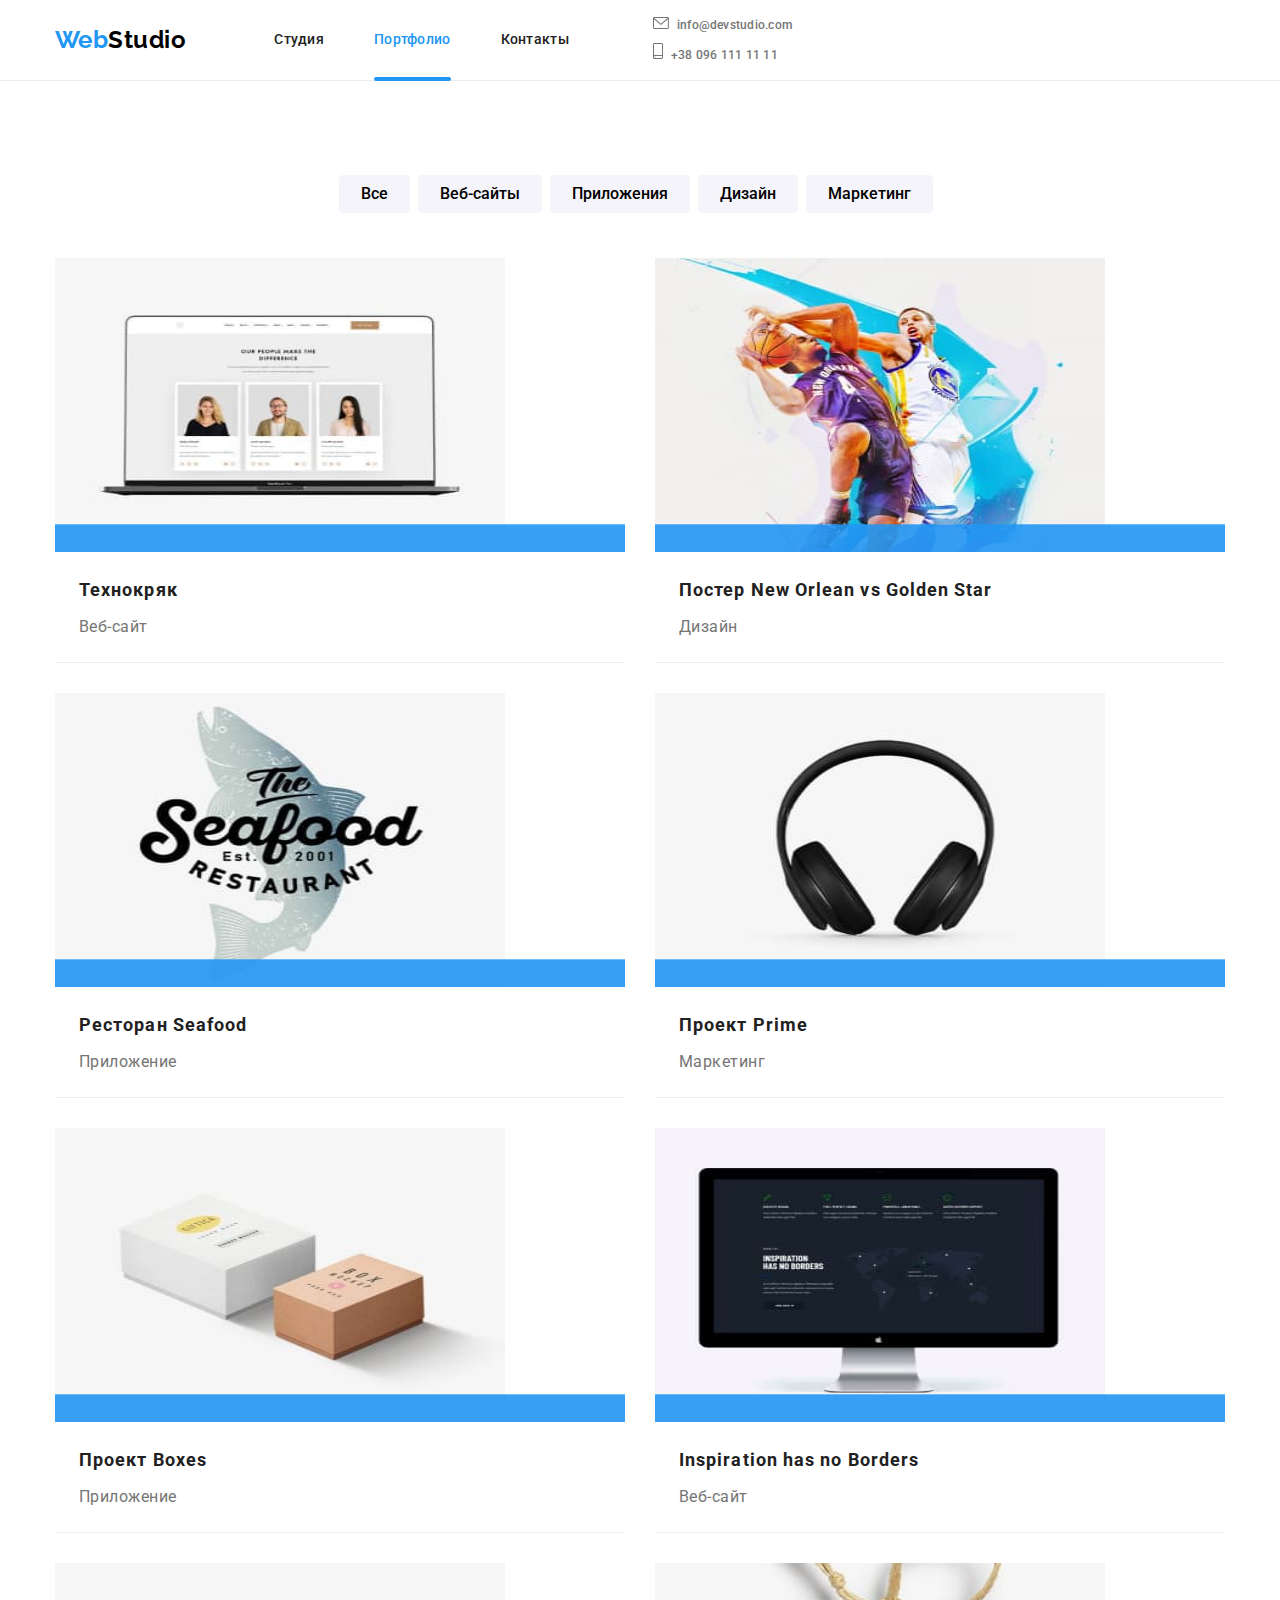
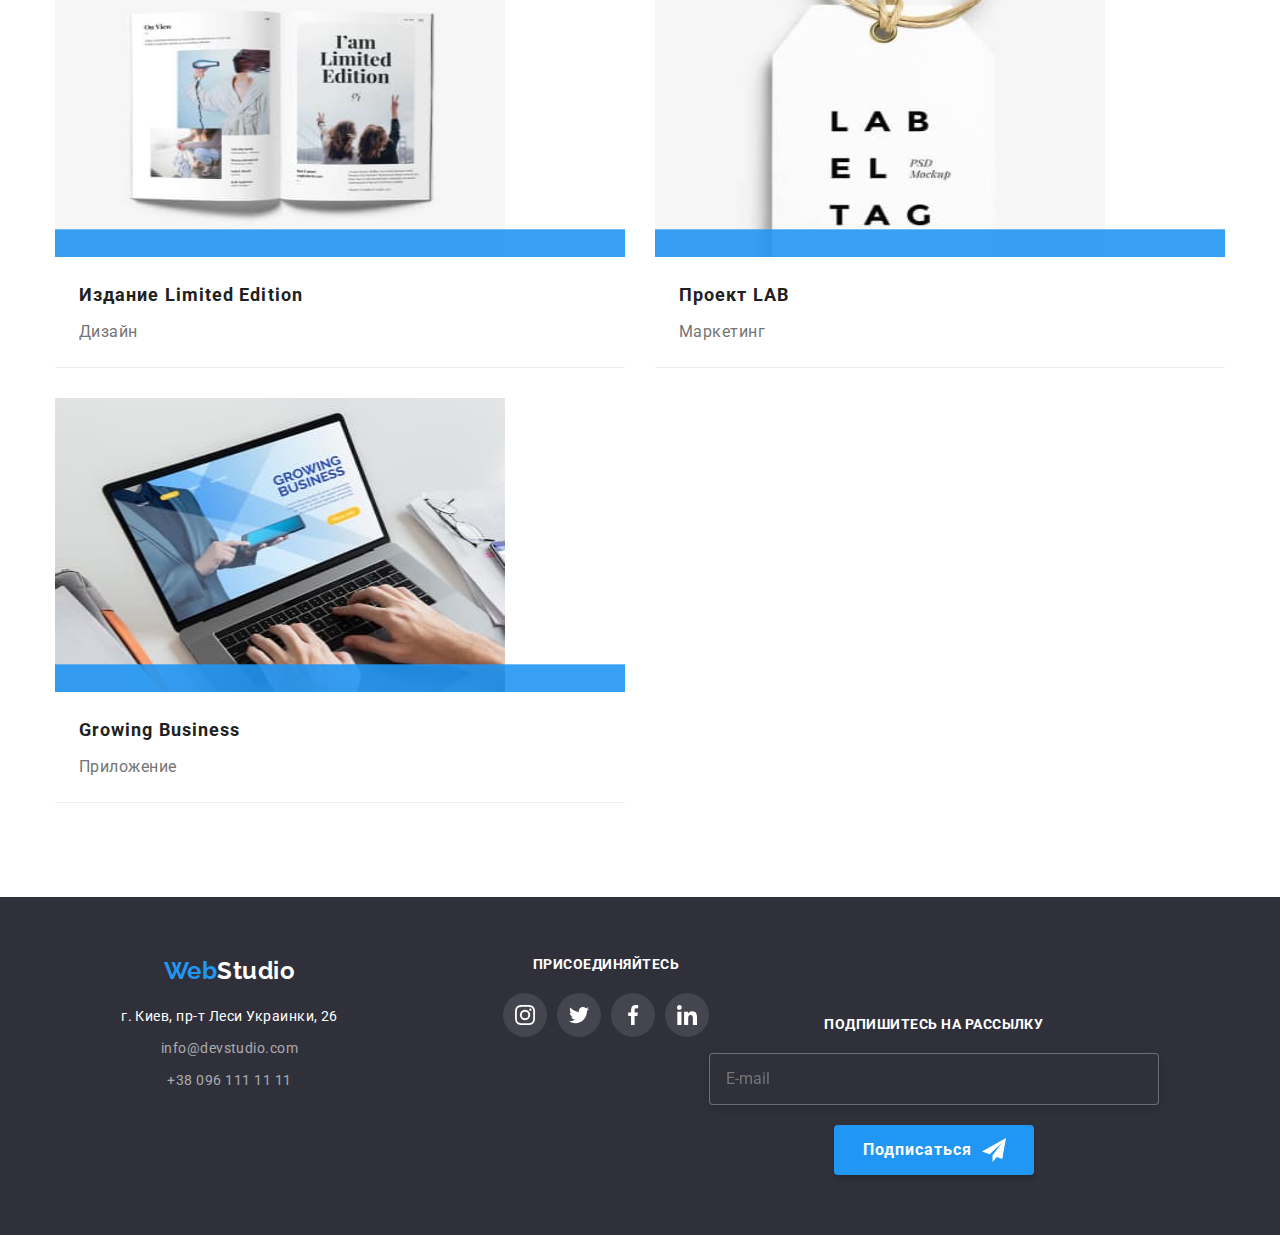
==== portfolio.html @ 637914b9 "Tablet mode refactored" ====
<!DOCTYPE html>
<html lang="ru">
  <head>
    <meta charset="UTF-8" />
    <meta http-equiv="X-UA-Compatible" content="IE=edge" />
    <meta name="viewport" content="width=device-width, initial-scale=1.0" />
    <title>Портфолио</title>
    <link rel="preconnect" href="https://fonts.googleapis.com" />
    <link rel="preconnect" href="https://fonts.gstatic.com" crossorigin />
    <link
      href="https://fonts.googleapis.com/css2?family=Raleway:wght@700&family=Roboto:wght@400;500;700;900&display=swap"
      rel="stylesheet"
    />
    <link
      rel="stylesheet"
      href="https://cdnjs.cloudflare.com/ajax/libs/modern-normalize/1.1.0/modern-normalize.min.css"
    />
    <link rel="stylesheet" href="css/main.min.css" />
  </head>
  <body>
    <!--Header-->
    <header class="page-header">
      <div class="container page-header--display">
        <a href="./index.html" class="page-header__logo"
          ><span class="page-header__logo--secondary">Web</span>Studio</a
        >
        <button class="page-header__menu" type="button" data-menu-button>
          <svg width="40" height="40" aria-label="Меню">
            <use
              class="page-header__icon"
              href="./images/icons.svg#icon-menu"
            ></use>
            <use
              class="page-header__icon--close"
              href="./images/icons.svg#icon-close"
            ></use>
          </svg>
        </button>
        <div class="menu" data-menu>
          <!-- Header -  Navigation -->
          <nav class="navigation">
            <ul class="navigation__list">
              <li class="navigation__item">
                <a class="navigation__link" href="./index.html">Студия</a>
              </li>
              <li class="navigation__item navigation__item--current">
                <a class="navigation__link" href="./portfolio.html"
                  >Портфолио</a
                >
              </li>
              <li class="navigation__item">
                <a class="navigation__link" href="./">Контакты</a>
              </li>
            </ul>
          </nav>
          <!-- Header - Contacts -->
          <ul class="contacts">
            <li class="contacts__item">
              <a
                href="tel:380961111111"
                class="contacts__link conctacts__item--tel"
                ><svg class="contacts__icon" width="10" height="16">
                  <use href="./images/icons.svg#icon-smartphone"></use></svg
                >+38 096 111 11 11</a
              >
            </li>
            <li class="contacts__item">
              <a
                href="mailto:info@devstudio.com"
                class="contacts__link contacts__item--email"
                ><svg class="contacts__icon" width="16" height="12">
                  <use href="./images/icons.svg#icon-envelope-hover"></use></svg
                >info@devstudio.com</a
              >
            </li>
          </ul>
          <!-- Header - Social links -->
          <ul class="header-social">
            <li class="header-social__item">
              <a class="header-social__link" href="">Instagram</a>
            </li>
            <li class="header-social__item">
              <a class="header-social__link" href="">Twitter</a>
            </li>
            <li class="header-social__item">
              <a class="header-social__link" href="">Facebook</a>
            </li>
            <li class="header-social__item">
              <a class="header-social__link" href="">LinkedIn</a>
            </li>
          </ul>
        </div>
      </div>
    </header>
    <!-- Portfolio - Main -->
    <main>
      <section class="projects">
        <div class="container">
          <h1 class="projects__title">Проекты</h1>
          <!-- Portfolio - Categories -->
          <ul class="categories">
            <li class="categories__item">
              <button type="button" class="categories__btn">Все</button>
            </li>
            <li class="categories__item">
              <button type="button" class="categories__btn">Веб-сайты</button>
            </li>
            <li class="categories__item">
              <button type="button" class="categories__btn">Приложения</button>
            </li>
            <li class="categories__item">
              <button type="button" class="categories__btn">Дизайн</button>
            </li>
            <li class="categories__item">
              <button type="button" class="categories__btn">Маркетинг</button>
            </li>
          </ul>
          <!-- Portfolio - Projects -->
          <ul class="projects__list">
            <li class="projects__item">
              <a class="projects__link" href="">
                <div class="projects__wrapper">
                  <img
                    class="projects__img"
                    src="./images/portfolio/img(6).jpg"
                    alt="Технокряк"
                  />
                  <p class="projects__slidetext">
                    Ресурс предлагает комплексные предложения с разным уровнем
                    функционала и сервисов. Все это позволит посетителю получить
                    исчерпывающие сведения о компании или частном лице.
                  </p>
                </div>
                <h2 class="projects__subtitle">Технокряк</h2>
                <p class="projects__text">Веб-сайт</p></a
              >
            </li>
            <li class="projects__item">
              <a class="projects__link" href="">
                <div class="projects__wrapper">
                  <img
                    class="projects__img"
                    src="./images/portfolio/img(7).jpg"
                    alt="Постер New Orlean vs Golden Star"
                  />
                  <p class="projects__slidetext">
                    Ресурс предлагает комплексные предложения с разным уровнем
                    функционала и сервисов. Все это позволит посетителю получить
                    исчерпывающие сведения о компании или частном лице.
                  </p>
                </div>
                <h2 class="projects__subtitle">
                  Постер New Orlean vs Golden Star
                </h2>
                <p class="projects__text">Дизайн</p></a
              >
            </li>
            <li class="projects__item">
              <a class="projects__link" href="">
                <div class="projects__wrapper">
                  <img
                    class="projects__img"
                    src="./images/portfolio/img(8).jpg"
                    alt="Ресторан Seafood"
                  />
                  <p class="projects__slidetext">
                    Ресурс предлагает комплексные предложения с разным уровнем
                    функционала и сервисов. Все это позволит посетителю получить
                    исчерпывающие сведения о компании или частном лице.
                  </p>
                </div>
                <h2 class="projects__subtitle">Ресторан Seafood</h2>
                <p class="projects__text">Приложение</p></a
              >
            </li>
            <li class="projects__item">
              <a class="projects__link" href="">
                <div class="projects__wrapper">
                  <img
                    class="projects__img"
                    src="./images/portfolio/img(9).jpg"
                    alt="Проект Prime"
                  />
                  <p class="projects__slidetext">
                    Ресурс предлагает комплексные предложения с разным уровнем
                    функционала и сервисов. Все это позволит посетителю получить
                    исчерпывающие сведения о компании или частном лице.
                  </p>
                </div>
                <h2 class="projects__subtitle">Проект Prime</h2>
                <p class="projects__text">Маркетинг</p></a
              >
            </li>
            <li class="projects__item">
              <a class="projects__link" href="">
                <div class="projects__wrapper">
                  <img
                    class="projects__img"
                    src="./images/portfolio/img(10).jpg"
                    alt="Проект Boxes"
                  />
                  <p class="projects__slidetext">
                    Ресурс предлагает комплексные предложения с разным уровнем
                    функционала и сервисов. Все это позволит посетителю получить
                    исчерпывающие сведения о компании или частном лице.
                  </p>
                </div>
                <h2 class="projects__subtitle">Проект Boxes</h2>
                <p class="projects__text">Приложение</p></a
              >
            </li>
            <li class="projects__item">
              <a class="projects__link" href=""
                ><div class="projects__wrapper">
                  <img
                    class="projects__img"
                    src="./images/portfolio/img(11).jpg"
                    alt="Inspiration has no Borders"
                  />
                  <p class="projects__slidetext">
                    Ресурс предлагает комплексные предложения с разным уровнем
                    функционала и сервисов. Все это позволит посетителю получить
                    исчерпывающие сведения о компании или частном лице.
                  </p>
                </div>
                <h2 class="projects__subtitle">Inspiration has no Borders</h2>
                <p class="projects__text">Веб-сайт</p></a
              >
            </li>
            <li class="projects__item">
              <a class="projects__link" href="">
                <div class="projects__wrapper">
                  <img
                    class="projects__img"
                    src="./images/portfolio/img(12).jpg"
                    alt="Издание Limited Edition"
                  />
                  <p class="projects__slidetext">
                    Ресурс предлагает комплексные предложения с разным уровнем
                    функционала и сервисов. Все это позволит посетителю получить
                    исчерпывающие сведения о компании или частном лице.
                  </p>
                </div>
                <h2 class="projects__subtitle">Издание Limited Edition</h2>
                <p class="projects__text">Дизайн</p></a
              >
            </li>
            <li class="projects__item">
              <a class="projects__link" href="">
                <div class="projects__wrapper">
                  <img
                    class="projects__img"
                    src="./images/portfolio/img(13).jpg"
                    alt="Проект LAB"
                  />
                  <p class="projects__slidetext">
                    Ресурс предлагает комплексные предложения с разным уровнем
                    функционала и сервисов. Все это позволит посетителю получить
                    исчерпывающие сведения о компании или частном лице.
                  </p>
                </div>
                <h2 class="projects__subtitle">Проект LAB</h2>
                <p class="projects__text">Маркетинг</p></a
              >
            </li>
            <li class="projects__item">
              <a class="projects__link" href="">
                <div class="projects__wrapper">
                  <img
                    class="projects__img"
                    src="./images/portfolio/img(14).jpg"
                    alt="Приложение"
                  />
                  <p class="projects__slidetext">
                    Ресурс предлагает комплексные предложения с разным уровнем
                    функционала и сервисов. Все это позволит посетителю получить
                    исчерпывающие сведения о компании или частном лице.
                  </p>
                </div>
                <h2 class="projects__subtitle">Growing Business</h2>
                <p class="projects__text">Приложение</p></a
              >
            </li>
          </ul>
        </div>
      </section>
    </main>
    <!--Footer-->
    <footer class="page-footer">
      <div class="container container--tablet">
        <section class="page-footer--display">
          <a href="./index.html" class="page-footer__logo"
            ><span class="page-footer__logo--secondary">Web</span>Studio</a
          >
          <!-- Footer - Address -->
          <address class="address">
            <p class="address__text">г. Киев, пр-т Леси Украинки, 26</p>
            <ul class="address__list">
              <li class="address__item">
                <a href="mailto:info@devstudio.com" class="address__link"
                  >info@devstudio.com</a
                >
              </li>
              <li class="address__item">
                <a href="tel:380961111111" class="address__link"
                  >+38 096 111 11 11</a
                >
              </li>
            </ul>
          </address>
        </section>
        <!-- Footer - Join -->
        <section class="join">
          <h3 class="join__title">Присоединяйтесь</h3>
          <ul class="join__list">
            <li class="join__item">
              <a href="https://www.youtube.com/watch?v=dQw4w9WgXcQ">
                <svg class="join__icon" width="44" height="44">
                  <use
                    href="./images/icons.svg#icon-instagram-2"
                    width="20"
                    height="20"
                  ></use></svg
              ></a>
            </li>
            <li class="join__item">
              <a href="https://www.youtube.com/watch?v=dQw4w9WgXcQ">
                <svg class="join__icon" width="44" height="44">
                  <use
                    href="./images/icons.svg#icon-twitter-1"
                    width="20"
                    height="20"
                  ></use></svg
              ></a>
            </li>
            <li class="join__item">
              <a href="https://www.youtube.com/watch?v=dQw4w9WgXcQ">
                <svg class="join__icon" width="44" height="44">
                  <use
                    href="./images/icons.svg#icon-facebook-1"
                    width="20"
                    height="20"
                  ></use></svg
              ></a>
            </li>
            <li class="join__item">
              <a href="https://www.youtube.com/watch?v=dQw4w9WgXcQ">
                <svg class="join__icon" width="44" height="44">
                  <use
                    href="./images/icons.svg#icon-linkedin-1"
                    width="20"
                    height="20"
                  ></use></svg
              ></a>
            </li>
          </ul>
        </section>
        <!-- Footer - Subscription -->
        <section class="subscription">
          <form class="subscription__form">
            <label class="subscription__title">Подпишитесь на рассылку</label>
            <div class="subscription__wrapper">
              <input
                class="subscription__input"
                type="email"
                name="email"
                id="email"
                placeholder="E-mail"
              />
              <button class="subscription__btn" type="submit">
                Подписаться<svg
                  class="subscription__icon"
                  width="24"
                  height="24"
                >
                  <use href="./images/icons.svg#icon-send"></use>
                </svg>
              </button>
            </div>
          </form>
        </section>
      </div>
    </footer>
    <script src="./js/menu.js"></script>
  </body>
</html>
---- css/main.min.css ----
body{font-family:"Roboto",sans-serif;color:#212121;background-color:#fff;letter-spacing:0.03em}body.modal-open,body.menu-open{overflow:hidden}h1{margin:0;padding:0}h2{margin:0;padding:0}h3{margin:0;padding:0}p{margin:0;padding:0}ul{margin:0;padding:0}button{cursor:pointer}.container{margin-left:auto;margin-right:auto;padding-left:15px;padding-right:15px}@media screen and (min-width: 480px){.container{width:480px}}@media screen and (min-width: 768px){.container{width:768px}}@media screen and (min-width: 1200px){.container{width:1200px}}.page-header{position:relative;border-bottom:1px solid #ececec;padding:10px 0px}.page-header--display{display:flex;align-items:center}@media screen and (min-width: 768px){.page-header{padding:0}}.page-header__logo{color:#000;text-decoration:none;font-family:"Raleway",sans-serif;font-weight:700;font-size:24px;line-height:1.17}.page-header__logo--secondary{color:#2196f3}.page-header__menu{background-color:transparent;border:none;padding:0;margin-left:auto;z-index:1000}.page-header__menu.is-open .page-header__icon--close{display:block}.page-header__menu.is-open .page-header__icon{display:none}@media screen and (min-width: 768px){.page-header__menu{display:none}}.page-header__menu.is-open{display:block}.page-header__menu.is-open+.menu{display:block;position:absolute;top:0%;left:0;width:100%;height:100vh}@media screen and (max-height: 750px){.page-header__menu.is-open+.menu{display:flex;flex-direction:column;justify-content:space-around}}.page-header__icon--close{display:none}.menu{z-index:999;padding:48px 40px;background-color:#fff;overflow-y:scroll}@media screen and (max-width: 767px){.menu{display:none}}@media screen and (min-width: 768px){.menu{display:flex;margin-left:88px;padding:0;overflow-y:visible}}@media screen and (min-width: 768px){.navigation{margin-right:84px;display:flex;justify-content:center;align-items:center}}.navigation__list{font-weight:500;font-size:40px;line-height:1.175;letter-spacing:0.02em;list-style:none}@media screen and (min-width: 768px){.navigation__list{display:flex}}.navigation__item{position:relative}.navigation__item:not(:last-child){margin-bottom:30px}@media screen and (min-width: 768px){.navigation__item:not(:last-child){margin-right:50px;margin-bottom:0px}.navigation__item--current{color:#2196f3}.navigation__item--current::after{content:'';display:inline-block;background:#2196f3;border-radius:2px;position:absolute;left:0;height:4px;width:100%;bottom:-1px}}.navigation__link{color:inherit;text-decoration:none;display:block;transition-property:color;transition-duration:250ms;transition-timing-function:cubic-bezier(0.4, 0, 0.2, 1)}.navigation__link:hover,.navigation__link:focus{color:#2196f3}@media screen and (min-width: 768px){.navigation__link{font-weight:500;font-size:14px;line-height:1.14;letter-spacing:0.02em;padding:32px 0}}.contacts{font-weight:500;font-size:14px;line-height:1.14;letter-spacing:0.02em;list-style:none;margin-top:302px}@media screen and (max-height: 750px), (min-width: 768px){.contacts{margin-top:0px}}@media screen and (min-width: 768px){.contacts{display:flex;flex-direction:column-reverse;justify-content:center}}.contacts__item:first-child{margin-bottom:30px}@media screen and (min-width: 768px){.contacts__item:first-child{margin-bottom:0px;margin-top:10px}}.contacts__link{text-decoration:none;transition-property:color;transition-duration:250ms;transition-timing-function:cubic-bezier(0.4, 0, 0.2, 1)}.contacts__link:hover,.contacts__link:focus{color:#2196f3}.contacts__link.conctacts__item--tel{font-weight:500;font-size:34px;line-height:1.176;letter-spacing:0.02em;color:#2196f3}.contacts__link.contacts__item--email{font-weight:500;font-size:24px;line-height:1.166;letter-spacing:0.02em;color:#757575}@media screen and (min-width: 768px){.contacts__link.conctacts__item--tel,.contacts__link.contacts__item--email{font-weight:500;font-size:12px;line-height:1.17;letter-spacing:0.02em;color:#757575}}.contacts__icon{margin-right:8px;fill:currentColor}@media screen and (max-width: 767px){.contacts__icon{display:none}}.header-social{margin-top:64px;list-style:none;display:flex;flex-wrap:wrap}@media screen and (min-width: 768px){.header-social{display:none}}@media screen and (max-height: 750px){.header-social{margin-top:0px}}.header-social__item{padding-right:10px}.header-social__item:not(:first-child){padding-left:10px}.header-social__item:not(:last-child){border-right:1px solid rgba(33,33,33,0.2)}.header-social__link{font-weight:500;font-size:18px;line-height:1.22;letter-spacing:0.02em;text-decoration:none;color:#2196f3}.hero{background-color:#2f303a;background-image:linear-gradient(rgba(47,48,58,0.4), rgba(47,48,58,0.4)),url(../images/background-hero.jpg);background-repeat:no-repeat;background-position:center;background-size:cover;text-align:center}.hero--wrapper{padding:118px 60px}@media screen and (min-width: 768px){.hero--wrapper{padding:118px 204px}}.hero__title{color:#fff;font-weight:900;text-align:center;letter-spacing:0.06em;text-transform:uppercase;margin-bottom:30px;font-size:26px;line-height:1.62}.hero__btn{color:#fff;background-color:#2196f3;border:none;font-weight:700;font-size:16px;line-height:1.87;text-align:center;letter-spacing:0.06em;border-radius:4px;min-width:200px;padding:10px 32px;transition:background-color 250ms cubic-bezier(0.4, 0, 0.2, 1)}.hero__btn:hover,.hero__btn:focus{background-color:#188ce8}.features{padding-top:60px;padding-bottom:60px}@media screen and (min-width: 1200px){.features{padding-top:94px;padding-bottom:94px}}.features__title{clip:rect(1px, 1px, 1px, 1px);clip-path:inset(50%);height:1px;width:1px;margin:-1px;overflow:hidden;padding:0;position:absolute}.features__list{list-style:none;margin-left:auto;margin-right:auto}@media screen and (min-width: 768px){.features__list{display:flex;flex-wrap:wrap;justify-content:space-between;gap:30px}}@media screen and (max-width: 767px){.features__item:not(:first-child){margin-top:30px}}@media screen and (min-width: 768px){.features__item{width:calc((100% - 30px) / 2)}}.features__icon--wrapper{width:100%;height:120px;background-color:#f5f4fa;display:flex;align-items:center;justify-content:center}.features__icon{background-color:#f5f4fa;border-radius:4px;width:70px;height:70px}.features__subtitle{font-weight:700;font-size:14px;line-height:1.14;text-transform:uppercase;margin-top:30px;margin-bottom:10px;text-align:center}.features__text{color:#757575;font-size:14px;line-height:1.71;text-align:left}.work{display:none}@media screen and (min-width: 1200px){.work{display:block;padding-top:0px;padding-bottom:94px}}.work__title{font-weight:700;font-size:36px;line-height:1.17;text-align:center;margin-bottom:50px}.work__list{display:flex;justify-content:space-between}.work__item{list-style:none;display:inline-block;position:relative}.work__img{display:block}.work__text{position:absolute;bottom:0;padding:27px 0px;width:100%;background-color:rgba(47,48,58,0.8);font-weight:700;font-size:14px;line-height:1.14;text-align:center;text-transform:uppercase;color:#fff}.team{background:#f5f4fa;padding-top:60px;padding-bottom:60px}@media screen and (min-width: 1200px){.team{padding-top:94px;padding-bottom:94px}}.team__title{font-weight:700;text-align:center;font-size:28px;line-height:1.18;margin-bottom:30px}.team__list{list-style:none}@media screen and (min-width: 768px){.team__list{display:flex;flex-wrap:wrap;justify-content:space-between;gap:30px}}.team__item{background-color:#fff;box-shadow:0px 1px 3px rgba(0,0,0,0.12),0px 1px 1px rgba(0,0,0,0.14),0px 2px 1px rgba(0,0,0,0.2);border-radius:0px 0px 4px 4px;padding-bottom:24px}@media screen and (max-width: 767px){.team__item{margin-bottom:30px}.team__item:last-child{margin-bottom:0px}}@media screen and (min-width: 768px){.team__item{width:calc((100% - 30px) / 2)}.team__item:not(:nth-child(n+1)){margin-bottom:0px}}.team__img{display:block;width:calc(100vw - 30px);max-width:450px;height:auto}@media screen and (min-width: 768px){.team__img{width:100%}}.team__subtitle{font-weight:500;font-size:16px;line-height:1.19;text-align:center;margin-top:30px;margin-bottom:10px}.team__text{color:#757575;font-size:16px;line-height:1.19;text-align:center}.social{display:flex;list-style:none;justify-content:center;margin-top:16px}.social__item{width:44px;height:44px;border-radius:50%;transition-property:background-color;transition-duration:250ms;transition-timing-function:cubic-bezier(0.4, 0, 0.2, 1)}.social__item:not(:first-child){margin-left:10px}.social__item:hover{background-color:#2196f3}.social__icon{fill:#afb1b8;padding:12px;transition-property:fill;transition-duration:250ms;transition-timing-function:cubic-bezier(0.4, 0, 0.2, 1)}.social__icon:hover,.social__icon:focus{fill:#fff}.customers{padding-top:60px;padding-bottom:60px}@media screen and (min-width: 1200px){.customers{padding-top:94px;padding-bottom:94px}}.customers__title{font-weight:700;text-align:center;font-size:28px;line-height:1.18;margin-bottom:30px}.customers__list{display:flex;flex-wrap:wrap;list-style:none;gap:30px}.customers__item{display:inline-block;width:calc((100% - 30px) / 2);border:1px solid #afb1b8;border-radius:4px;transition-property:border-color;transition-duration:250ms;transition-timing-function:cubic-bezier(0.4, 0, 0.2, 1)}.customers__item:hover{border-color:#2196f3}.customers__item:hover .customers__icon{fill:#2196f3}@media screen and (min-width: 768px){.customers__item{width:calc((100% - 30px * 2) / 3)}}.customers__item a{display:flex;align-items:center;justify-content:center;padding:15px 0px}.customers__icon{fill:#afb1b8;transition-property:fill;transition-duration:250ms;transition-timing-function:cubic-bezier(0.4, 0, 0.2, 1);width:106px;height:60px}.backdrop{position:fixed;top:0;left:0;width:100%;height:100%;background-color:rgba(0,0,0,0.2);transition-property:opacity;transition-duration:250ms;transition-timing-function:cubic-bezier(0.4, 0, 0.2, 1);overflow-y:scroll;z-index:10000}.backdrop.is-hidden{visibility:hidden;opacity:0;pointer-events:none}.backdrop.is-hidden .modal{visibility:hidden;opacity:0;transform:translate(-50%, -50%) scale(0.9)}.modal{position:absolute;width:calc(100% - 30px);max-width:450px;top:50%;left:50%;transform:translate(-50%, -50%) scale(1);padding:40px;background-color:#fff;box-shadow:0px 1px 3px rgba(0,0,0,0.12),0px 1px 1px rgba(0,0,0,0.14),0px 2px 1px rgba(0,0,0,0.2);border-radius:4px;transition-property:opacity visibility transform;transition-duration:250ms;transition-timing-function:cubic-bezier(0.4, 0, 0.2, 1)}@media screen and (max-height: 625px){.modal{top:0%;transform:translate(-50%, 0) scale(1)}}.modal__btn{width:30px;height:30px;border-radius:50%;background:#fff;border:1px solid rgba(0,0,0,0.1);display:flex;justify-content:center;align-items:center;position:absolute;top:8px;right:8px}.modal__btn:hover .modal__icon{fill:#2196f3}.modal__icon{transition:fill 250ms cubic-bezier(0.4, 0, 0.2, 1)}.modal__title{font-weight:700;font-size:20px;line-height:1.15;text-align:center;color:#212121;margin-bottom:30px}.fieldset{display:flex;flex-direction:column;margin:0px;padding:0px;border:none}.fieldset__label{font-size:12px;line-height:1.17;letter-spacing:0.01em;color:#757575;position:absolute;bottom:calc(100% + 4px);left:0;transition:color 250ms cubic-bezier(0.4, 0, 0.2, 1)}.fieldset__wrapper{position:relative;display:flex;margin-bottom:28px}.fieldset__wrapper:last-child{margin-bottom:20px}.fieldset__input{border:1px solid rgba(33,33,33,0.2);border-radius:4px;min-height:40px;width:100%;padding-left:42px;transition:border-color 250ms cubic-bezier(0.4, 0, 0.2, 1)}.fieldset__input:focus-visible{border:1px solid #2196f3;outline:transparent}.fieldset__input:focus-visible+.fieldset__icon{fill:#2196f3}.fieldset__input:focus-visible ~ .fieldset__label{color:#2196f3}.fieldset__icon{position:absolute;top:11px;left:12px;transition:fill 250ms cubic-bezier(0.4, 0, 0.2, 1)}.fieldset__comment{padding:12px 16px;resize:none;border:1px solid rgba(33,33,33,0.2);border-radius:4px;width:100%;font-style:normal;font-size:14px;line-height:1.14;letter-spacing:0.01em;transition:border-color 250ms cubic-bezier(0.4, 0, 0.2, 1)}.fieldset__comment:focus-visible{border:1px solid #2196f3;outline:transparent}.fieldset__comment:focus-visible ~ .fieldset__label{color:#2196f3}.fieldset__send{background:#2196f3;box-shadow:0px 4px 4px rgba(0,0,0,0.15);border-radius:4px;border-color:transparent;padding:10px 55px 10px 56px;font-weight:700;font-size:16px;line-height:1.88;display:flex;margin-left:auto;margin-right:auto;margin-top:30px;letter-spacing:0.06em;color:#fff;transition:background-color 250ms cubic-bezier(0.4, 0, 0.2, 1)}.fieldset__send:hover{background:#188ce8}.checkbox{display:flex}.checkbox__input{-webkit-appearance:none;-moz-appearance:none;appearance:none}.checkbox__input:checked+.checkbox__label .checkbox__icon{border:none;fill:#2196f3}.checkbox__label{display:flex;align-items:center;font-weight:400;font-size:12px;line-height:1.17;letter-spacing:0.03em;color:#757575}.checkbox__icon{border:2px solid #212121;border-radius:4px;fill:transparent;margin-right:8px}.checkbox__terms{color:#2196f3}.checkbox__terms:visited{color:#2196f3}.page-footer{color:#fff;background-color:#2f303a;padding:60px 0px}@media screen and (min-width: 768px){.container--tablet{display:flex;flex-wrap:wrap;justify-content:center;align-items:flex-start}}.page-footer--display{display:flex;flex-direction:column;justify-items:center;align-items:center;flex-wrap:wrap}.page-footer__logo{color:inherit;text-decoration:none;font-family:'Raleway';font-style:normal;font-weight:700;margin-bottom:20px;display:block;font-size:24px;line-height:1.17}.page-footer__logo:visited{color:inherit}.page-footer__logo--secondary{color:#2196f3}.address{font-style:normal;font-size:14px;line-height:1.71}.address__text{margin-bottom:8px}.address__list{list-style:none;text-align:center}.address__item:not(:last-child){margin-bottom:8px}.address__link{color:rgba(255,255,255,0.6);text-decoration:none;transition-property:color;transition-duration:250ms;transition-timing-function:cubic-bezier(0.4, 0, 0.2, 1)}.address__link:hover,.address__link:focus{color:#2196f3;text-decoration:none}.join{display:flex;flex-direction:column;align-items:center;margin:60px 0px}@media screen and (min-width: 768px){.join{margin:0px 0px 0px 165px}}.join__title{font-weight:700;font-size:14px;line-height:1.14;text-transform:uppercase;margin-bottom:20px}.join__list{display:flex;list-style:none}.join__item{width:44px;height:44px;background-color:rgba(255,255,255,0.1);border-radius:50%;transition-property:background-color;transition-duration:250ms;transition-timing-function:cubic-bezier(0.4, 0, 0.2, 1)}.join__item:not(:first-child){margin-left:10px}.join__item:hover{background-color:#2196f3}.join__icon{fill:#fff;padding:12px}.subscription{display:flex;flex-direction:column;align-items:center}@media screen and (min-width: 768px){.subscription{margin-top:60px}}.subscription__title{display:block;font-size:14px;font-weight:700;line-height:1.14;text-transform:uppercase;margin-bottom:20px;text-align:center}.subscription__wrapper{display:flex;flex-direction:column;align-items:center;width:100%}.subscription__input{border:1px solid rgba(255,255,255,0.3);filter:drop-shadow(0px 4px 4px rgba(0,0,0,0.15));border-radius:4px;background-color:#2f303a;padding:15px 0px 15px 16px;width:calc(100vw - 30px);max-width:450px;margin-bottom:20px;line-height:1.25}.subscription__btn{background-color:#2196f3;box-shadow:0px 4px 4px rgba(0,0,0,0.15);border-width:0px;border-radius:4px;border-color:transparent;font-weight:700;font-size:16px;line-height:1.88;display:flex;align-items:center;text-align:center;letter-spacing:0.06em;color:#fff;padding:10px 28px 10px 29px}.subscription__icon{margin-left:10px}.projects{padding-top:60px;padding-bottom:60px}@media screen and (min-width: 1200px){.projects{padding-top:94px;padding-bottom:94px}}.projects__title{clip:rect(1px, 1px, 1px, 1px);clip-path:inset(50%);height:1px;width:1px;margin:-1px;overflow:hidden;padding:0;position:absolute}.categories{list-style:none;display:flex;flex-wrap:wrap;justify-content:flex-start;margin-bottom:40px}@media screen and (min-width: 768px){.categories{justify-content:center;margin-bottom:30px}}.categories__item{margin-bottom:15px;margin-right:8px}.categories__btn{background-color:#f5f4fa;border:none;font-weight:500;font-size:16px;line-height:1.62;text-align:center;padding:6px 22px;border-radius:4px;transition-property:color, background-color, box-shadow;transition-duration:250ms;transition-timing-function:cubic-bezier(0.4, 0, 0.2, 1)}.categories__btn:hover,.categories__btn:focus{color:#fff;background-color:#2196f3;box-shadow:0px 3px 1px rgba(0,0,0,0.1),0px 1px 2px rgba(0,0,0,0.08),0px 2px 2px rgba(0,0,0,0.12)}.projects__list{list-style:none;display:flex;flex-wrap:wrap;gap:30px}.projects__item{border-bottom:1px solid #eeeeee;padding-bottom:20px;overflow:hidden;transition-property:box-shadow;transition-duration:250ms;transition-timing-function:cubic-bezier(0.4, 0, 0.2, 1)}.projects__item:hover{box-shadow:0px 1px 1px rgba(0,0,0,0.12),0px 4px 4px rgba(0,0,0,0.06),1px 4px 6px rgba(0,0,0,0.16)}.projects__item:hover .projects__slidetext{transform:translateY(0%)}@media screen and (min-width: 768px){.projects__item{width:calc((100% - 30px) / 2)}}.projects__link{text-decoration:none}.projects__link:visited{color:inherit}.projects__wrapper{position:relative;overflow:hidden}.projects__img{display:block;width:calc(100vw - 30px);max-width:450px;height:auto;max-height:294px}@media screen and (min-width: 768px){.projects__img{width:100%}}.projects__slidetext{position:absolute;top:0;left:0;padding:77px 24px;transform:translateY(100%);font-size:18px;line-height:1.56;color:#ffffff;background-color:rgba(33,150,243,0.9);transition-property:transform;transition-duration:250ms;transition-timing-function:cubic-bezier(0.4, 0, 0.2, 1)}.projects__subtitle{margin-top:20px;margin-bottom:4px;font-weight:700;font-size:18px;line-height:2;letter-spacing:0.06em}.projects__text{font-size:16px;line-height:1.88;color:#757575}.projects__text,.projects__subtitle{padding-left:24px;padding-right:24px}
/*# sourceMappingURL=main.min.css.map */
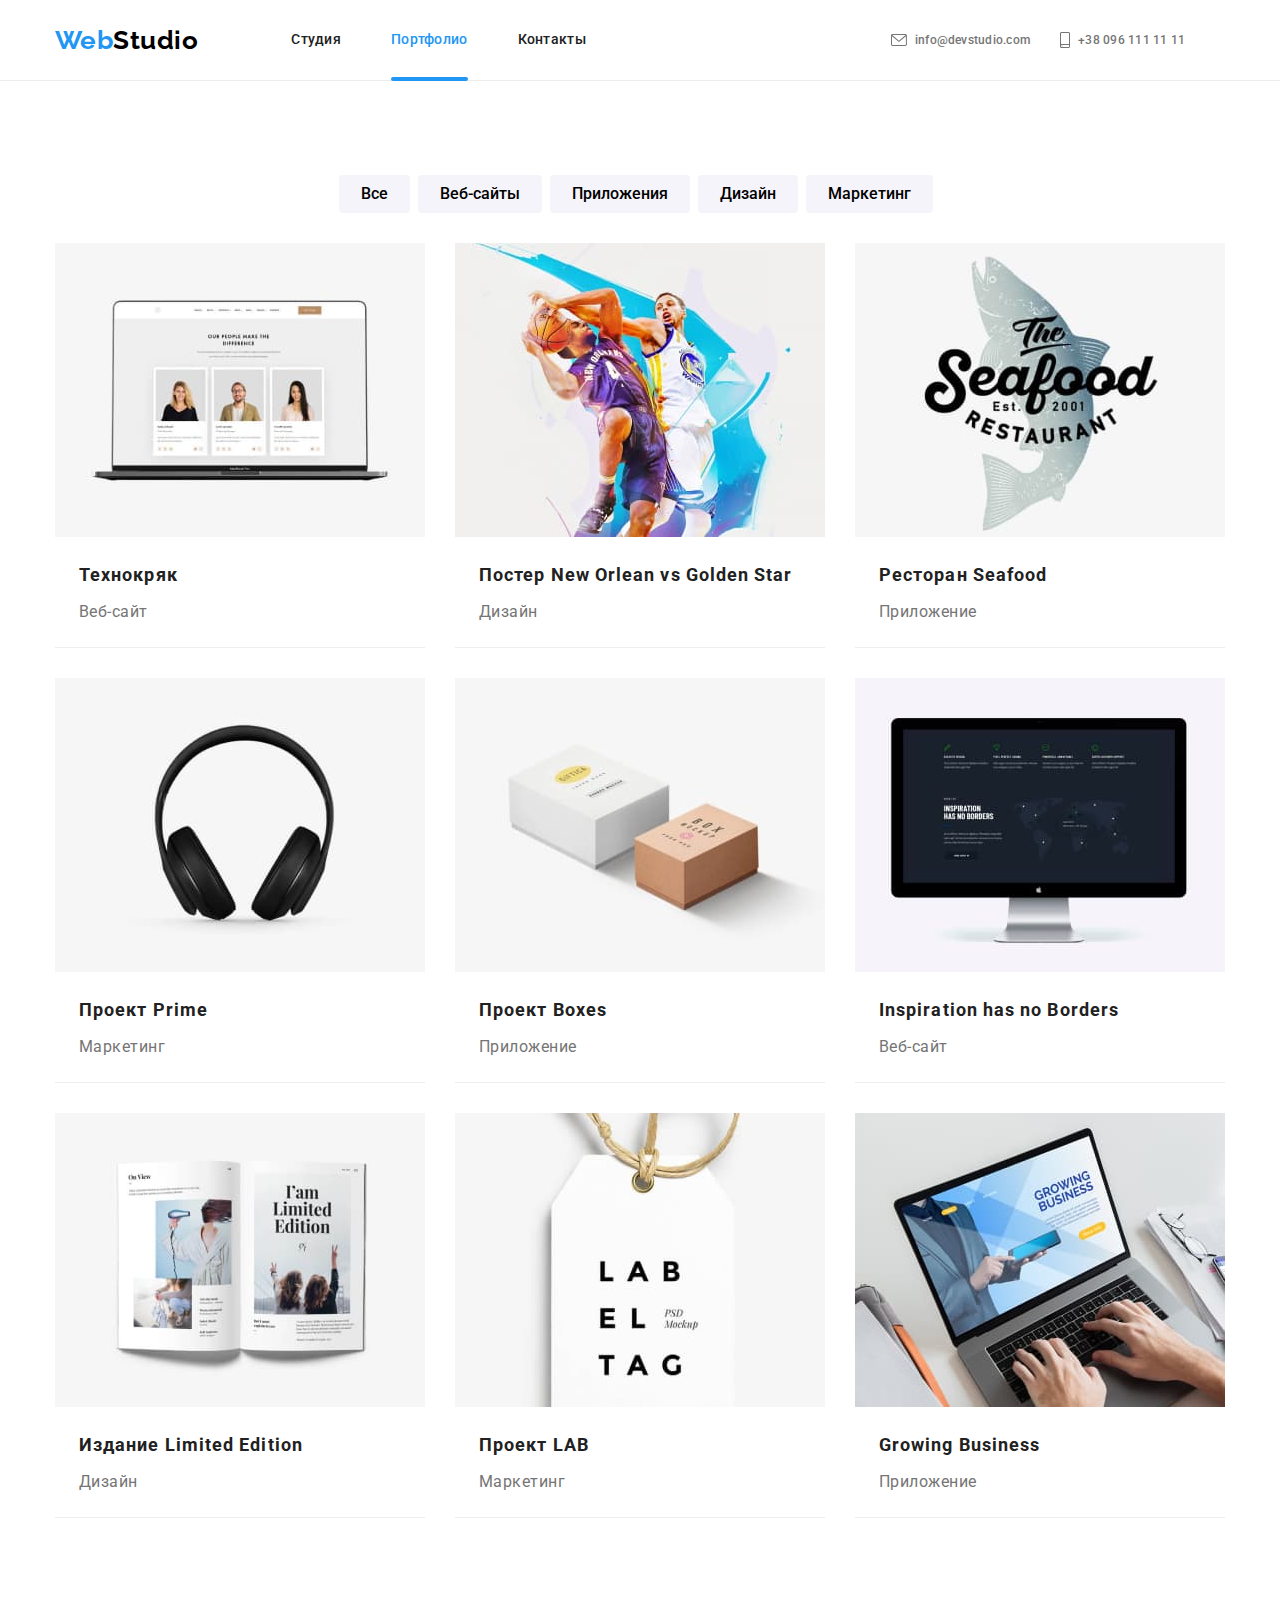
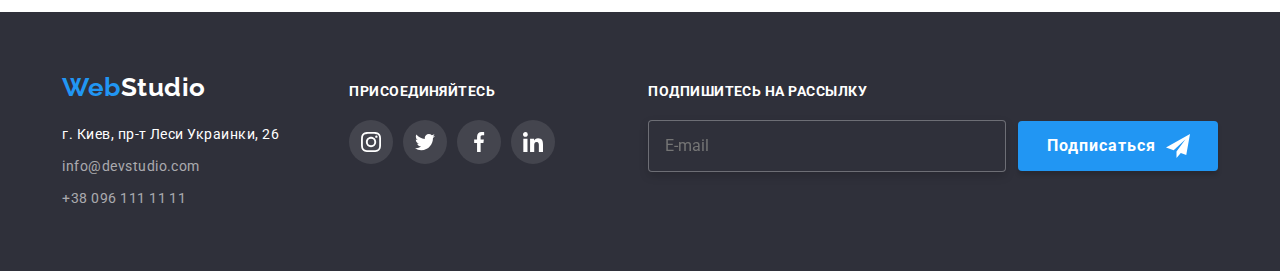
==== commit fad727b3: "Desktop layout refactored" ====
--- a/portfolio.html
+++ b/portfolio.html
@@ -287,7 +287,7 @@
     </main>
     <!--Footer-->
     <footer class="page-footer">
-      <div class="container container--tablet">
+      <div class="container container--tablet container--desktop">
         <section class="page-footer--display">
           <a href="./index.html" class="page-footer__logo"
             ><span class="page-footer__logo--secondary">Web</span>Studio</a
--- a/css/main.min.css
+++ b/css/main.min.css
@@ -1,2 +1,2 @@
-body{font-family:"Roboto",sans-serif;color:#212121;background-color:#fff;letter-spacing:0.03em}body.modal-open,body.menu-open{overflow:hidden}h1{margin:0;padding:0}h2{margin:0;padding:0}h3{margin:0;padding:0}p{margin:0;padding:0}ul{margin:0;padding:0}button{cursor:pointer}.container{margin-left:auto;margin-right:auto;padding-left:15px;padding-right:15px}@media screen and (min-width: 480px){.container{width:480px}}@media screen and (min-width: 768px){.container{width:768px}}@media screen and (min-width: 1200px){.container{width:1200px}}.page-header{position:relative;border-bottom:1px solid #ececec;padding:10px 0px}.page-header--display{display:flex;align-items:center}@media screen and (min-width: 768px){.page-header{padding:0}}.page-header__logo{color:#000;text-decoration:none;font-family:"Raleway",sans-serif;font-weight:700;font-size:24px;line-height:1.17}.page-header__logo--secondary{color:#2196f3}.page-header__menu{background-color:transparent;border:none;padding:0;margin-left:auto;z-index:1000}.page-header__menu.is-open .page-header__icon--close{display:block}.page-header__menu.is-open .page-header__icon{display:none}@media screen and (min-width: 768px){.page-header__menu{display:none}}.page-header__menu.is-open{display:block}.page-header__menu.is-open+.menu{display:block;position:absolute;top:0%;left:0;width:100%;height:100vh}@media screen and (max-height: 750px){.page-header__menu.is-open+.menu{display:flex;flex-direction:column;justify-content:space-around}}.page-header__icon--close{display:none}.menu{z-index:999;padding:48px 40px;background-color:#fff;overflow-y:scroll}@media screen and (max-width: 767px){.menu{display:none}}@media screen and (min-width: 768px){.menu{display:flex;margin-left:88px;padding:0;overflow-y:visible}}@media screen and (min-width: 768px){.navigation{margin-right:84px;display:flex;justify-content:center;align-items:center}}.navigation__list{font-weight:500;font-size:40px;line-height:1.175;letter-spacing:0.02em;list-style:none}@media screen and (min-width: 768px){.navigation__list{display:flex}}.navigation__item{position:relative}.navigation__item:not(:last-child){margin-bottom:30px}@media screen and (min-width: 768px){.navigation__item:not(:last-child){margin-right:50px;margin-bottom:0px}.navigation__item--current{color:#2196f3}.navigation__item--current::after{content:'';display:inline-block;background:#2196f3;border-radius:2px;position:absolute;left:0;height:4px;width:100%;bottom:-1px}}.navigation__link{color:inherit;text-decoration:none;display:block;transition-property:color;transition-duration:250ms;transition-timing-function:cubic-bezier(0.4, 0, 0.2, 1)}.navigation__link:hover,.navigation__link:focus{color:#2196f3}@media screen and (min-width: 768px){.navigation__link{font-weight:500;font-size:14px;line-height:1.14;letter-spacing:0.02em;padding:32px 0}}.contacts{font-weight:500;font-size:14px;line-height:1.14;letter-spacing:0.02em;list-style:none;margin-top:302px}@media screen and (max-height: 750px), (min-width: 768px){.contacts{margin-top:0px}}@media screen and (min-width: 768px){.contacts{display:flex;flex-direction:column-reverse;justify-content:center}}.contacts__item:first-child{margin-bottom:30px}@media screen and (min-width: 768px){.contacts__item:first-child{margin-bottom:0px;margin-top:10px}}.contacts__link{text-decoration:none;transition-property:color;transition-duration:250ms;transition-timing-function:cubic-bezier(0.4, 0, 0.2, 1)}.contacts__link:hover,.contacts__link:focus{color:#2196f3}.contacts__link.conctacts__item--tel{font-weight:500;font-size:34px;line-height:1.176;letter-spacing:0.02em;color:#2196f3}.contacts__link.contacts__item--email{font-weight:500;font-size:24px;line-height:1.166;letter-spacing:0.02em;color:#757575}@media screen and (min-width: 768px){.contacts__link.conctacts__item--tel,.contacts__link.contacts__item--email{font-weight:500;font-size:12px;line-height:1.17;letter-spacing:0.02em;color:#757575}}.contacts__icon{margin-right:8px;fill:currentColor}@media screen and (max-width: 767px){.contacts__icon{display:none}}.header-social{margin-top:64px;list-style:none;display:flex;flex-wrap:wrap}@media screen and (min-width: 768px){.header-social{display:none}}@media screen and (max-height: 750px){.header-social{margin-top:0px}}.header-social__item{padding-right:10px}.header-social__item:not(:first-child){padding-left:10px}.header-social__item:not(:last-child){border-right:1px solid rgba(33,33,33,0.2)}.header-social__link{font-weight:500;font-size:18px;line-height:1.22;letter-spacing:0.02em;text-decoration:none;color:#2196f3}.hero{background-color:#2f303a;background-image:linear-gradient(rgba(47,48,58,0.4), rgba(47,48,58,0.4)),url(../images/background-hero.jpg);background-repeat:no-repeat;background-position:center;background-size:cover;text-align:center}.hero--wrapper{padding:118px 60px}@media screen and (min-width: 768px){.hero--wrapper{padding:118px 204px}}.hero__title{color:#fff;font-weight:900;text-align:center;letter-spacing:0.06em;text-transform:uppercase;margin-bottom:30px;font-size:26px;line-height:1.62}.hero__btn{color:#fff;background-color:#2196f3;border:none;font-weight:700;font-size:16px;line-height:1.87;text-align:center;letter-spacing:0.06em;border-radius:4px;min-width:200px;padding:10px 32px;transition:background-color 250ms cubic-bezier(0.4, 0, 0.2, 1)}.hero__btn:hover,.hero__btn:focus{background-color:#188ce8}.features{padding-top:60px;padding-bottom:60px}@media screen and (min-width: 1200px){.features{padding-top:94px;padding-bottom:94px}}.features__title{clip:rect(1px, 1px, 1px, 1px);clip-path:inset(50%);height:1px;width:1px;margin:-1px;overflow:hidden;padding:0;position:absolute}.features__list{list-style:none;margin-left:auto;margin-right:auto}@media screen and (min-width: 768px){.features__list{display:flex;flex-wrap:wrap;justify-content:space-between;gap:30px}}@media screen and (max-width: 767px){.features__item:not(:first-child){margin-top:30px}}@media screen and (min-width: 768px){.features__item{width:calc((100% - 30px) / 2)}}.features__icon--wrapper{width:100%;height:120px;background-color:#f5f4fa;display:flex;align-items:center;justify-content:center}.features__icon{background-color:#f5f4fa;border-radius:4px;width:70px;height:70px}.features__subtitle{font-weight:700;font-size:14px;line-height:1.14;text-transform:uppercase;margin-top:30px;margin-bottom:10px;text-align:center}.features__text{color:#757575;font-size:14px;line-height:1.71;text-align:left}.work{display:none}@media screen and (min-width: 1200px){.work{display:block;padding-top:0px;padding-bottom:94px}}.work__title{font-weight:700;font-size:36px;line-height:1.17;text-align:center;margin-bottom:50px}.work__list{display:flex;justify-content:space-between}.work__item{list-style:none;display:inline-block;position:relative}.work__img{display:block}.work__text{position:absolute;bottom:0;padding:27px 0px;width:100%;background-color:rgba(47,48,58,0.8);font-weight:700;font-size:14px;line-height:1.14;text-align:center;text-transform:uppercase;color:#fff}.team{background:#f5f4fa;padding-top:60px;padding-bottom:60px}@media screen and (min-width: 1200px){.team{padding-top:94px;padding-bottom:94px}}.team__title{font-weight:700;text-align:center;font-size:28px;line-height:1.18;margin-bottom:30px}.team__list{list-style:none}@media screen and (min-width: 768px){.team__list{display:flex;flex-wrap:wrap;justify-content:space-between;gap:30px}}.team__item{background-color:#fff;box-shadow:0px 1px 3px rgba(0,0,0,0.12),0px 1px 1px rgba(0,0,0,0.14),0px 2px 1px rgba(0,0,0,0.2);border-radius:0px 0px 4px 4px;padding-bottom:24px}@media screen and (max-width: 767px){.team__item{margin-bottom:30px}.team__item:last-child{margin-bottom:0px}}@media screen and (min-width: 768px){.team__item{width:calc((100% - 30px) / 2)}.team__item:not(:nth-child(n+1)){margin-bottom:0px}}.team__img{display:block;width:calc(100vw - 30px);max-width:450px;height:auto}@media screen and (min-width: 768px){.team__img{width:100%}}.team__subtitle{font-weight:500;font-size:16px;line-height:1.19;text-align:center;margin-top:30px;margin-bottom:10px}.team__text{color:#757575;font-size:16px;line-height:1.19;text-align:center}.social{display:flex;list-style:none;justify-content:center;margin-top:16px}.social__item{width:44px;height:44px;border-radius:50%;transition-property:background-color;transition-duration:250ms;transition-timing-function:cubic-bezier(0.4, 0, 0.2, 1)}.social__item:not(:first-child){margin-left:10px}.social__item:hover{background-color:#2196f3}.social__icon{fill:#afb1b8;padding:12px;transition-property:fill;transition-duration:250ms;transition-timing-function:cubic-bezier(0.4, 0, 0.2, 1)}.social__icon:hover,.social__icon:focus{fill:#fff}.customers{padding-top:60px;padding-bottom:60px}@media screen and (min-width: 1200px){.customers{padding-top:94px;padding-bottom:94px}}.customers__title{font-weight:700;text-align:center;font-size:28px;line-height:1.18;margin-bottom:30px}.customers__list{display:flex;flex-wrap:wrap;list-style:none;gap:30px}.customers__item{display:inline-block;width:calc((100% - 30px) / 2);border:1px solid #afb1b8;border-radius:4px;transition-property:border-color;transition-duration:250ms;transition-timing-function:cubic-bezier(0.4, 0, 0.2, 1)}.customers__item:hover{border-color:#2196f3}.customers__item:hover .customers__icon{fill:#2196f3}@media screen and (min-width: 768px){.customers__item{width:calc((100% - 30px * 2) / 3)}}.customers__item a{display:flex;align-items:center;justify-content:center;padding:15px 0px}.customers__icon{fill:#afb1b8;transition-property:fill;transition-duration:250ms;transition-timing-function:cubic-bezier(0.4, 0, 0.2, 1);width:106px;height:60px}.backdrop{position:fixed;top:0;left:0;width:100%;height:100%;background-color:rgba(0,0,0,0.2);transition-property:opacity;transition-duration:250ms;transition-timing-function:cubic-bezier(0.4, 0, 0.2, 1);overflow-y:scroll;z-index:10000}.backdrop.is-hidden{visibility:hidden;opacity:0;pointer-events:none}.backdrop.is-hidden .modal{visibility:hidden;opacity:0;transform:translate(-50%, -50%) scale(0.9)}.modal{position:absolute;width:calc(100% - 30px);max-width:450px;top:50%;left:50%;transform:translate(-50%, -50%) scale(1);padding:40px;background-color:#fff;box-shadow:0px 1px 3px rgba(0,0,0,0.12),0px 1px 1px rgba(0,0,0,0.14),0px 2px 1px rgba(0,0,0,0.2);border-radius:4px;transition-property:opacity visibility transform;transition-duration:250ms;transition-timing-function:cubic-bezier(0.4, 0, 0.2, 1)}@media screen and (max-height: 625px){.modal{top:0%;transform:translate(-50%, 0) scale(1)}}.modal__btn{width:30px;height:30px;border-radius:50%;background:#fff;border:1px solid rgba(0,0,0,0.1);display:flex;justify-content:center;align-items:center;position:absolute;top:8px;right:8px}.modal__btn:hover .modal__icon{fill:#2196f3}.modal__icon{transition:fill 250ms cubic-bezier(0.4, 0, 0.2, 1)}.modal__title{font-weight:700;font-size:20px;line-height:1.15;text-align:center;color:#212121;margin-bottom:30px}.fieldset{display:flex;flex-direction:column;margin:0px;padding:0px;border:none}.fieldset__label{font-size:12px;line-height:1.17;letter-spacing:0.01em;color:#757575;position:absolute;bottom:calc(100% + 4px);left:0;transition:color 250ms cubic-bezier(0.4, 0, 0.2, 1)}.fieldset__wrapper{position:relative;display:flex;margin-bottom:28px}.fieldset__wrapper:last-child{margin-bottom:20px}.fieldset__input{border:1px solid rgba(33,33,33,0.2);border-radius:4px;min-height:40px;width:100%;padding-left:42px;transition:border-color 250ms cubic-bezier(0.4, 0, 0.2, 1)}.fieldset__input:focus-visible{border:1px solid #2196f3;outline:transparent}.fieldset__input:focus-visible+.fieldset__icon{fill:#2196f3}.fieldset__input:focus-visible ~ .fieldset__label{color:#2196f3}.fieldset__icon{position:absolute;top:11px;left:12px;transition:fill 250ms cubic-bezier(0.4, 0, 0.2, 1)}.fieldset__comment{padding:12px 16px;resize:none;border:1px solid rgba(33,33,33,0.2);border-radius:4px;width:100%;font-style:normal;font-size:14px;line-height:1.14;letter-spacing:0.01em;transition:border-color 250ms cubic-bezier(0.4, 0, 0.2, 1)}.fieldset__comment:focus-visible{border:1px solid #2196f3;outline:transparent}.fieldset__comment:focus-visible ~ .fieldset__label{color:#2196f3}.fieldset__send{background:#2196f3;box-shadow:0px 4px 4px rgba(0,0,0,0.15);border-radius:4px;border-color:transparent;padding:10px 55px 10px 56px;font-weight:700;font-size:16px;line-height:1.88;display:flex;margin-left:auto;margin-right:auto;margin-top:30px;letter-spacing:0.06em;color:#fff;transition:background-color 250ms cubic-bezier(0.4, 0, 0.2, 1)}.fieldset__send:hover{background:#188ce8}.checkbox{display:flex}.checkbox__input{-webkit-appearance:none;-moz-appearance:none;appearance:none}.checkbox__input:checked+.checkbox__label .checkbox__icon{border:none;fill:#2196f3}.checkbox__label{display:flex;align-items:center;font-weight:400;font-size:12px;line-height:1.17;letter-spacing:0.03em;color:#757575}.checkbox__icon{border:2px solid #212121;border-radius:4px;fill:transparent;margin-right:8px}.checkbox__terms{color:#2196f3}.checkbox__terms:visited{color:#2196f3}.page-footer{color:#fff;background-color:#2f303a;padding:60px 0px}@media screen and (min-width: 768px){.container--tablet{display:flex;flex-wrap:wrap;justify-content:center;align-items:flex-start}}.page-footer--display{display:flex;flex-direction:column;justify-items:center;align-items:center;flex-wrap:wrap}.page-footer__logo{color:inherit;text-decoration:none;font-family:'Raleway';font-style:normal;font-weight:700;margin-bottom:20px;display:block;font-size:24px;line-height:1.17}.page-footer__logo:visited{color:inherit}.page-footer__logo--secondary{color:#2196f3}.address{font-style:normal;font-size:14px;line-height:1.71}.address__text{margin-bottom:8px}.address__list{list-style:none;text-align:center}.address__item:not(:last-child){margin-bottom:8px}.address__link{color:rgba(255,255,255,0.6);text-decoration:none;transition-property:color;transition-duration:250ms;transition-timing-function:cubic-bezier(0.4, 0, 0.2, 1)}.address__link:hover,.address__link:focus{color:#2196f3;text-decoration:none}.join{display:flex;flex-direction:column;align-items:center;margin:60px 0px}@media screen and (min-width: 768px){.join{margin:0px 0px 0px 165px}}.join__title{font-weight:700;font-size:14px;line-height:1.14;text-transform:uppercase;margin-bottom:20px}.join__list{display:flex;list-style:none}.join__item{width:44px;height:44px;background-color:rgba(255,255,255,0.1);border-radius:50%;transition-property:background-color;transition-duration:250ms;transition-timing-function:cubic-bezier(0.4, 0, 0.2, 1)}.join__item:not(:first-child){margin-left:10px}.join__item:hover{background-color:#2196f3}.join__icon{fill:#fff;padding:12px}.subscription{display:flex;flex-direction:column;align-items:center}@media screen and (min-width: 768px){.subscription{margin-top:60px}}.subscription__title{display:block;font-size:14px;font-weight:700;line-height:1.14;text-transform:uppercase;margin-bottom:20px;text-align:center}.subscription__wrapper{display:flex;flex-direction:column;align-items:center;width:100%}.subscription__input{border:1px solid rgba(255,255,255,0.3);filter:drop-shadow(0px 4px 4px rgba(0,0,0,0.15));border-radius:4px;background-color:#2f303a;padding:15px 0px 15px 16px;width:calc(100vw - 30px);max-width:450px;margin-bottom:20px;line-height:1.25}.subscription__btn{background-color:#2196f3;box-shadow:0px 4px 4px rgba(0,0,0,0.15);border-width:0px;border-radius:4px;border-color:transparent;font-weight:700;font-size:16px;line-height:1.88;display:flex;align-items:center;text-align:center;letter-spacing:0.06em;color:#fff;padding:10px 28px 10px 29px}.subscription__icon{margin-left:10px}.projects{padding-top:60px;padding-bottom:60px}@media screen and (min-width: 1200px){.projects{padding-top:94px;padding-bottom:94px}}.projects__title{clip:rect(1px, 1px, 1px, 1px);clip-path:inset(50%);height:1px;width:1px;margin:-1px;overflow:hidden;padding:0;position:absolute}.categories{list-style:none;display:flex;flex-wrap:wrap;justify-content:flex-start;margin-bottom:40px}@media screen and (min-width: 768px){.categories{justify-content:center;margin-bottom:30px}}.categories__item{margin-bottom:15px;margin-right:8px}.categories__btn{background-color:#f5f4fa;border:none;font-weight:500;font-size:16px;line-height:1.62;text-align:center;padding:6px 22px;border-radius:4px;transition-property:color, background-color, box-shadow;transition-duration:250ms;transition-timing-function:cubic-bezier(0.4, 0, 0.2, 1)}.categories__btn:hover,.categories__btn:focus{color:#fff;background-color:#2196f3;box-shadow:0px 3px 1px rgba(0,0,0,0.1),0px 1px 2px rgba(0,0,0,0.08),0px 2px 2px rgba(0,0,0,0.12)}.projects__list{list-style:none;display:flex;flex-wrap:wrap;gap:30px}.projects__item{border-bottom:1px solid #eeeeee;padding-bottom:20px;overflow:hidden;transition-property:box-shadow;transition-duration:250ms;transition-timing-function:cubic-bezier(0.4, 0, 0.2, 1)}.projects__item:hover{box-shadow:0px 1px 1px rgba(0,0,0,0.12),0px 4px 4px rgba(0,0,0,0.06),1px 4px 6px rgba(0,0,0,0.16)}.projects__item:hover .projects__slidetext{transform:translateY(0%)}@media screen and (min-width: 768px){.projects__item{width:calc((100% - 30px) / 2)}}.projects__link{text-decoration:none}.projects__link:visited{color:inherit}.projects__wrapper{position:relative;overflow:hidden}.projects__img{display:block;width:calc(100vw - 30px);max-width:450px;height:auto;max-height:294px}@media screen and (min-width: 768px){.projects__img{width:100%}}.projects__slidetext{position:absolute;top:0;left:0;padding:77px 24px;transform:translateY(100%);font-size:18px;line-height:1.56;color:#ffffff;background-color:rgba(33,150,243,0.9);transition-property:transform;transition-duration:250ms;transition-timing-function:cubic-bezier(0.4, 0, 0.2, 1)}.projects__subtitle{margin-top:20px;margin-bottom:4px;font-weight:700;font-size:18px;line-height:2;letter-spacing:0.06em}.projects__text{font-size:16px;line-height:1.88;color:#757575}.projects__text,.projects__subtitle{padding-left:24px;padding-right:24px}
+body{font-family:"Roboto",sans-serif;color:#212121;background-color:#fff;letter-spacing:0.03em}body.modal-open,body.menu-open{overflow:hidden}h1{margin:0;padding:0}h2{margin:0;padding:0}h3{margin:0;padding:0}p{margin:0;padding:0}ul{margin:0;padding:0}button{cursor:pointer}.container{margin-left:auto;margin-right:auto;padding-left:15px;padding-right:15px}@media screen and (min-width: 480px){.container{width:480px}}@media screen and (min-width: 768px){.container{width:768px}}@media screen and (min-width: 1200px){.container{width:1200px}}.page-header{position:relative;border-bottom:1px solid #ececec;padding:10px 0px}.page-header--display{display:flex;align-items:center}@media screen and (min-width: 768px){.page-header{padding:0}}.page-header__logo{color:#000;text-decoration:none;font-family:"Raleway",sans-serif;font-weight:700;font-size:24px;line-height:1.17}.page-header__logo--secondary{color:#2196f3}@media screen and (min-width: 1200px){.page-header__logo{font-size:26px;line-height:1.19}}.page-header__menu{background-color:transparent;border:none;padding:0;margin-left:auto;z-index:1000}.page-header__menu.is-open .page-header__icon--close{display:block}.page-header__menu.is-open .page-header__icon{display:none}@media screen and (min-width: 768px){.page-header__menu{display:none}}.page-header__menu.is-open{display:block}.page-header__menu.is-open+.menu{display:block;position:absolute;top:0%;left:0;width:100%;height:100vh}@media screen and (max-height: 750px){.page-header__menu.is-open+.menu{display:flex;flex-direction:column;justify-content:space-around}}.page-header__icon--close{display:none}.menu{z-index:999;padding:48px 40px;background-color:#fff;overflow-y:scroll}@media screen and (max-width: 767px){.menu{display:none}}@media screen and (min-width: 768px){.menu{display:flex;margin-left:88px;padding:0;overflow-y:visible}}@media screen and (min-width: 1200px){.menu{margin-left:93px}}@media screen and (min-width: 768px){.navigation{margin-right:84px;display:flex;justify-content:center;align-items:center}}@media screen and (min-width: 1200px){.navigation{margin-right:305px}}.navigation__list{font-weight:500;font-size:40px;line-height:1.175;letter-spacing:0.02em;list-style:none}@media screen and (min-width: 768px){.navigation__list{display:flex}}.navigation__item{position:relative}.navigation__item:not(:last-child){margin-bottom:30px}@media screen and (min-width: 768px){.navigation__item:not(:last-child){margin-right:50px;margin-bottom:0px}.navigation__item--current{color:#2196f3}.navigation__item--current::after{content:'';display:inline-block;background:#2196f3;border-radius:2px;position:absolute;left:0;height:4px;width:100%;bottom:-1px}}.navigation__link{color:inherit;text-decoration:none;display:block;transition-property:color;transition-duration:250ms;transition-timing-function:cubic-bezier(0.4, 0, 0.2, 1)}.navigation__link:hover,.navigation__link:focus{color:#2196f3}@media screen and (min-width: 768px){.navigation__link{font-weight:500;font-size:14px;line-height:1.14;letter-spacing:0.02em;padding:32px 0}}.contacts{font-weight:500;font-size:14px;line-height:1.14;letter-spacing:0.02em;list-style:none;margin-top:302px}@media screen and (max-height: 750px), (min-width: 768px){.contacts{margin-top:0px}}@media screen and (min-width: 768px){.contacts{display:flex;flex-direction:column-reverse;justify-content:center}}@media screen and (min-width: 1200px){.contacts{display:flex;flex-direction:row-reverse;justify-content:center;align-items:center}}.contacts__item:first-child{margin-bottom:30px}@media screen and (min-width: 768px){.contacts__item:first-child{margin-bottom:0px;margin-top:10px}}@media screen and (min-width: 1200px){.contacts__item:first-child{margin-top:0px;margin-left:30px}}.contacts__link{text-decoration:none;transition-property:color;transition-duration:250ms;transition-timing-function:cubic-bezier(0.4, 0, 0.2, 1)}.contacts__link:hover,.contacts__link:focus{color:#2196f3}.contacts__link.conctacts__item--tel{font-weight:500;font-size:34px;line-height:1.176;letter-spacing:0.02em;color:#2196f3}.contacts__link.contacts__item--email{font-weight:500;font-size:24px;line-height:1.166;letter-spacing:0.02em;color:#757575}@media screen and (min-width: 768px){.contacts__link.conctacts__item--tel,.contacts__link.contacts__item--email{font-weight:500;font-size:12px;line-height:1.17;letter-spacing:0.02em;color:#757575}}@media screen and (min-width: 1200px){.contacts__link{display:flex;align-items:center}}.contacts__icon{margin-right:8px;fill:currentColor}@media screen and (max-width: 767px){.contacts__icon{display:none}}.header-social{margin-top:64px;list-style:none;display:flex;flex-wrap:wrap}@media screen and (min-width: 768px){.header-social{display:none}}@media screen and (max-height: 750px){.header-social{margin-top:0px}}.header-social__item{padding-right:10px}.header-social__item:not(:first-child){padding-left:10px}.header-social__item:not(:last-child){border-right:1px solid rgba(33,33,33,0.2)}.header-social__link{font-weight:500;font-size:18px;line-height:1.22;letter-spacing:0.02em;text-decoration:none;color:#2196f3}.hero{background-color:#2f303a;background-image:linear-gradient(rgba(47,48,58,0.4), rgba(47,48,58,0.4)),url(../images/background-hero.jpg);background-repeat:no-repeat;background-position:center;background-size:cover;text-align:center}.hero--wrapper{padding:118px 60px}@media screen and (min-width: 768px){.hero--wrapper{padding:118px 204px}}@media screen and (min-width: 1200px){.hero--wrapper{padding:200px 0px}}.hero__title{color:#fff;font-weight:900;text-align:center;letter-spacing:0.06em;text-transform:uppercase;margin-bottom:30px;font-size:26px;line-height:1.62}@media screen and (min-width: 1200px){.hero__title{font-size:44px;line-height:1.36}}.hero__btn{color:#fff;background-color:#2196f3;border:none;font-weight:700;font-size:16px;line-height:1.87;text-align:center;letter-spacing:0.06em;border-radius:4px;min-width:200px;padding:10px 32px;transition:background-color 250ms cubic-bezier(0.4, 0, 0.2, 1)}.hero__btn:hover,.hero__btn:focus{background-color:#188ce8}.features{padding-top:60px;padding-bottom:60px}@media screen and (min-width: 1200px){.features{padding-top:94px;padding-bottom:94px}}.features__title{clip:rect(1px, 1px, 1px, 1px);clip-path:inset(50%);height:1px;width:1px;margin:-1px;overflow:hidden;padding:0;position:absolute}.features__list{list-style:none;margin-left:auto;margin-right:auto}@media screen and (min-width: 768px){.features__list{display:flex;flex-wrap:wrap;justify-content:space-between;gap:30px}}@media screen and (max-width: 767px){.features__item:not(:first-child){margin-top:30px}}@media screen and (min-width: 768px){.features__item{width:calc((100% - 90px) / 4)}}.features__icon--wrapper{width:100%;height:120px;background-color:#f5f4fa;display:flex;align-items:center;justify-content:center}.features__icon{background-color:#f5f4fa;border-radius:4px;width:70px;height:70px}.features__subtitle{font-weight:700;font-size:14px;line-height:1.14;text-transform:uppercase;margin-top:30px;margin-bottom:10px;text-align:center}@media screen and (min-width: 1200px){.features__subtitle{text-align:left}}.features__text{color:#757575;font-size:14px;line-height:1.71;text-align:left}.work{display:none}@media screen and (min-width: 1200px){.work{display:block;padding-top:0px;padding-bottom:94px}}.work__title{font-weight:700;font-size:36px;line-height:1.17;text-align:center;margin-bottom:50px}.work__list{display:flex;justify-content:space-between}.work__item{list-style:none;display:inline-block;position:relative}.work__img{display:block}.work__text{position:absolute;bottom:0;padding:27px 0px;width:100%;background-color:rgba(47,48,58,0.8);font-weight:700;font-size:14px;line-height:1.14;text-align:center;text-transform:uppercase;color:#fff}.team{background:#f5f4fa;padding-top:60px;padding-bottom:60px}@media screen and (min-width: 1200px){.team{padding-top:94px;padding-bottom:94px}}.team__title{font-weight:700;text-align:center;font-size:28px;line-height:1.18;margin-bottom:30px}@media screen and (min-width: 1200px){.team__title{font-size:36px;line-height:1.166;margin-bottom:50px}}.team__list{list-style:none}@media screen and (min-width: 768px){.team__list{display:flex;flex-wrap:wrap;justify-content:space-between;gap:30px}}.team__item{background-color:#fff;box-shadow:0px 1px 3px rgba(0,0,0,0.12),0px 1px 1px rgba(0,0,0,0.14),0px 2px 1px rgba(0,0,0,0.2);border-radius:0px 0px 4px 4px;padding-bottom:24px}@media screen and (max-width: 767px){.team__item{margin-bottom:30px}.team__item:last-child{margin-bottom:0px}}@media screen and (min-width: 768px){.team__item{width:calc((100% - 30px) / 2)}}@media screen and (min-width: 1200px){.team__item{width:calc((100% - 90px) / 4)}}.team__img{display:block;width:calc(100vw - 30px);max-width:450px;height:auto}@media screen and (min-width: 768px){.team__img{width:100%}}.team__subtitle{font-weight:500;font-size:16px;line-height:1.19;text-align:center;margin-top:30px;margin-bottom:10px}.team__text{color:#757575;font-size:16px;line-height:1.19;text-align:center}.social{display:flex;list-style:none;justify-content:center;margin-top:16px}.social__item{width:44px;height:44px;border-radius:50%;transition-property:background-color;transition-duration:250ms;transition-timing-function:cubic-bezier(0.4, 0, 0.2, 1)}.social__item:not(:first-child){margin-left:10px}.social__item:hover{background-color:#2196f3}.social__icon{fill:#afb1b8;padding:12px;transition-property:fill;transition-duration:250ms;transition-timing-function:cubic-bezier(0.4, 0, 0.2, 1)}.social__icon:hover,.social__icon:focus{fill:#fff}.customers{padding-top:60px;padding-bottom:60px}@media screen and (min-width: 1200px){.customers{padding-top:94px;padding-bottom:94px}}.customers__title{font-weight:700;text-align:center;font-size:28px;line-height:1.18;margin-bottom:30px}@media screen and (min-width: 1200px){.customers__title{font-size:36px;line-height:1.166}}.customers__list{display:flex;flex-wrap:wrap;list-style:none;gap:30px}.customers__item{display:inline-block;width:calc((100% - 30px) / 2);border:1px solid #afb1b8;border-radius:4px;transition-property:border-color;transition-duration:250ms;transition-timing-function:cubic-bezier(0.4, 0, 0.2, 1)}.customers__item:hover{border-color:#2196f3}.customers__item:hover .customers__icon{fill:#2196f3}@media screen and (min-width: 768px){.customers__item{width:calc((100% - 30px * 2) / 3)}}@media screen and (min-width: 1200px){.customers__item{width:calc((100% - 30px * 5) / 6)}}.customers__item a{display:flex;align-items:center;justify-content:center;padding:15px 0px}.customers__icon{fill:#afb1b8;transition-property:fill;transition-duration:250ms;transition-timing-function:cubic-bezier(0.4, 0, 0.2, 1);width:106px;height:60px}.backdrop{position:fixed;top:0;left:0;width:100%;height:100%;background-color:rgba(0,0,0,0.2);transition-property:opacity;transition-duration:250ms;transition-timing-function:cubic-bezier(0.4, 0, 0.2, 1);overflow-y:scroll;z-index:10000}.backdrop.is-hidden{visibility:hidden;opacity:0;pointer-events:none}.backdrop.is-hidden .modal{visibility:hidden;opacity:0;transform:translate(-50%, -50%) scale(0.9)}.modal{position:absolute;width:calc(100% - 30px);max-width:450px;top:50%;left:50%;transform:translate(-50%, -50%) scale(1);padding:40px;background-color:#fff;box-shadow:0px 1px 3px rgba(0,0,0,0.12),0px 1px 1px rgba(0,0,0,0.14),0px 2px 1px rgba(0,0,0,0.2);border-radius:4px;transition-property:opacity visibility transform;transition-duration:250ms;transition-timing-function:cubic-bezier(0.4, 0, 0.2, 1)}@media screen and (max-height: 625px){.modal{top:0%;transform:translate(-50%, 0) scale(1)}}@media screen and (min-width: 1200px){.modal{max-width:528px}}.modal__btn{width:30px;height:30px;border-radius:50%;background:#fff;border:1px solid rgba(0,0,0,0.1);display:flex;justify-content:center;align-items:center;position:absolute;top:8px;right:8px}.modal__btn:hover .modal__icon{fill:#2196f3}.modal__icon{transition:fill 250ms cubic-bezier(0.4, 0, 0.2, 1)}.modal__title{font-weight:700;font-size:20px;line-height:1.15;text-align:center;color:#212121;margin-bottom:30px}.fieldset{display:flex;flex-direction:column;margin:0px;padding:0px;border:none}.fieldset__label{font-size:12px;line-height:1.17;letter-spacing:0.01em;color:#757575;position:absolute;bottom:calc(100% + 4px);left:0;transition:color 250ms cubic-bezier(0.4, 0, 0.2, 1)}.fieldset__wrapper{position:relative;display:flex;margin-bottom:28px}.fieldset__wrapper:last-child{margin-bottom:20px}.fieldset__input{border:1px solid rgba(33,33,33,0.2);border-radius:4px;min-height:40px;width:100%;padding-left:42px;transition:border-color 250ms cubic-bezier(0.4, 0, 0.2, 1)}.fieldset__input:focus-visible{border:1px solid #2196f3;outline:transparent}.fieldset__input:focus-visible+.fieldset__icon{fill:#2196f3}.fieldset__input:focus-visible ~ .fieldset__label{color:#2196f3}.fieldset__icon{position:absolute;top:11px;left:12px;transition:fill 250ms cubic-bezier(0.4, 0, 0.2, 1)}.fieldset__comment{padding:12px 16px;resize:none;border:1px solid rgba(33,33,33,0.2);border-radius:4px;width:100%;font-style:normal;font-size:14px;line-height:1.14;letter-spacing:0.01em;transition:border-color 250ms cubic-bezier(0.4, 0, 0.2, 1)}.fieldset__comment:focus-visible{border:1px solid #2196f3;outline:transparent}.fieldset__comment:focus-visible ~ .fieldset__label{color:#2196f3}@media screen and (min-width: 1200px){.fieldset__comment{font-size:12px;line-height:1.166}}.fieldset__send{background:#2196f3;box-shadow:0px 4px 4px rgba(0,0,0,0.15);border-radius:4px;border-color:transparent;padding:10px 55px 10px 56px;font-weight:700;font-size:16px;line-height:1.88;display:flex;margin-left:auto;margin-right:auto;margin-top:30px;letter-spacing:0.06em;color:#fff;transition:background-color 250ms cubic-bezier(0.4, 0, 0.2, 1)}.fieldset__send:hover{background:#188ce8}.checkbox{display:flex}.checkbox__input{-webkit-appearance:none;-moz-appearance:none;appearance:none}.checkbox__input:checked+.checkbox__label .checkbox__icon{border:none;fill:#2196f3}.checkbox__label{display:flex;align-items:center;font-weight:400;font-size:12px;line-height:1.17;letter-spacing:0.03em;color:#757575}@media screen and (min-width: 1200px){.checkbox__label{font-size:14px;line-height:1.71}}.checkbox__icon{border:2px solid #212121;border-radius:4px;fill:transparent;margin-right:8px}.checkbox__terms{color:#2196f3}.checkbox__terms:visited{color:#2196f3}.page-footer{color:#fff;background-color:#2f303a;padding:60px 0px}@media screen and (min-width: 768px){.container--tablet{display:flex;flex-wrap:wrap;justify-content:center;align-items:flex-start}}@media screen and (min-width: 1200px){.container--desktop{flex-wrap:nowrap}}.page-footer--display{display:flex;flex-direction:column;justify-items:center;align-items:center;flex-wrap:wrap}@media screen and (min-width: 1200px){.page-footer--display{align-items:flex-start}}.page-footer__logo{color:inherit;text-decoration:none;font-family:'Raleway';font-style:normal;font-weight:700;margin-bottom:20px;display:block;font-size:24px;line-height:1.17}.page-footer__logo:visited{color:inherit}@media screen and (min-width: 1200px){.page-footer__logo{font-size:26px;line-height:1.19}}.page-footer__logo .page-footer__logo--secondary{color:#2196f3}.address{font-style:normal;font-size:14px;line-height:1.71}.address__text{margin-bottom:8px}.address__list{list-style:none;text-align:center}@media screen and (min-width: 1200px){.address__list{text-align:left}}.address__item:not(:last-child){margin-bottom:8px}.address__link{color:rgba(255,255,255,0.6);text-decoration:none;transition-property:color;transition-duration:250ms;transition-timing-function:cubic-bezier(0.4, 0, 0.2, 1)}.address__link:hover,.address__link:focus{color:#2196f3;text-decoration:none}.join{display:flex;flex-direction:column;align-items:center;margin:60px 0px}@media screen and (min-width: 768px){.join{margin:0px 0px 0px 165px}}@media screen and (min-width: 1200px){.join{margin-left:70px;padding-top:12px;align-items:flex-start}}.join__title{font-weight:700;font-size:14px;line-height:1.14;text-transform:uppercase;margin-bottom:20px}.join__list{display:flex;list-style:none}.join__item{width:44px;height:44px;background-color:rgba(255,255,255,0.1);border-radius:50%;transition-property:background-color;transition-duration:250ms;transition-timing-function:cubic-bezier(0.4, 0, 0.2, 1)}.join__item:not(:first-child){margin-left:10px}.join__item:hover{background-color:#2196f3}.join__icon{fill:#fff;padding:12px}.subscription{display:flex;flex-direction:column;align-items:center}@media screen and (min-width: 768px){.subscription{margin-top:60px}}@media screen and (min-width: 1200px){.subscription{margin-top:0px;margin-left:93px;padding-top:12px}}.subscription__title{display:block;font-size:14px;font-weight:700;line-height:1.14;text-transform:uppercase;margin-bottom:20px;text-align:center}@media screen and (min-width: 1200px){.subscription__title{text-align:left}}.subscription__wrapper{display:flex;flex-direction:column;align-items:center;width:100%}@media screen and (min-width: 1200px){.subscription__wrapper{flex-direction:row}}.subscription__input{border:1px solid rgba(255,255,255,0.3);filter:drop-shadow(0px 4px 4px rgba(0,0,0,0.15));border-radius:4px;background-color:#2f303a;padding:15px 0px 15px 16px;width:calc(100vw - 30px);max-width:450px;margin-bottom:20px;line-height:1.25}@media screen and (min-width: 1200px){.subscription__input{max-width:358px;margin-bottom:0px;margin-right:12px}}.subscription__btn{background-color:#2196f3;box-shadow:0px 4px 4px rgba(0,0,0,0.15);border-width:0px;border-radius:4px;border-color:transparent;font-weight:700;font-size:16px;line-height:1.88;display:flex;align-items:center;text-align:center;letter-spacing:0.06em;color:#fff;padding:10px 28px 10px 29px}.subscription__icon{margin-left:10px}.projects{padding-top:60px;padding-bottom:60px}@media screen and (min-width: 1200px){.projects{padding-top:94px;padding-bottom:94px}}.projects__title{clip:rect(1px, 1px, 1px, 1px);clip-path:inset(50%);height:1px;width:1px;margin:-1px;overflow:hidden;padding:0;position:absolute}.categories{list-style:none;display:flex;flex-wrap:wrap;justify-content:flex-start;margin-bottom:40px}@media screen and (min-width: 768px){.categories{justify-content:center;margin-bottom:30px}}.categories__item{margin-bottom:15px;margin-right:8px}@media screen and (min-width: 768px){.categories__item{margin-bottom:0px}}.categories__btn{background-color:#f5f4fa;border:none;font-weight:500;font-size:16px;line-height:1.62;text-align:center;padding:6px 22px;border-radius:4px;transition-property:color, background-color, box-shadow;transition-duration:250ms;transition-timing-function:cubic-bezier(0.4, 0, 0.2, 1)}.categories__btn:hover,.categories__btn:focus{color:#fff;background-color:#2196f3;box-shadow:0px 3px 1px rgba(0,0,0,0.1),0px 1px 2px rgba(0,0,0,0.08),0px 2px 2px rgba(0,0,0,0.12)}.projects__list{list-style:none;display:flex;flex-wrap:wrap;gap:30px}.projects__item{border-bottom:1px solid #eeeeee;padding-bottom:20px;overflow:hidden;transition-property:box-shadow;transition-duration:250ms;transition-timing-function:cubic-bezier(0.4, 0, 0.2, 1)}.projects__item:hover{box-shadow:0px 1px 1px rgba(0,0,0,0.12),0px 4px 4px rgba(0,0,0,0.06),1px 4px 6px rgba(0,0,0,0.16)}.projects__item:hover .projects__slidetext{transform:translateY(0%)}@media screen and (min-width: 768px){.projects__item{width:calc((100% - 30px) / 2)}}@media screen and (min-width: 1200px){.projects__item{width:calc((100% - 30px * 2) / 3)}}.projects__link{text-decoration:none}.projects__link:visited{color:inherit}.projects__wrapper{position:relative;overflow:hidden}.projects__img{display:block;width:calc(100vw - 30px);max-width:450px;height:auto;max-height:294px}@media screen and (min-width: 768px){.projects__img{width:100%}}.projects__slidetext{position:absolute;top:0;left:0;padding:77px 24px;height:100%;transform:translateY(100%);font-size:18px;line-height:1.56;color:#ffffff;background-color:rgba(33,150,243,0.9);transition-property:transform;transition-duration:250ms;transition-timing-function:cubic-bezier(0.4, 0, 0.2, 1)}@media screen and (min-width: 768px){.projects__slidetext{padding:49px 24px 0px}}@media screen and (min-width: 1200px){.projects__slidetext{padding:63px 24px 0px}}.projects__subtitle{margin-top:20px;margin-bottom:4px;font-weight:700;font-size:18px;line-height:2;letter-spacing:0.06em}.projects__text{font-size:16px;line-height:1.88;color:#757575}.projects__text,.projects__subtitle{padding-left:24px;padding-right:24px}
 /*# sourceMappingURL=main.min.css.map */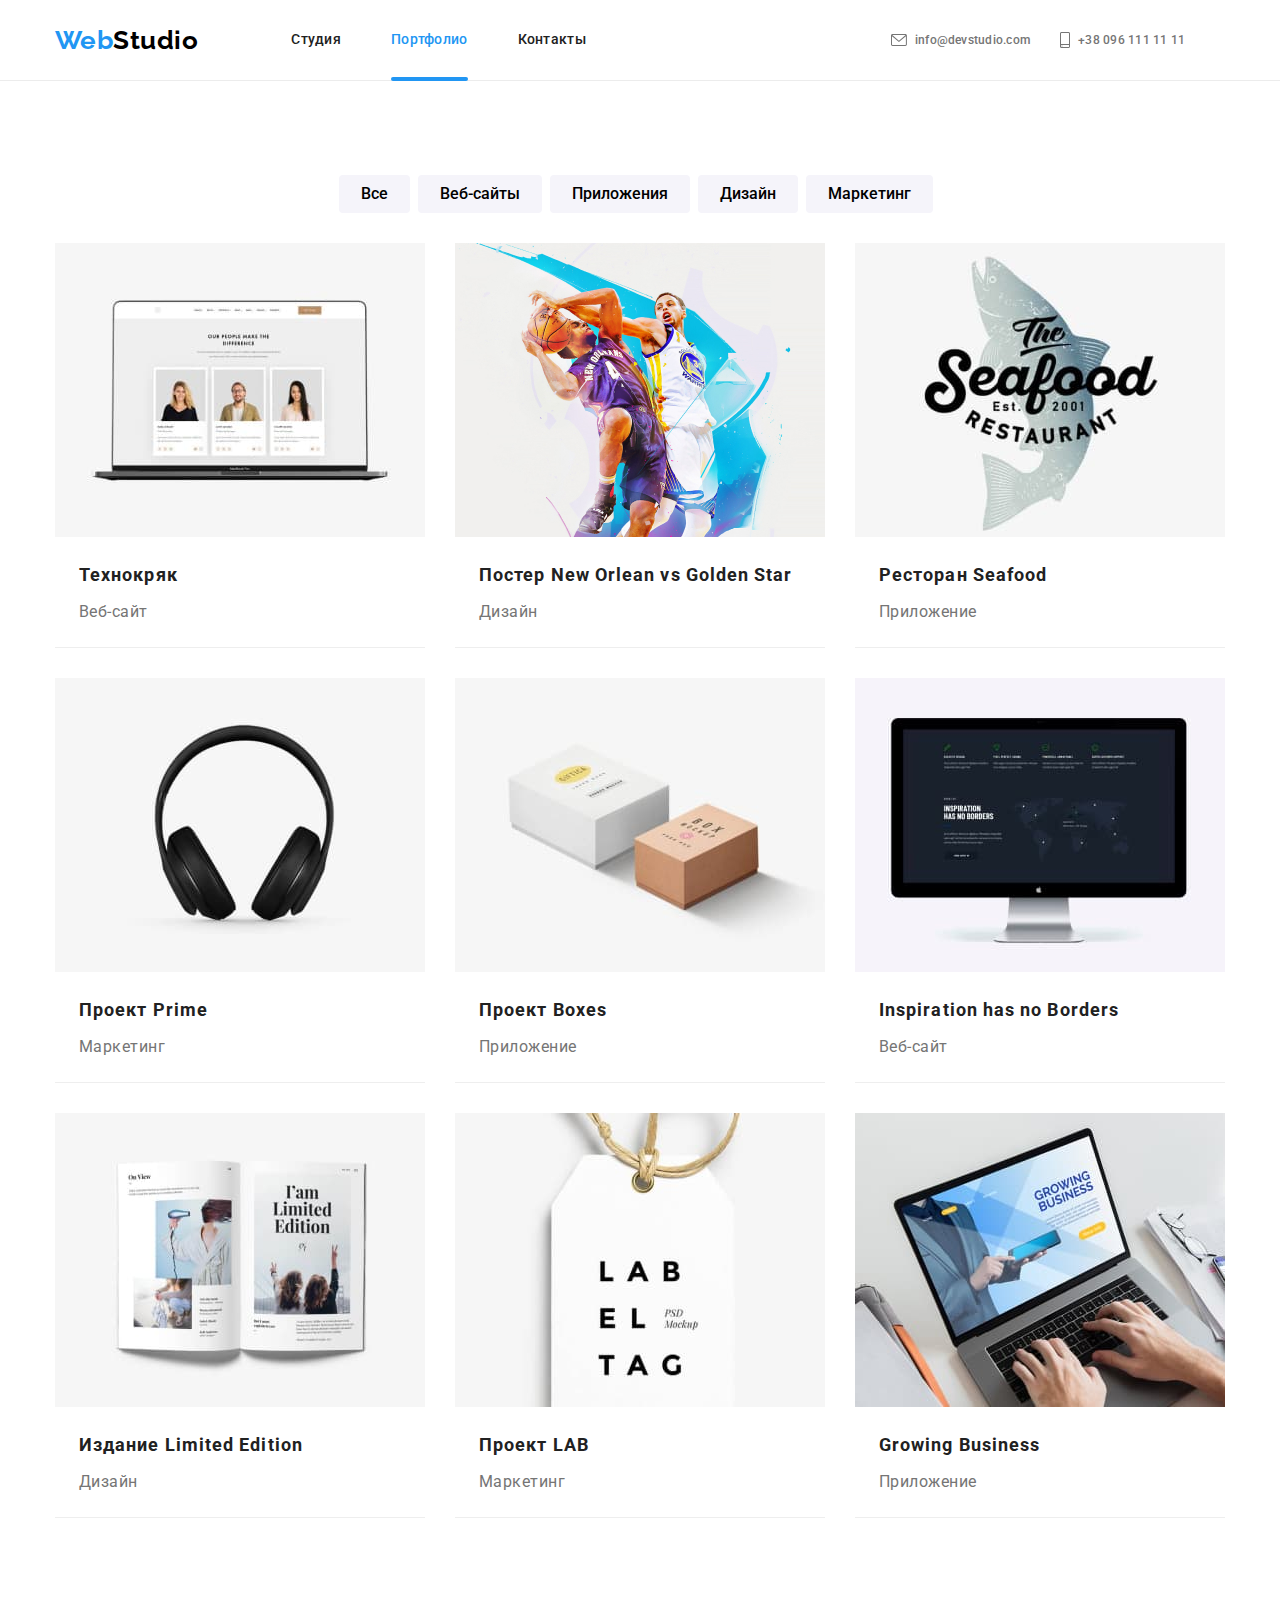
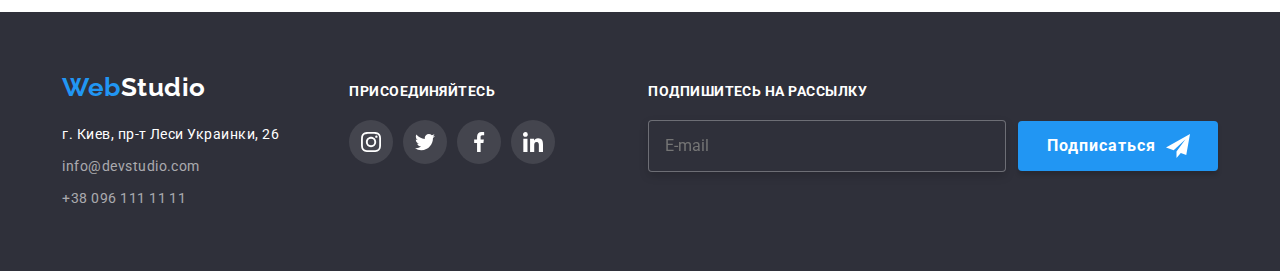
==== commit e229171f: "Adaptic graphics RC" ====
--- a/portfolio.html
+++ b/portfolio.html
@@ -120,11 +120,27 @@
             <li class="projects__item">
               <a class="projects__link" href="">
                 <div class="projects__wrapper">
-                  <img
-                    class="projects__img"
-                    src="./images/portfolio/img(6).jpg"
-                    alt="Технокряк"
-                  />
+                  <picture>
+                    <source
+                      srcset="./images/portfolio/project-01-370@2x.jpg"
+                      media="(min-width: 1200px) and (min-resolution: 2dppx) and (min-resolution: 192dpi) and (-webkit-min-device-pixel-ratio: 2)" />
+                    <source
+                      srcset="./images/portfolio/project-01-370.jpg"
+                      media="(min-width: 1200px)" />
+                    <source
+                      srcset="./images/portfolio/project-01-354@2x.jpg"
+                      media="(min-width: 768px) and (min-resolution: 2dppx) and (min-resolution: 192dpi) and (-webkit-min-device-pixel-ratio: 2)" />
+                    <source
+                      srcset="./images/portfolio/project-01-354.jpg"
+                      media="(min-width: 768px)" />
+                    <source
+                      srcset="./images/portfolio/project-01-450@2x.jpg"
+                      media="(max-width: 767px) and (min-resolution: 2dppx) and (min-resolution: 192dpi) and (-webkit-min-device-pixel-ratio: 2)" />
+                    <img
+                      class="projects__img"
+                      src="./images/portfolio/project-01-450.jpg"
+                      alt="Технокряк"
+                  /></picture>
                   <p class="projects__slidetext">
                     Ресурс предлагает комплексные предложения с разным уровнем
                     функционала и сервисов. Все это позволит посетителю получить
@@ -138,11 +154,27 @@
             <li class="projects__item">
               <a class="projects__link" href="">
                 <div class="projects__wrapper">
-                  <img
-                    class="projects__img"
-                    src="./images/portfolio/img(7).jpg"
-                    alt="Постер New Orlean vs Golden Star"
-                  />
+                  <picture>
+                    <source
+                      srcset="./images/portfolio/project-02-370@2x.jpg"
+                      media="(min-width: 1200px) and (min-resolution: 2dppx) and (min-resolution: 192dpi) and (-webkit-min-device-pixel-ratio: 2)" />
+                    <source
+                      srcset="./images/portfolio/project-02-370.jpg"
+                      media="(min-width: 1200px)" />
+                    <source
+                      srcset="./images/portfolio/project-02-354@2x.jpg"
+                      media="(min-width: 768px) and (min-resolution: 2dppx) and (min-resolution: 192dpi) and (-webkit-min-device-pixel-ratio: 2)" />
+                    <source
+                      srcset="./images/portfolio/project-02-354.jpg"
+                      media="(min-width: 768px)" />
+                    <source
+                      srcset="./images/portfolio/project-02-450@2x.jpg"
+                      media="(max-width: 767px) and (min-resolution: 2dppx) and (min-resolution: 192dpi) and (-webkit-min-device-pixel-ratio: 2)" />
+                    <img
+                      class="projects__img"
+                      src="./images/portfolio/project-02-450.jpg"
+                      alt="Постер New Orlean vs Golden Star"
+                  /></picture>
                   <p class="projects__slidetext">
                     Ресурс предлагает комплексные предложения с разным уровнем
                     функционала и сервисов. Все это позволит посетителю получить
@@ -158,11 +190,27 @@
             <li class="projects__item">
               <a class="projects__link" href="">
                 <div class="projects__wrapper">
-                  <img
-                    class="projects__img"
-                    src="./images/portfolio/img(8).jpg"
-                    alt="Ресторан Seafood"
-                  />
+                  <picture>
+                    <source
+                      srcset="./images/portfolio/project-03-370@2x.jpg"
+                      media="(min-width: 1200px) and (min-resolution: 2dppx) and (min-resolution: 192dpi) and (-webkit-min-device-pixel-ratio: 2)" />
+                    <source
+                      srcset="./images/portfolio/project-03-370.jpg"
+                      media="(min-width: 1200px)" />
+                    <source
+                      srcset="./images/portfolio/project-03-354@2x.jpg"
+                      media="(min-width: 768px) and (min-resolution: 2dppx) and (min-resolution: 192dpi) and (-webkit-min-device-pixel-ratio: 2)" />
+                    <source
+                      srcset="./images/portfolio/project-03-354.jpg"
+                      media="(min-width: 768px)" />
+                    <source
+                      srcset="./images/portfolio/project-03-450@2x.jpg"
+                      media="(max-width: 767px) and (min-resolution: 2dppx) and (min-resolution: 192dpi) and (-webkit-min-device-pixel-ratio: 2)" />
+                    <img
+                      class="projects__img"
+                      src="./images/portfolio/project-03-450.jpg"
+                      alt="Ресторан Seafood"
+                  /></picture>
                   <p class="projects__slidetext">
                     Ресурс предлагает комплексные предложения с разным уровнем
                     функционала и сервисов. Все это позволит посетителю получить
@@ -176,11 +224,27 @@
             <li class="projects__item">
               <a class="projects__link" href="">
                 <div class="projects__wrapper">
-                  <img
-                    class="projects__img"
-                    src="./images/portfolio/img(9).jpg"
-                    alt="Проект Prime"
-                  />
+                  <picture>
+                    <source
+                      srcset="./images/portfolio/project-04-370@2x.jpg"
+                      media="(min-width: 1200px) and (min-resolution: 2dppx) and (min-resolution: 192dpi) and (-webkit-min-device-pixel-ratio: 2)" />
+                    <source
+                      srcset="./images/portfolio/project-04-370.jpg"
+                      media="(min-width: 1200px)" />
+                    <source
+                      srcset="./images/portfolio/project-04-354@2x.jpg"
+                      media="(min-width: 768px) and (min-resolution: 2dppx) and (min-resolution: 192dpi) and (-webkit-min-device-pixel-ratio: 2)" />
+                    <source
+                      srcset="./images/portfolio/project-04-354.jpg"
+                      media="(min-width: 768px)" />
+                    <source
+                      srcset="./images/portfolio/project-04-450@2x.jpg"
+                      media="(max-width: 767px) and (min-resolution: 2dppx) and (min-resolution: 192dpi) and (-webkit-min-device-pixel-ratio: 2)" />
+                    <img
+                      class="projects__img"
+                      src="./images/portfolio/project-04-450.jpg"
+                      alt="Проект Prime"
+                  /></picture>
                   <p class="projects__slidetext">
                     Ресурс предлагает комплексные предложения с разным уровнем
                     функционала и сервисов. Все это позволит посетителю получить
@@ -194,11 +258,27 @@
             <li class="projects__item">
               <a class="projects__link" href="">
                 <div class="projects__wrapper">
-                  <img
-                    class="projects__img"
-                    src="./images/portfolio/img(10).jpg"
-                    alt="Проект Boxes"
-                  />
+                  <picture>
+                    <source
+                      srcset="./images/portfolio/project-05-370@2x.jpg"
+                      media="(min-width: 1200px) and (min-resolution: 2dppx) and (min-resolution: 192dpi) and (-webkit-min-device-pixel-ratio: 2)" />
+                    <source
+                      srcset="./images/portfolio/project-05-370.jpg"
+                      media="(min-width: 1200px)" />
+                    <source
+                      srcset="./images/portfolio/project-05-354@2x.jpg"
+                      media="(min-width: 768px) and (min-resolution: 2dppx) and (min-resolution: 192dpi) and (-webkit-min-device-pixel-ratio: 2)" />
+                    <source
+                      srcset="./images/portfolio/project-05-354.jpg"
+                      media="(min-width: 768px)" />
+                    <source
+                      srcset="./images/portfolio/project-05-450@2x.jpg"
+                      media="(max-width: 767px) and (min-resolution: 2dppx) and (min-resolution: 192dpi) and (-webkit-min-device-pixel-ratio: 2)" />
+                    <img
+                      class="projects__img"
+                      src="./images/portfolio/project-05-450.jpg"
+                      alt="Проект Boxes"
+                  /></picture>
                   <p class="projects__slidetext">
                     Ресурс предлагает комплексные предложения с разным уровнем
                     функционала и сервисов. Все это позволит посетителю получить
@@ -212,11 +292,27 @@
             <li class="projects__item">
               <a class="projects__link" href=""
                 ><div class="projects__wrapper">
-                  <img
-                    class="projects__img"
-                    src="./images/portfolio/img(11).jpg"
-                    alt="Inspiration has no Borders"
-                  />
+                  <picture>
+                    <source
+                      srcset="./images/portfolio/project-06-370@2x.jpg"
+                      media="(min-width: 1200px) and (min-resolution: 2dppx) and (min-resolution: 192dpi) and (-webkit-min-device-pixel-ratio: 2)" />
+                    <source
+                      srcset="./images/portfolio/project-06-370.jpg"
+                      media="(min-width: 1200px)" />
+                    <source
+                      srcset="./images/portfolio/project-06-354@2x.jpg"
+                      media="(min-width: 768px) and (min-resolution: 2dppx) and (min-resolution: 192dpi) and (-webkit-min-device-pixel-ratio: 2)" />
+                    <source
+                      srcset="./images/portfolio/project-06-354.jpg"
+                      media="(min-width: 768px)" />
+                    <source
+                      srcset="./images/portfolio/project-06-450@2x.jpg"
+                      media="(max-width: 767px) and (min-resolution: 2dppx) and (min-resolution: 192dpi) and (-webkit-min-device-pixel-ratio: 2)" />
+                    <img
+                      class="projects__img"
+                      src="./images/portfolio/project-06-450.jpg"
+                      alt="Inspiration has no Borders"
+                  /></picture>
                   <p class="projects__slidetext">
                     Ресурс предлагает комплексные предложения с разным уровнем
                     функционала и сервисов. Все это позволит посетителю получить
@@ -230,11 +326,27 @@
             <li class="projects__item">
               <a class="projects__link" href="">
                 <div class="projects__wrapper">
-                  <img
-                    class="projects__img"
-                    src="./images/portfolio/img(12).jpg"
-                    alt="Издание Limited Edition"
-                  />
+                  <picture>
+                    <source
+                      srcset="./images/portfolio/project-07-370@2x.jpg"
+                      media="(min-width: 1200px) and (min-resolution: 2dppx) and (min-resolution: 192dpi) and (-webkit-min-device-pixel-ratio: 2)" />
+                    <source
+                      srcset="./images/portfolio/project-07-370.jpg"
+                      media="(min-width: 1200px)" />
+                    <source
+                      srcset="./images/portfolio/project-07-354@2x.jpg"
+                      media="(min-width: 768px) and (min-resolution: 2dppx) and (min-resolution: 192dpi) and (-webkit-min-device-pixel-ratio: 2)" />
+                    <source
+                      srcset="./images/portfolio/project-07-354.jpg"
+                      media="(min-width: 768px)" />
+                    <source
+                      srcset="./images/portfolio/project-07-450@2x.jpg"
+                      media="(max-width: 767px) and (min-resolution: 2dppx) and (min-resolution: 192dpi) and (-webkit-min-device-pixel-ratio: 2)" />
+                    <img
+                      class="projects__img"
+                      src="./images/portfolio/project-07-450.jpg"
+                      alt="Издание Limited Edition"
+                  /></picture>
                   <p class="projects__slidetext">
                     Ресурс предлагает комплексные предложения с разным уровнем
                     функционала и сервисов. Все это позволит посетителю получить
@@ -248,11 +360,27 @@
             <li class="projects__item">
               <a class="projects__link" href="">
                 <div class="projects__wrapper">
-                  <img
-                    class="projects__img"
-                    src="./images/portfolio/img(13).jpg"
-                    alt="Проект LAB"
-                  />
+                  <picture>
+                    <source
+                      srcset="./images/portfolio/project-08-370@2x.jpg"
+                      media="(min-width: 1200px) and (min-resolution: 2dppx) and (min-resolution: 192dpi) and (-webkit-min-device-pixel-ratio: 2)" />
+                    <source
+                      srcset="./images/portfolio/project-08-370.jpg"
+                      media="(min-width: 1200px)" />
+                    <source
+                      srcset="./images/portfolio/project-08-354@2x.jpg"
+                      media="(min-width: 768px) and (min-resolution: 2dppx) and (min-resolution: 192dpi) and (-webkit-min-device-pixel-ratio: 2)" />
+                    <source
+                      srcset="./images/portfolio/project-08-354.jpg"
+                      media="(min-width: 768px)" />
+                    <source
+                      srcset="./images/portfolio/project-08-450@2x.jpg"
+                      media="(max-width: 767px) and (min-resolution: 2dppx) and (min-resolution: 192dpi) and (-webkit-min-device-pixel-ratio: 2)" />
+                    <img
+                      class="projects__img"
+                      src="./images/portfolio/project-08-450.jpg"
+                      alt="Проект LAB"
+                  /></picture>
                   <p class="projects__slidetext">
                     Ресурс предлагает комплексные предложения с разным уровнем
                     функционала и сервисов. Все это позволит посетителю получить
@@ -266,11 +394,27 @@
             <li class="projects__item">
               <a class="projects__link" href="">
                 <div class="projects__wrapper">
-                  <img
-                    class="projects__img"
-                    src="./images/portfolio/img(14).jpg"
-                    alt="Приложение"
-                  />
+                  <picture>
+                    <source
+                      srcset="./images/portfolio/project-09-370@2x.jpg"
+                      media="(min-width: 1200px) and (min-resolution: 2dppx) and (min-resolution: 192dpi) and (-webkit-min-device-pixel-ratio: 2)" />
+                    <source
+                      srcset="./images/portfolio/project-09-370.jpg"
+                      media="(min-width: 1200px)" />
+                    <source
+                      srcset="./images/portfolio/project-09-354@2x.jpg"
+                      media="(min-width: 768px) and (min-resolution: 2dppx) and (min-resolution: 192dpi) and (-webkit-min-device-pixel-ratio: 2)" />
+                    <source
+                      srcset="./images/portfolio/project-09-354.jpg"
+                      media="(min-width: 768px)" />
+                    <source
+                      srcset="./images/portfolio/project-09-450@2x.jpg"
+                      media="(max-width: 767px) and (min-resolution: 2dppx) and (min-resolution: 192dpi) and (-webkit-min-device-pixel-ratio: 2)" />
+                    <img
+                      class="projects__img"
+                      src="./images/portfolio/project-09-450.jpg"
+                      alt="Приложение"
+                  /></picture>
                   <p class="projects__slidetext">
                     Ресурс предлагает комплексные предложения с разным уровнем
                     функционала и сервисов. Все это позволит посетителю получить
--- a/css/main.min.css
+++ b/css/main.min.css
@@ -1,2 +1,2 @@
-body{font-family:"Roboto",sans-serif;color:#212121;background-color:#fff;letter-spacing:0.03em}body.modal-open,body.menu-open{overflow:hidden}h1{margin:0;padding:0}h2{margin:0;padding:0}h3{margin:0;padding:0}p{margin:0;padding:0}ul{margin:0;padding:0}button{cursor:pointer}.container{margin-left:auto;margin-right:auto;padding-left:15px;padding-right:15px}@media screen and (min-width: 480px){.container{width:480px}}@media screen and (min-width: 768px){.container{width:768px}}@media screen and (min-width: 1200px){.container{width:1200px}}.page-header{position:relative;border-bottom:1px solid #ececec;padding:10px 0px}.page-header--display{display:flex;align-items:center}@media screen and (min-width: 768px){.page-header{padding:0}}.page-header__logo{color:#000;text-decoration:none;font-family:"Raleway",sans-serif;font-weight:700;font-size:24px;line-height:1.17}.page-header__logo--secondary{color:#2196f3}@media screen and (min-width: 1200px){.page-header__logo{font-size:26px;line-height:1.19}}.page-header__menu{background-color:transparent;border:none;padding:0;margin-left:auto;z-index:1000}.page-header__menu.is-open .page-header__icon--close{display:block}.page-header__menu.is-open .page-header__icon{display:none}@media screen and (min-width: 768px){.page-header__menu{display:none}}.page-header__menu.is-open{display:block}.page-header__menu.is-open+.menu{display:block;position:absolute;top:0%;left:0;width:100%;height:100vh}@media screen and (max-height: 750px){.page-header__menu.is-open+.menu{display:flex;flex-direction:column;justify-content:space-around}}.page-header__icon--close{display:none}.menu{z-index:999;padding:48px 40px;background-color:#fff;overflow-y:scroll}@media screen and (max-width: 767px){.menu{display:none}}@media screen and (min-width: 768px){.menu{display:flex;margin-left:88px;padding:0;overflow-y:visible}}@media screen and (min-width: 1200px){.menu{margin-left:93px}}@media screen and (min-width: 768px){.navigation{margin-right:84px;display:flex;justify-content:center;align-items:center}}@media screen and (min-width: 1200px){.navigation{margin-right:305px}}.navigation__list{font-weight:500;font-size:40px;line-height:1.175;letter-spacing:0.02em;list-style:none}@media screen and (min-width: 768px){.navigation__list{display:flex}}.navigation__item{position:relative}.navigation__item:not(:last-child){margin-bottom:30px}@media screen and (min-width: 768px){.navigation__item:not(:last-child){margin-right:50px;margin-bottom:0px}.navigation__item--current{color:#2196f3}.navigation__item--current::after{content:'';display:inline-block;background:#2196f3;border-radius:2px;position:absolute;left:0;height:4px;width:100%;bottom:-1px}}.navigation__link{color:inherit;text-decoration:none;display:block;transition-property:color;transition-duration:250ms;transition-timing-function:cubic-bezier(0.4, 0, 0.2, 1)}.navigation__link:hover,.navigation__link:focus{color:#2196f3}@media screen and (min-width: 768px){.navigation__link{font-weight:500;font-size:14px;line-height:1.14;letter-spacing:0.02em;padding:32px 0}}.contacts{font-weight:500;font-size:14px;line-height:1.14;letter-spacing:0.02em;list-style:none;margin-top:302px}@media screen and (max-height: 750px), (min-width: 768px){.contacts{margin-top:0px}}@media screen and (min-width: 768px){.contacts{display:flex;flex-direction:column-reverse;justify-content:center}}@media screen and (min-width: 1200px){.contacts{display:flex;flex-direction:row-reverse;justify-content:center;align-items:center}}.contacts__item:first-child{margin-bottom:30px}@media screen and (min-width: 768px){.contacts__item:first-child{margin-bottom:0px;margin-top:10px}}@media screen and (min-width: 1200px){.contacts__item:first-child{margin-top:0px;margin-left:30px}}.contacts__link{text-decoration:none;transition-property:color;transition-duration:250ms;transition-timing-function:cubic-bezier(0.4, 0, 0.2, 1)}.contacts__link:hover,.contacts__link:focus{color:#2196f3}.contacts__link.conctacts__item--tel{font-weight:500;font-size:34px;line-height:1.176;letter-spacing:0.02em;color:#2196f3}.contacts__link.contacts__item--email{font-weight:500;font-size:24px;line-height:1.166;letter-spacing:0.02em;color:#757575}@media screen and (min-width: 768px){.contacts__link.conctacts__item--tel,.contacts__link.contacts__item--email{font-weight:500;font-size:12px;line-height:1.17;letter-spacing:0.02em;color:#757575}}@media screen and (min-width: 1200px){.contacts__link{display:flex;align-items:center}}.contacts__icon{margin-right:8px;fill:currentColor}@media screen and (max-width: 767px){.contacts__icon{display:none}}.header-social{margin-top:64px;list-style:none;display:flex;flex-wrap:wrap}@media screen and (min-width: 768px){.header-social{display:none}}@media screen and (max-height: 750px){.header-social{margin-top:0px}}.header-social__item{padding-right:10px}.header-social__item:not(:first-child){padding-left:10px}.header-social__item:not(:last-child){border-right:1px solid rgba(33,33,33,0.2)}.header-social__link{font-weight:500;font-size:18px;line-height:1.22;letter-spacing:0.02em;text-decoration:none;color:#2196f3}.hero{background-color:#2f303a;background-image:linear-gradient(rgba(47,48,58,0.4), rgba(47,48,58,0.4)),url(../images/background-hero.jpg);background-repeat:no-repeat;background-position:center;background-size:cover;text-align:center}.hero--wrapper{padding:118px 60px}@media screen and (min-width: 768px){.hero--wrapper{padding:118px 204px}}@media screen and (min-width: 1200px){.hero--wrapper{padding:200px 0px}}.hero__title{color:#fff;font-weight:900;text-align:center;letter-spacing:0.06em;text-transform:uppercase;margin-bottom:30px;font-size:26px;line-height:1.62}@media screen and (min-width: 1200px){.hero__title{font-size:44px;line-height:1.36}}.hero__btn{color:#fff;background-color:#2196f3;border:none;font-weight:700;font-size:16px;line-height:1.87;text-align:center;letter-spacing:0.06em;border-radius:4px;min-width:200px;padding:10px 32px;transition:background-color 250ms cubic-bezier(0.4, 0, 0.2, 1)}.hero__btn:hover,.hero__btn:focus{background-color:#188ce8}.features{padding-top:60px;padding-bottom:60px}@media screen and (min-width: 1200px){.features{padding-top:94px;padding-bottom:94px}}.features__title{clip:rect(1px, 1px, 1px, 1px);clip-path:inset(50%);height:1px;width:1px;margin:-1px;overflow:hidden;padding:0;position:absolute}.features__list{list-style:none;margin-left:auto;margin-right:auto}@media screen and (min-width: 768px){.features__list{display:flex;flex-wrap:wrap;justify-content:space-between;gap:30px}}@media screen and (max-width: 767px){.features__item:not(:first-child){margin-top:30px}}@media screen and (min-width: 768px){.features__item{width:calc((100% - 90px) / 4)}}.features__icon--wrapper{width:100%;height:120px;background-color:#f5f4fa;display:flex;align-items:center;justify-content:center}.features__icon{background-color:#f5f4fa;border-radius:4px;width:70px;height:70px}.features__subtitle{font-weight:700;font-size:14px;line-height:1.14;text-transform:uppercase;margin-top:30px;margin-bottom:10px;text-align:center}@media screen and (min-width: 1200px){.features__subtitle{text-align:left}}.features__text{color:#757575;font-size:14px;line-height:1.71;text-align:left}.work{display:none}@media screen and (min-width: 1200px){.work{display:block;padding-top:0px;padding-bottom:94px}}.work__title{font-weight:700;font-size:36px;line-height:1.17;text-align:center;margin-bottom:50px}.work__list{display:flex;justify-content:space-between}.work__item{list-style:none;display:inline-block;position:relative}.work__img{display:block}.work__text{position:absolute;bottom:0;padding:27px 0px;width:100%;background-color:rgba(47,48,58,0.8);font-weight:700;font-size:14px;line-height:1.14;text-align:center;text-transform:uppercase;color:#fff}.team{background:#f5f4fa;padding-top:60px;padding-bottom:60px}@media screen and (min-width: 1200px){.team{padding-top:94px;padding-bottom:94px}}.team__title{font-weight:700;text-align:center;font-size:28px;line-height:1.18;margin-bottom:30px}@media screen and (min-width: 1200px){.team__title{font-size:36px;line-height:1.166;margin-bottom:50px}}.team__list{list-style:none}@media screen and (min-width: 768px){.team__list{display:flex;flex-wrap:wrap;justify-content:space-between;gap:30px}}.team__item{background-color:#fff;box-shadow:0px 1px 3px rgba(0,0,0,0.12),0px 1px 1px rgba(0,0,0,0.14),0px 2px 1px rgba(0,0,0,0.2);border-radius:0px 0px 4px 4px;padding-bottom:24px}@media screen and (max-width: 767px){.team__item{margin-bottom:30px}.team__item:last-child{margin-bottom:0px}}@media screen and (min-width: 768px){.team__item{width:calc((100% - 30px) / 2)}}@media screen and (min-width: 1200px){.team__item{width:calc((100% - 90px) / 4)}}.team__img{display:block;width:calc(100vw - 30px);max-width:450px;height:auto}@media screen and (min-width: 768px){.team__img{width:100%}}.team__subtitle{font-weight:500;font-size:16px;line-height:1.19;text-align:center;margin-top:30px;margin-bottom:10px}.team__text{color:#757575;font-size:16px;line-height:1.19;text-align:center}.social{display:flex;list-style:none;justify-content:center;margin-top:16px}.social__item{width:44px;height:44px;border-radius:50%;transition-property:background-color;transition-duration:250ms;transition-timing-function:cubic-bezier(0.4, 0, 0.2, 1)}.social__item:not(:first-child){margin-left:10px}.social__item:hover{background-color:#2196f3}.social__icon{fill:#afb1b8;padding:12px;transition-property:fill;transition-duration:250ms;transition-timing-function:cubic-bezier(0.4, 0, 0.2, 1)}.social__icon:hover,.social__icon:focus{fill:#fff}.customers{padding-top:60px;padding-bottom:60px}@media screen and (min-width: 1200px){.customers{padding-top:94px;padding-bottom:94px}}.customers__title{font-weight:700;text-align:center;font-size:28px;line-height:1.18;margin-bottom:30px}@media screen and (min-width: 1200px){.customers__title{font-size:36px;line-height:1.166}}.customers__list{display:flex;flex-wrap:wrap;list-style:none;gap:30px}.customers__item{display:inline-block;width:calc((100% - 30px) / 2);border:1px solid #afb1b8;border-radius:4px;transition-property:border-color;transition-duration:250ms;transition-timing-function:cubic-bezier(0.4, 0, 0.2, 1)}.customers__item:hover{border-color:#2196f3}.customers__item:hover .customers__icon{fill:#2196f3}@media screen and (min-width: 768px){.customers__item{width:calc((100% - 30px * 2) / 3)}}@media screen and (min-width: 1200px){.customers__item{width:calc((100% - 30px * 5) / 6)}}.customers__item a{display:flex;align-items:center;justify-content:center;padding:15px 0px}.customers__icon{fill:#afb1b8;transition-property:fill;transition-duration:250ms;transition-timing-function:cubic-bezier(0.4, 0, 0.2, 1);width:106px;height:60px}.backdrop{position:fixed;top:0;left:0;width:100%;height:100%;background-color:rgba(0,0,0,0.2);transition-property:opacity;transition-duration:250ms;transition-timing-function:cubic-bezier(0.4, 0, 0.2, 1);overflow-y:scroll;z-index:10000}.backdrop.is-hidden{visibility:hidden;opacity:0;pointer-events:none}.backdrop.is-hidden .modal{visibility:hidden;opacity:0;transform:translate(-50%, -50%) scale(0.9)}.modal{position:absolute;width:calc(100% - 30px);max-width:450px;top:50%;left:50%;transform:translate(-50%, -50%) scale(1);padding:40px;background-color:#fff;box-shadow:0px 1px 3px rgba(0,0,0,0.12),0px 1px 1px rgba(0,0,0,0.14),0px 2px 1px rgba(0,0,0,0.2);border-radius:4px;transition-property:opacity visibility transform;transition-duration:250ms;transition-timing-function:cubic-bezier(0.4, 0, 0.2, 1)}@media screen and (max-height: 625px){.modal{top:0%;transform:translate(-50%, 0) scale(1)}}@media screen and (min-width: 1200px){.modal{max-width:528px}}.modal__btn{width:30px;height:30px;border-radius:50%;background:#fff;border:1px solid rgba(0,0,0,0.1);display:flex;justify-content:center;align-items:center;position:absolute;top:8px;right:8px}.modal__btn:hover .modal__icon{fill:#2196f3}.modal__icon{transition:fill 250ms cubic-bezier(0.4, 0, 0.2, 1)}.modal__title{font-weight:700;font-size:20px;line-height:1.15;text-align:center;color:#212121;margin-bottom:30px}.fieldset{display:flex;flex-direction:column;margin:0px;padding:0px;border:none}.fieldset__label{font-size:12px;line-height:1.17;letter-spacing:0.01em;color:#757575;position:absolute;bottom:calc(100% + 4px);left:0;transition:color 250ms cubic-bezier(0.4, 0, 0.2, 1)}.fieldset__wrapper{position:relative;display:flex;margin-bottom:28px}.fieldset__wrapper:last-child{margin-bottom:20px}.fieldset__input{border:1px solid rgba(33,33,33,0.2);border-radius:4px;min-height:40px;width:100%;padding-left:42px;transition:border-color 250ms cubic-bezier(0.4, 0, 0.2, 1)}.fieldset__input:focus-visible{border:1px solid #2196f3;outline:transparent}.fieldset__input:focus-visible+.fieldset__icon{fill:#2196f3}.fieldset__input:focus-visible ~ .fieldset__label{color:#2196f3}.fieldset__icon{position:absolute;top:11px;left:12px;transition:fill 250ms cubic-bezier(0.4, 0, 0.2, 1)}.fieldset__comment{padding:12px 16px;resize:none;border:1px solid rgba(33,33,33,0.2);border-radius:4px;width:100%;font-style:normal;font-size:14px;line-height:1.14;letter-spacing:0.01em;transition:border-color 250ms cubic-bezier(0.4, 0, 0.2, 1)}.fieldset__comment:focus-visible{border:1px solid #2196f3;outline:transparent}.fieldset__comment:focus-visible ~ .fieldset__label{color:#2196f3}@media screen and (min-width: 1200px){.fieldset__comment{font-size:12px;line-height:1.166}}.fieldset__send{background:#2196f3;box-shadow:0px 4px 4px rgba(0,0,0,0.15);border-radius:4px;border-color:transparent;padding:10px 55px 10px 56px;font-weight:700;font-size:16px;line-height:1.88;display:flex;margin-left:auto;margin-right:auto;margin-top:30px;letter-spacing:0.06em;color:#fff;transition:background-color 250ms cubic-bezier(0.4, 0, 0.2, 1)}.fieldset__send:hover{background:#188ce8}.checkbox{display:flex}.checkbox__input{-webkit-appearance:none;-moz-appearance:none;appearance:none}.checkbox__input:checked+.checkbox__label .checkbox__icon{border:none;fill:#2196f3}.checkbox__label{display:flex;align-items:center;font-weight:400;font-size:12px;line-height:1.17;letter-spacing:0.03em;color:#757575}@media screen and (min-width: 1200px){.checkbox__label{font-size:14px;line-height:1.71}}.checkbox__icon{border:2px solid #212121;border-radius:4px;fill:transparent;margin-right:8px}.checkbox__terms{color:#2196f3}.checkbox__terms:visited{color:#2196f3}.page-footer{color:#fff;background-color:#2f303a;padding:60px 0px}@media screen and (min-width: 768px){.container--tablet{display:flex;flex-wrap:wrap;justify-content:center;align-items:flex-start}}@media screen and (min-width: 1200px){.container--desktop{flex-wrap:nowrap}}.page-footer--display{display:flex;flex-direction:column;justify-items:center;align-items:center;flex-wrap:wrap}@media screen and (min-width: 1200px){.page-footer--display{align-items:flex-start}}.page-footer__logo{color:inherit;text-decoration:none;font-family:'Raleway';font-style:normal;font-weight:700;margin-bottom:20px;display:block;font-size:24px;line-height:1.17}.page-footer__logo:visited{color:inherit}@media screen and (min-width: 1200px){.page-footer__logo{font-size:26px;line-height:1.19}}.page-footer__logo .page-footer__logo--secondary{color:#2196f3}.address{font-style:normal;font-size:14px;line-height:1.71}.address__text{margin-bottom:8px}.address__list{list-style:none;text-align:center}@media screen and (min-width: 1200px){.address__list{text-align:left}}.address__item:not(:last-child){margin-bottom:8px}.address__link{color:rgba(255,255,255,0.6);text-decoration:none;transition-property:color;transition-duration:250ms;transition-timing-function:cubic-bezier(0.4, 0, 0.2, 1)}.address__link:hover,.address__link:focus{color:#2196f3;text-decoration:none}.join{display:flex;flex-direction:column;align-items:center;margin:60px 0px}@media screen and (min-width: 768px){.join{margin:0px 0px 0px 165px}}@media screen and (min-width: 1200px){.join{margin-left:70px;padding-top:12px;align-items:flex-start}}.join__title{font-weight:700;font-size:14px;line-height:1.14;text-transform:uppercase;margin-bottom:20px}.join__list{display:flex;list-style:none}.join__item{width:44px;height:44px;background-color:rgba(255,255,255,0.1);border-radius:50%;transition-property:background-color;transition-duration:250ms;transition-timing-function:cubic-bezier(0.4, 0, 0.2, 1)}.join__item:not(:first-child){margin-left:10px}.join__item:hover{background-color:#2196f3}.join__icon{fill:#fff;padding:12px}.subscription{display:flex;flex-direction:column;align-items:center}@media screen and (min-width: 768px){.subscription{margin-top:60px}}@media screen and (min-width: 1200px){.subscription{margin-top:0px;margin-left:93px;padding-top:12px}}.subscription__title{display:block;font-size:14px;font-weight:700;line-height:1.14;text-transform:uppercase;margin-bottom:20px;text-align:center}@media screen and (min-width: 1200px){.subscription__title{text-align:left}}.subscription__wrapper{display:flex;flex-direction:column;align-items:center;width:100%}@media screen and (min-width: 1200px){.subscription__wrapper{flex-direction:row}}.subscription__input{border:1px solid rgba(255,255,255,0.3);filter:drop-shadow(0px 4px 4px rgba(0,0,0,0.15));border-radius:4px;background-color:#2f303a;padding:15px 0px 15px 16px;width:calc(100vw - 30px);max-width:450px;margin-bottom:20px;line-height:1.25}@media screen and (min-width: 1200px){.subscription__input{max-width:358px;margin-bottom:0px;margin-right:12px}}.subscription__btn{background-color:#2196f3;box-shadow:0px 4px 4px rgba(0,0,0,0.15);border-width:0px;border-radius:4px;border-color:transparent;font-weight:700;font-size:16px;line-height:1.88;display:flex;align-items:center;text-align:center;letter-spacing:0.06em;color:#fff;padding:10px 28px 10px 29px}.subscription__icon{margin-left:10px}.projects{padding-top:60px;padding-bottom:60px}@media screen and (min-width: 1200px){.projects{padding-top:94px;padding-bottom:94px}}.projects__title{clip:rect(1px, 1px, 1px, 1px);clip-path:inset(50%);height:1px;width:1px;margin:-1px;overflow:hidden;padding:0;position:absolute}.categories{list-style:none;display:flex;flex-wrap:wrap;justify-content:flex-start;margin-bottom:40px}@media screen and (min-width: 768px){.categories{justify-content:center;margin-bottom:30px}}.categories__item{margin-bottom:15px;margin-right:8px}@media screen and (min-width: 768px){.categories__item{margin-bottom:0px}}.categories__btn{background-color:#f5f4fa;border:none;font-weight:500;font-size:16px;line-height:1.62;text-align:center;padding:6px 22px;border-radius:4px;transition-property:color, background-color, box-shadow;transition-duration:250ms;transition-timing-function:cubic-bezier(0.4, 0, 0.2, 1)}.categories__btn:hover,.categories__btn:focus{color:#fff;background-color:#2196f3;box-shadow:0px 3px 1px rgba(0,0,0,0.1),0px 1px 2px rgba(0,0,0,0.08),0px 2px 2px rgba(0,0,0,0.12)}.projects__list{list-style:none;display:flex;flex-wrap:wrap;gap:30px}.projects__item{border-bottom:1px solid #eeeeee;padding-bottom:20px;overflow:hidden;transition-property:box-shadow;transition-duration:250ms;transition-timing-function:cubic-bezier(0.4, 0, 0.2, 1)}.projects__item:hover{box-shadow:0px 1px 1px rgba(0,0,0,0.12),0px 4px 4px rgba(0,0,0,0.06),1px 4px 6px rgba(0,0,0,0.16)}.projects__item:hover .projects__slidetext{transform:translateY(0%)}@media screen and (min-width: 768px){.projects__item{width:calc((100% - 30px) / 2)}}@media screen and (min-width: 1200px){.projects__item{width:calc((100% - 30px * 2) / 3)}}.projects__link{text-decoration:none}.projects__link:visited{color:inherit}.projects__wrapper{position:relative;overflow:hidden}.projects__img{display:block;width:calc(100vw - 30px);max-width:450px;height:auto;max-height:294px}@media screen and (min-width: 768px){.projects__img{width:100%}}.projects__slidetext{position:absolute;top:0;left:0;padding:77px 24px;height:100%;transform:translateY(100%);font-size:18px;line-height:1.56;color:#ffffff;background-color:rgba(33,150,243,0.9);transition-property:transform;transition-duration:250ms;transition-timing-function:cubic-bezier(0.4, 0, 0.2, 1)}@media screen and (min-width: 768px){.projects__slidetext{padding:49px 24px 0px}}@media screen and (min-width: 1200px){.projects__slidetext{padding:63px 24px 0px}}.projects__subtitle{margin-top:20px;margin-bottom:4px;font-weight:700;font-size:18px;line-height:2;letter-spacing:0.06em}.projects__text{font-size:16px;line-height:1.88;color:#757575}.projects__text,.projects__subtitle{padding-left:24px;padding-right:24px}
+body{font-family:"Roboto",sans-serif;color:#212121;background-color:#fff;letter-spacing:0.03em}body.modal-open,body.menu-open{overflow:hidden}h1{margin:0;padding:0}h2{margin:0;padding:0}h3{margin:0;padding:0}p{margin:0;padding:0}ul{margin:0;padding:0}button{cursor:pointer}.container{margin-left:auto;margin-right:auto;padding-left:15px;padding-right:15px}@media screen and (min-width: 480px){.container{width:480px}}@media screen and (min-width: 768px){.container{width:768px}}@media screen and (min-width: 1200px){.container{width:1200px}}.page-header{position:relative;border-bottom:1px solid #ececec;padding:10px 0px}.page-header--display{display:flex;align-items:center}@media screen and (min-width: 768px){.page-header{padding:0}}.page-header__logo{color:#000;text-decoration:none;font-family:"Raleway",sans-serif;font-weight:700;font-size:24px;line-height:1.17}.page-header__logo--secondary{color:#2196f3}@media screen and (min-width: 1200px){.page-header__logo{font-size:26px;line-height:1.19}}.page-header__menu{background-color:transparent;border:none;padding:0;margin-left:auto;z-index:1000}.page-header__menu.is-open .page-header__icon--close{display:block}.page-header__menu.is-open .page-header__icon{display:none}@media screen and (min-width: 768px){.page-header__menu{display:none}}.page-header__menu.is-open{display:block}.page-header__menu.is-open+.menu{display:block;position:absolute;top:0%;left:0;width:100%;height:100vh}@media screen and (max-height: 750px){.page-header__menu.is-open+.menu{display:flex;flex-direction:column;justify-content:space-around}}.page-header__icon--close{display:none}.menu{z-index:999;padding:48px 40px;background-color:#fff;overflow-y:scroll}@media screen and (max-width: 767px){.menu{display:none}}@media screen and (min-width: 768px){.menu{display:flex;margin-left:88px;padding:0;overflow-y:visible}}@media screen and (min-width: 1200px){.menu{margin-left:93px}}@media screen and (min-width: 768px){.navigation{margin-right:84px;display:flex;justify-content:center;align-items:center}}@media screen and (min-width: 1200px){.navigation{margin-right:305px}}.navigation__list{font-weight:500;font-size:40px;line-height:1.175;letter-spacing:0.02em;list-style:none}@media screen and (min-width: 768px){.navigation__list{display:flex}}.navigation__item{position:relative}.navigation__item:not(:last-child){margin-bottom:30px}@media screen and (min-width: 768px){.navigation__item:not(:last-child){margin-right:50px;margin-bottom:0px}.navigation__item--current{color:#2196f3}.navigation__item--current::after{content:'';display:inline-block;background:#2196f3;border-radius:2px;position:absolute;left:0;height:4px;width:100%;bottom:-1px}}.navigation__link{color:inherit;text-decoration:none;display:block;transition-property:color;transition-duration:250ms;transition-timing-function:cubic-bezier(0.4, 0, 0.2, 1)}.navigation__link:hover,.navigation__link:focus{color:#2196f3}@media screen and (min-width: 768px){.navigation__link{font-weight:500;font-size:14px;line-height:1.14;letter-spacing:0.02em;padding:32px 0}}.contacts{font-weight:500;font-size:14px;line-height:1.14;letter-spacing:0.02em;list-style:none;margin-top:302px}@media screen and (max-height: 750px), (min-width: 768px){.contacts{margin-top:0px}}@media screen and (min-width: 768px){.contacts{display:flex;flex-direction:column-reverse;justify-content:center}}@media screen and (min-width: 1200px){.contacts{display:flex;flex-direction:row-reverse;justify-content:center;align-items:center}}.contacts__item:first-child{margin-bottom:30px}@media screen and (min-width: 768px){.contacts__item:first-child{margin-bottom:0px;margin-top:10px}}@media screen and (min-width: 1200px){.contacts__item:first-child{margin-top:0px;margin-left:30px}}.contacts__link{text-decoration:none;transition-property:color;transition-duration:250ms;transition-timing-function:cubic-bezier(0.4, 0, 0.2, 1)}.contacts__link.conctacts__item--tel{font-weight:500;font-size:34px;line-height:1.176;letter-spacing:0.02em;color:#2196f3}.contacts__link.contacts__item--email{font-weight:500;font-size:24px;line-height:1.166;letter-spacing:0.02em;color:#757575}@media screen and (min-width: 768px){.contacts__link.conctacts__item--tel,.contacts__link.contacts__item--email{font-weight:500;font-size:12px;line-height:1.17;letter-spacing:0.02em;color:#757575}.contacts__link.conctacts__item--tel:hover,.contacts__link.contacts__item--email:hover,.contacts__link.conctacts__item--tel:focus,.contacts__link.contacts__item--email:focus{color:#2196f3}}@media screen and (min-width: 1200px){.contacts__link{display:flex;align-items:center}}.contacts__icon{margin-right:8px;fill:currentColor}@media screen and (max-width: 767px){.contacts__icon{display:none}}.header-social{margin-top:64px;list-style:none;display:flex;flex-wrap:wrap}@media screen and (min-width: 768px){.header-social{display:none}}@media screen and (max-height: 750px){.header-social{margin-top:0px}}.header-social__item{padding-right:10px}.header-social__item:not(:first-child){padding-left:10px}.header-social__item:not(:last-child){border-right:1px solid rgba(33,33,33,0.2)}.header-social__link{font-weight:500;font-size:18px;line-height:1.22;letter-spacing:0.02em;text-decoration:none;color:#2196f3}.hero{background-color:#2f303a;background-image:linear-gradient(rgba(47,48,58,0.4), rgba(47,48,58,0.4)),url(../images/hero-mobile.jpg);background-repeat:no-repeat;background-position:center;background-size:cover;text-align:center}@media (min-device-pixel-ratio: 2), (min-resolution: 192dpi), (min-resolution: 2dppx){.hero{background-image:linear-gradient(rgba(47,48,58,0.4), rgba(47,48,58,0.4)),url(../images/hero-mobile@2x.jpg)}}@media screen and (min-width: 768px){.hero{background-image:linear-gradient(rgba(47,48,58,0.4), rgba(47,48,58,0.4)),url(../images/hero-tablet.jpg)}}@media screen and (min-width: 768px) and (min-device-pixel-ratio: 2), screen and (min-width: 768px) and (min-resolution: 192dpi), screen and (min-width: 768px) and (min-resolution: 2dppx){.hero{background-image:linear-gradient(rgba(47,48,58,0.4), rgba(47,48,58,0.4)),url(../images/hero-tablet@2x.jpg)}}@media screen and (min-width: 1200px){.hero{background-image:linear-gradient(rgba(47,48,58,0.4), rgba(47,48,58,0.4)),url(../images/hero-desktop.jpg)}}@media screen and (min-width: 1200px) and (min-device-pixel-ratio: 2), screen and (min-width: 1200px) and (min-resolution: 192dpi), screen and (min-width: 1200px) and (min-resolution: 2dppx){.hero{background-image:linear-gradient(rgba(47,48,58,0.4), rgba(47,48,58,0.4)),url(../images/hero-desktop@2x.jpg)}}.hero--wrapper{padding:118px 60px}@media screen and (min-width: 768px){.hero--wrapper{padding:118px 204px}}@media screen and (min-width: 1200px){.hero--wrapper{padding:200px 0px}}.hero__title{color:#fff;font-weight:900;text-align:center;letter-spacing:0.06em;text-transform:uppercase;margin-bottom:30px;font-size:26px;line-height:1.62}@media screen and (min-width: 1200px){.hero__title{font-size:44px;line-height:1.36}}.hero__btn{color:#fff;background-color:#2196f3;border:none;font-weight:700;font-size:16px;line-height:1.87;text-align:center;letter-spacing:0.06em;border-radius:4px;min-width:200px;padding:10px 32px;transition:background-color 250ms cubic-bezier(0.4, 0, 0.2, 1)}.hero__btn:hover,.hero__btn:focus{background-color:#188ce8}.features{padding-top:60px;padding-bottom:60px}@media screen and (min-width: 1200px){.features{padding-top:94px;padding-bottom:94px}}.features__title{clip:rect(1px, 1px, 1px, 1px);clip-path:inset(50%);height:1px;width:1px;margin:-1px;overflow:hidden;padding:0;position:absolute}.features__list{list-style:none;margin-left:auto;margin-right:auto}@media screen and (min-width: 768px){.features__list{display:flex;flex-wrap:wrap;justify-content:space-between;gap:30px}}@media screen and (max-width: 767px){.features__item:not(:first-child){margin-top:30px}}@media screen and (min-width: 768px){.features__item{width:calc((100% - 30px) / 2)}}@media screen and (min-width: 1200px){.features__item{width:calc((100% - 90px) / 4)}}.features__icon--wrapper{width:100%;height:120px;background-color:#f5f4fa;display:flex;align-items:center;justify-content:center}.features__icon{background-color:#f5f4fa;border-radius:4px;width:70px;height:70px}.features__subtitle{font-weight:700;font-size:14px;line-height:1.14;text-transform:uppercase;margin-top:30px;margin-bottom:10px;text-align:center}@media screen and (min-width: 1200px){.features__subtitle{text-align:left}}.features__text{color:#757575;font-size:14px;line-height:1.71;text-align:left}.work{display:none}@media screen and (min-width: 1200px){.work{display:block;padding-top:0px;padding-bottom:94px}}.work__title{font-weight:700;font-size:36px;line-height:1.17;text-align:center;margin-bottom:50px}.work__list{display:flex;justify-content:space-between}.work__item{list-style:none;display:inline-block;position:relative}.work__img{display:block}.work__text{position:absolute;bottom:0;padding:27px 0px;width:100%;background-color:rgba(47,48,58,0.8);font-weight:700;font-size:14px;line-height:1.14;text-align:center;text-transform:uppercase;color:#fff}.team{background:#f5f4fa;padding-top:60px;padding-bottom:60px}@media screen and (min-width: 1200px){.team{padding-top:94px;padding-bottom:94px}}.team__title{font-weight:700;text-align:center;font-size:28px;line-height:1.18;margin-bottom:30px}@media screen and (min-width: 1200px){.team__title{font-size:36px;line-height:1.166;margin-bottom:50px}}.team__list{list-style:none}@media screen and (min-width: 768px){.team__list{display:flex;flex-wrap:wrap;justify-content:space-between;gap:30px}}.team__item{background-color:#fff;box-shadow:0px 1px 3px rgba(0,0,0,0.12),0px 1px 1px rgba(0,0,0,0.14),0px 2px 1px rgba(0,0,0,0.2);border-radius:0px 0px 4px 4px;padding-bottom:24px}@media screen and (max-width: 767px){.team__item{margin-bottom:30px}.team__item:last-child{margin-bottom:0px}}@media screen and (min-width: 768px){.team__item{width:calc((100% - 30px) / 2)}}@media screen and (min-width: 1200px){.team__item{width:calc((100% - 90px) / 4);padding-bottom:30px}}.team__img{display:block;width:calc(100vw - 30px);max-width:450px;height:auto}@media screen and (min-width: 768px){.team__img{width:100%}}.team__subtitle{font-weight:500;font-size:16px;line-height:1.19;text-align:center;margin-top:30px;margin-bottom:10px}.team__text{color:#757575;font-size:16px;line-height:1.19;text-align:center}.social{display:flex;list-style:none;justify-content:center;margin-top:16px}.social__item{width:44px;height:44px;border-radius:50%;transition-property:background-color;transition-duration:250ms;transition-timing-function:cubic-bezier(0.4, 0, 0.2, 1)}.social__item:not(:first-child){margin-left:10px}.social__item:hover{background-color:#2196f3}.social__icon{fill:#afb1b8;padding:12px;transition-property:fill;transition-duration:250ms;transition-timing-function:cubic-bezier(0.4, 0, 0.2, 1)}.social__icon:hover,.social__icon:focus{fill:#fff}.customers{padding-top:60px;padding-bottom:60px}@media screen and (min-width: 1200px){.customers{padding-top:94px;padding-bottom:94px}}.customers__title{font-weight:700;text-align:center;font-size:28px;line-height:1.18;margin-bottom:30px}@media screen and (min-width: 1200px){.customers__title{font-size:36px;line-height:1.166}}.customers__list{display:flex;flex-wrap:wrap;list-style:none;gap:30px}.customers__item{display:inline-block;width:calc((100% - 30px) / 2);border:1px solid #afb1b8;border-radius:4px;transition-property:border-color;transition-duration:250ms;transition-timing-function:cubic-bezier(0.4, 0, 0.2, 1)}.customers__item:hover{border-color:#2196f3}.customers__item:hover .customers__icon{fill:#2196f3}@media screen and (min-width: 768px){.customers__item{width:calc((100% - 30px * 2) / 3)}}@media screen and (min-width: 1200px){.customers__item{width:calc((100% - 30px * 5) / 6)}}.customers__item a{display:flex;align-items:center;justify-content:center;padding:15px 0px}.customers__icon{fill:#afb1b8;transition-property:fill;transition-duration:250ms;transition-timing-function:cubic-bezier(0.4, 0, 0.2, 1);width:106px;height:60px}.backdrop{position:fixed;top:0;left:0;width:100%;height:100%;background-color:rgba(0,0,0,0.2);transition-property:opacity;transition-duration:250ms;transition-timing-function:cubic-bezier(0.4, 0, 0.2, 1);overflow-y:scroll;z-index:10000}.backdrop.is-hidden{visibility:hidden;opacity:0;pointer-events:none}.backdrop.is-hidden .modal{visibility:hidden;opacity:0;transform:translate(-50%, -50%) scale(0.9)}.modal{position:absolute;width:calc(100% - 30px);max-width:450px;top:50%;left:50%;transform:translate(-50%, -50%) scale(1);padding:40px;background-color:#fff;box-shadow:0px 1px 3px rgba(0,0,0,0.12),0px 1px 1px rgba(0,0,0,0.14),0px 2px 1px rgba(0,0,0,0.2);border-radius:4px;transition-property:opacity visibility transform;transition-duration:250ms;transition-timing-function:cubic-bezier(0.4, 0, 0.2, 1)}@media screen and (max-height: 625px){.modal{top:0%;transform:translate(-50%, 0) scale(1)}}@media screen and (min-width: 1200px){.modal{max-width:528px}}.modal__btn{width:30px;height:30px;border-radius:50%;background:#fff;border:1px solid rgba(0,0,0,0.1);display:flex;justify-content:center;align-items:center;position:absolute;top:8px;right:8px}.modal__btn:hover .modal__icon{fill:#2196f3}.modal__icon{transition:fill 250ms cubic-bezier(0.4, 0, 0.2, 1)}.modal__title{font-weight:700;font-size:20px;line-height:1.15;text-align:center;color:#212121;margin-bottom:30px}.fieldset{display:flex;flex-direction:column;margin:0px;padding:0px;border:none}.fieldset__label{font-size:12px;line-height:1.17;letter-spacing:0.01em;color:#757575;position:absolute;bottom:calc(100% + 4px);left:0;transition:color 250ms cubic-bezier(0.4, 0, 0.2, 1)}.fieldset__wrapper{position:relative;display:flex;margin-bottom:28px}.fieldset__wrapper:last-child{margin-bottom:20px}.fieldset__input{border:1px solid rgba(33,33,33,0.2);border-radius:4px;min-height:40px;width:100%;padding-left:42px;transition:border-color 250ms cubic-bezier(0.4, 0, 0.2, 1)}.fieldset__input:focus-visible{border:1px solid #2196f3;outline:transparent}.fieldset__input:focus-visible+.fieldset__icon{fill:#2196f3}.fieldset__input:focus-visible ~ .fieldset__label{color:#2196f3}.fieldset__icon{position:absolute;top:11px;left:12px;transition:fill 250ms cubic-bezier(0.4, 0, 0.2, 1)}.fieldset__comment{padding:12px 16px;resize:none;border:1px solid rgba(33,33,33,0.2);border-radius:4px;width:100%;font-style:normal;font-size:14px;line-height:1.14;letter-spacing:0.01em;transition:border-color 250ms cubic-bezier(0.4, 0, 0.2, 1)}.fieldset__comment:focus-visible{border:1px solid #2196f3;outline:transparent}.fieldset__comment:focus-visible ~ .fieldset__label{color:#2196f3}@media screen and (min-width: 1200px){.fieldset__comment{font-size:12px;line-height:1.166}}.fieldset__send{background:#2196f3;box-shadow:0px 4px 4px rgba(0,0,0,0.15);border-radius:4px;border-color:transparent;padding:10px 55px 10px 56px;font-weight:700;font-size:16px;line-height:1.88;display:flex;margin-left:auto;margin-right:auto;margin-top:30px;letter-spacing:0.06em;color:#fff;transition:background-color 250ms cubic-bezier(0.4, 0, 0.2, 1)}.fieldset__send:hover{background:#188ce8}.checkbox{display:flex}.checkbox__input{-webkit-appearance:none;-moz-appearance:none;appearance:none}.checkbox__input:checked+.checkbox__label .checkbox__icon{border:none;fill:#2196f3}.checkbox__label{display:flex;align-items:center;font-weight:400;font-size:12px;line-height:1.17;letter-spacing:0.03em;color:#757575}@media screen and (min-width: 1200px){.checkbox__label{font-size:14px;line-height:1.71}}.checkbox__icon{border:2px solid #212121;border-radius:4px;fill:transparent;margin-right:8px}.checkbox__terms{color:#2196f3}.checkbox__terms:visited{color:#2196f3}.page-footer{color:#fff;background-color:#2f303a;padding:60px 0px}@media screen and (min-width: 768px){.container--tablet{display:flex;flex-wrap:wrap;justify-content:center;align-items:flex-start}}@media screen and (min-width: 1200px){.container--desktop{flex-wrap:nowrap}}.page-footer--display{display:flex;flex-direction:column;justify-items:center;align-items:center;flex-wrap:wrap}@media screen and (min-width: 1200px){.page-footer--display{align-items:flex-start}}.page-footer__logo{color:inherit;text-decoration:none;font-family:'Raleway';font-style:normal;font-weight:700;margin-bottom:20px;display:block;font-size:24px;line-height:1.17}.page-footer__logo:visited{color:inherit}@media screen and (min-width: 1200px){.page-footer__logo{font-size:26px;line-height:1.19}}.page-footer__logo .page-footer__logo--secondary{color:#2196f3}.address{font-style:normal;font-size:14px;line-height:1.71}.address__text{margin-bottom:8px}.address__list{list-style:none;text-align:center}@media screen and (min-width: 1200px){.address__list{text-align:left}}.address__item:not(:last-child){margin-bottom:8px}.address__link{color:rgba(255,255,255,0.6);text-decoration:none;transition-property:color;transition-duration:250ms;transition-timing-function:cubic-bezier(0.4, 0, 0.2, 1)}.address__link:hover,.address__link:focus{color:#2196f3;text-decoration:none}.join{display:flex;flex-direction:column;align-items:center;margin:60px 0px}@media screen and (min-width: 768px){.join{margin:0px 0px 0px 165px}}@media screen and (min-width: 1200px){.join{margin-left:70px;padding-top:12px;align-items:flex-start}}.join__title{font-weight:700;font-size:14px;line-height:1.14;text-transform:uppercase;margin-bottom:20px}.join__list{display:flex;list-style:none}.join__item{width:44px;height:44px;background-color:rgba(255,255,255,0.1);border-radius:50%;transition-property:background-color;transition-duration:250ms;transition-timing-function:cubic-bezier(0.4, 0, 0.2, 1)}.join__item:not(:first-child){margin-left:10px}.join__item:hover{background-color:#2196f3}.join__icon{fill:#fff;padding:12px}.subscription{display:flex;flex-direction:column;align-items:center}@media screen and (min-width: 768px){.subscription{margin-top:60px}}@media screen and (min-width: 1200px){.subscription{margin-top:0px;margin-left:93px;padding-top:12px}}.subscription__title{display:block;font-size:14px;font-weight:700;line-height:1.14;text-transform:uppercase;margin-bottom:20px;text-align:center}@media screen and (min-width: 1200px){.subscription__title{text-align:left}}.subscription__wrapper{display:flex;flex-direction:column;align-items:center;width:100%}@media screen and (min-width: 1200px){.subscription__wrapper{flex-direction:row}}.subscription__input{border:1px solid rgba(255,255,255,0.3);filter:drop-shadow(0px 4px 4px rgba(0,0,0,0.15));border-radius:4px;background-color:#2f303a;padding:15px 0px 15px 16px;width:calc(100vw - 30px);max-width:450px;margin-bottom:20px;line-height:1.25}@media screen and (min-width: 1200px){.subscription__input{max-width:358px;margin-bottom:0px;margin-right:12px}}.subscription__btn{background-color:#2196f3;box-shadow:0px 4px 4px rgba(0,0,0,0.15);border-width:0px;border-radius:4px;border-color:transparent;font-weight:700;font-size:16px;line-height:1.88;display:flex;align-items:center;text-align:center;letter-spacing:0.06em;color:#fff;padding:10px 28px 10px 29px}.subscription__icon{margin-left:10px}.projects{padding-top:60px;padding-bottom:60px}@media screen and (min-width: 1200px){.projects{padding-top:94px;padding-bottom:94px}}.projects__title{clip:rect(1px, 1px, 1px, 1px);clip-path:inset(50%);height:1px;width:1px;margin:-1px;overflow:hidden;padding:0;position:absolute}.categories{list-style:none;display:flex;flex-wrap:wrap;justify-content:flex-start;margin-bottom:40px}@media screen and (min-width: 768px){.categories{justify-content:center;margin-bottom:30px}}.categories__item{margin-bottom:15px;margin-right:8px}@media screen and (min-width: 768px){.categories__item{margin-bottom:0px}}.categories__btn{background-color:#f5f4fa;border:none;font-weight:500;font-size:16px;line-height:1.62;text-align:center;padding:6px 22px;border-radius:4px;transition-property:color, background-color, box-shadow;transition-duration:250ms;transition-timing-function:cubic-bezier(0.4, 0, 0.2, 1)}.categories__btn:hover,.categories__btn:focus{color:#fff;background-color:#2196f3;box-shadow:0px 3px 1px rgba(0,0,0,0.1),0px 1px 2px rgba(0,0,0,0.08),0px 2px 2px rgba(0,0,0,0.12)}.projects__list{list-style:none;display:flex;flex-wrap:wrap;gap:30px}.projects__item{border-bottom:1px solid #eeeeee;padding-bottom:20px;overflow:hidden;transition-property:box-shadow;transition-duration:250ms;transition-timing-function:cubic-bezier(0.4, 0, 0.2, 1)}.projects__item:hover{box-shadow:0px 1px 1px rgba(0,0,0,0.12),0px 4px 4px rgba(0,0,0,0.06),1px 4px 6px rgba(0,0,0,0.16)}.projects__item:hover .projects__slidetext{transform:translateY(0%)}@media screen and (min-width: 768px){.projects__item{width:calc((100% - 30px) / 2)}}@media screen and (min-width: 1200px){.projects__item{width:calc((100% - 30px * 2) / 3)}}.projects__link{text-decoration:none}.projects__link:visited{color:inherit}.projects__wrapper{position:relative;overflow:hidden}.projects__img{display:block;width:calc(100vw - 30px);max-width:450px;height:auto;max-height:294px}@media screen and (min-width: 768px){.projects__img{width:100%}}.projects__slidetext{position:absolute;top:0;left:0;padding:77px 24px;height:100%;transform:translateY(100%);font-size:18px;line-height:1.56;color:#ffffff;background-color:rgba(33,150,243,0.9);transition-property:transform;transition-duration:250ms;transition-timing-function:cubic-bezier(0.4, 0, 0.2, 1)}@media screen and (min-width: 768px){.projects__slidetext{padding:49px 24px 0px}}@media screen and (min-width: 1200px){.projects__slidetext{padding:63px 24px 0px}}.projects__subtitle{margin-top:20px;margin-bottom:4px;font-weight:700;font-size:18px;line-height:2;letter-spacing:0.06em}.projects__text{font-size:16px;line-height:1.88;color:#757575}.projects__text,.projects__subtitle{padding-left:24px;padding-right:24px}
 /*# sourceMappingURL=main.min.css.map */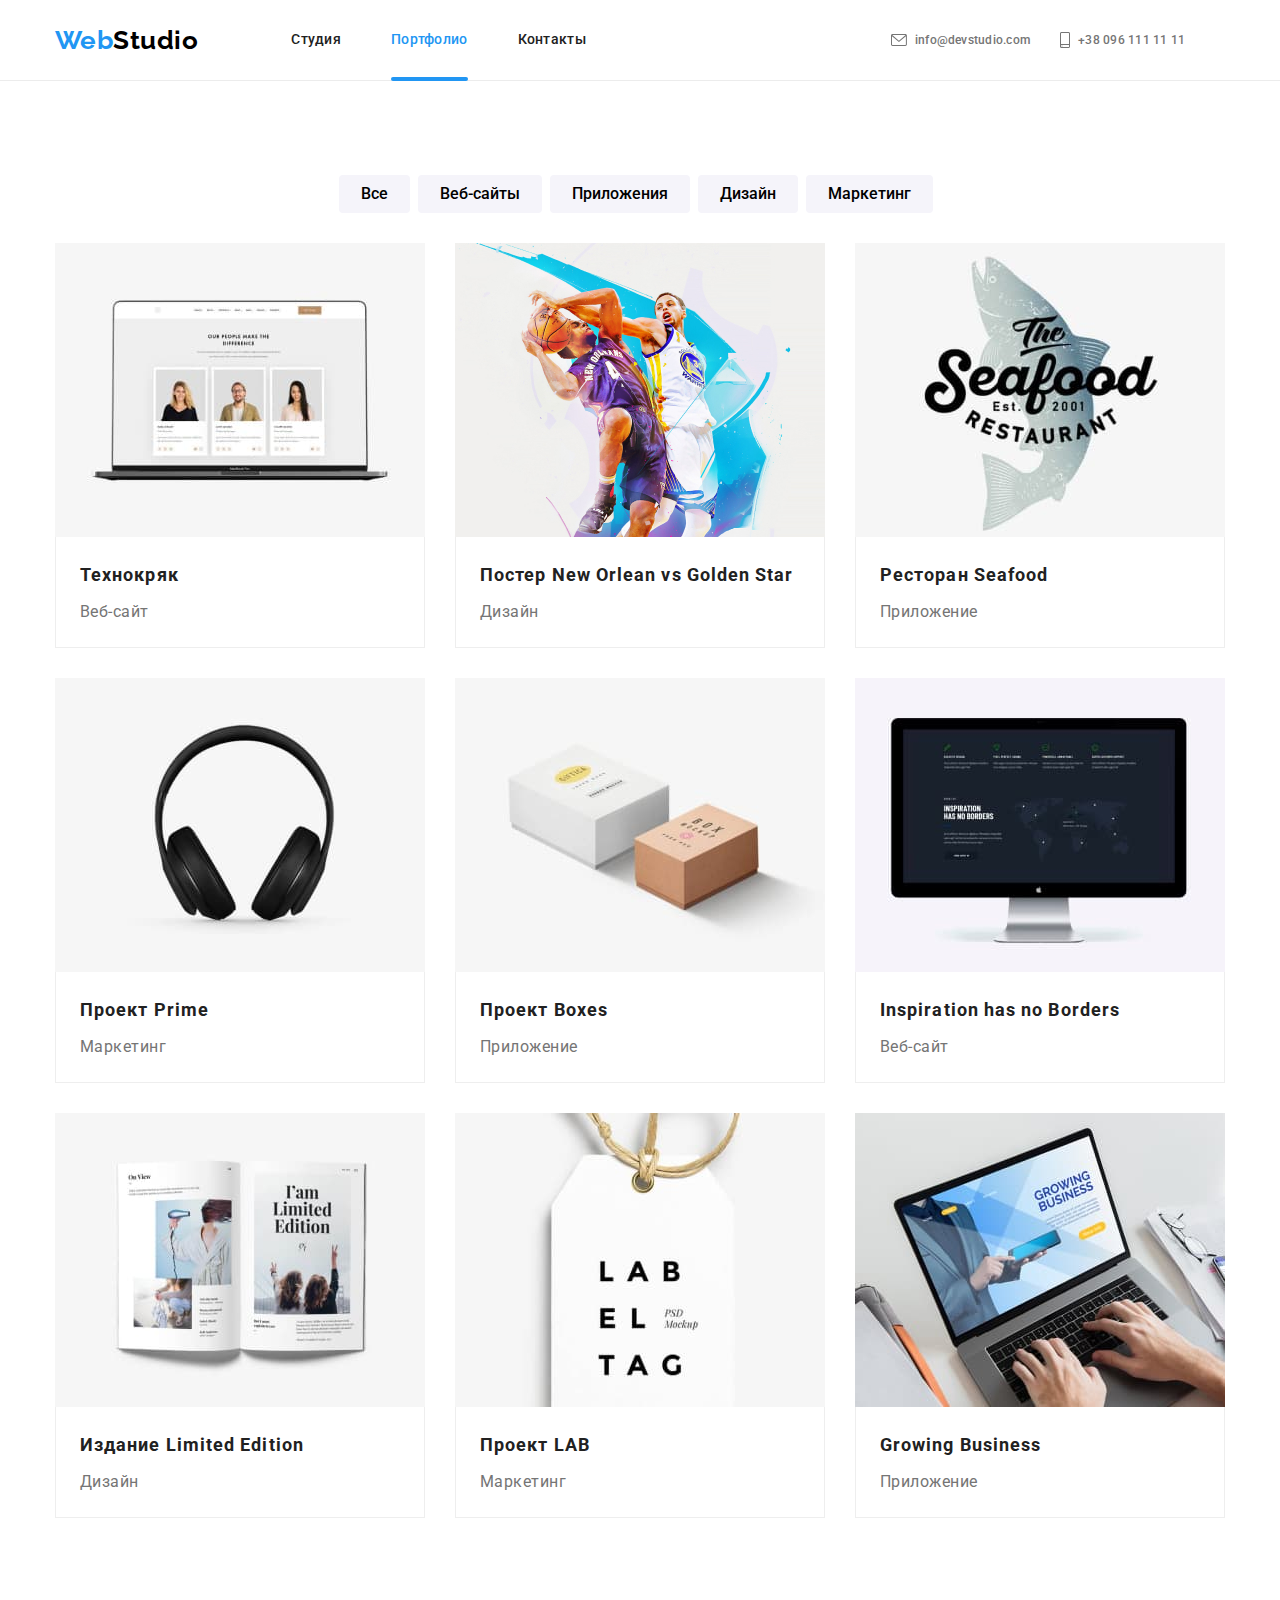
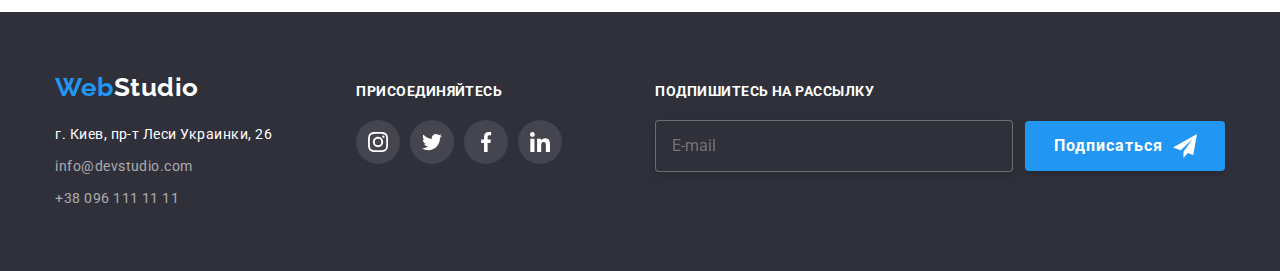
==== commit 06720e6c: "bugfixes" ====
--- a/portfolio.html
+++ b/portfolio.html
@@ -147,8 +147,10 @@
                     исчерпывающие сведения о компании или частном лице.
                   </p>
                 </div>
-                <h2 class="projects__subtitle">Технокряк</h2>
-                <p class="projects__text">Веб-сайт</p></a
+                <div class="projects__wrapper2">
+                  <h2 class="projects__subtitle">Технокряк</h2>
+                  <p class="projects__text">Веб-сайт</p>
+                </div></a
               >
             </li>
             <li class="projects__item">
@@ -181,10 +183,12 @@
                     исчерпывающие сведения о компании или частном лице.
                   </p>
                 </div>
-                <h2 class="projects__subtitle">
-                  Постер New Orlean vs Golden Star
-                </h2>
-                <p class="projects__text">Дизайн</p></a
+                <div class="projects__wrapper2">
+                  <h2 class="projects__subtitle">
+                    Постер New Orlean vs Golden Star
+                  </h2>
+                  <p class="projects__text">Дизайн</p>
+                </div></a
               >
             </li>
             <li class="projects__item">
@@ -217,8 +221,10 @@
                     исчерпывающие сведения о компании или частном лице.
                   </p>
                 </div>
-                <h2 class="projects__subtitle">Ресторан Seafood</h2>
-                <p class="projects__text">Приложение</p></a
+                <div class="projects__wrapper2">
+                  <h2 class="projects__subtitle">Ресторан Seafood</h2>
+                  <p class="projects__text">Приложение</p>
+                </div></a
               >
             </li>
             <li class="projects__item">
@@ -251,8 +257,10 @@
                     исчерпывающие сведения о компании или частном лице.
                   </p>
                 </div>
-                <h2 class="projects__subtitle">Проект Prime</h2>
-                <p class="projects__text">Маркетинг</p></a
+                <div class="projects__wrapper2">
+                  <h2 class="projects__subtitle">Проект Prime</h2>
+                  <p class="projects__text">Маркетинг</p>
+                </div></a
               >
             </li>
             <li class="projects__item">
@@ -285,8 +293,10 @@
                     исчерпывающие сведения о компании или частном лице.
                   </p>
                 </div>
-                <h2 class="projects__subtitle">Проект Boxes</h2>
-                <p class="projects__text">Приложение</p></a
+                <div class="projects__wrapper2">
+                  <h2 class="projects__subtitle">Проект Boxes</h2>
+                  <p class="projects__text">Приложение</p>
+                </div></a
               >
             </li>
             <li class="projects__item">
@@ -319,8 +329,10 @@
                     исчерпывающие сведения о компании или частном лице.
                   </p>
                 </div>
-                <h2 class="projects__subtitle">Inspiration has no Borders</h2>
-                <p class="projects__text">Веб-сайт</p></a
+                <div class="projects__wrapper2">
+                  <h2 class="projects__subtitle">Inspiration has no Borders</h2>
+                  <p class="projects__text">Веб-сайт</p>
+                </div></a
               >
             </li>
             <li class="projects__item">
@@ -353,8 +365,10 @@
                     исчерпывающие сведения о компании или частном лице.
                   </p>
                 </div>
-                <h2 class="projects__subtitle">Издание Limited Edition</h2>
-                <p class="projects__text">Дизайн</p></a
+                <div class="projects__wrapper2">
+                  <h2 class="projects__subtitle">Издание Limited Edition</h2>
+                  <p class="projects__text">Дизайн</p>
+                </div></a
               >
             </li>
             <li class="projects__item">
@@ -387,8 +401,10 @@
                     исчерпывающие сведения о компании или частном лице.
                   </p>
                 </div>
-                <h2 class="projects__subtitle">Проект LAB</h2>
-                <p class="projects__text">Маркетинг</p></a
+                <div class="projects__wrapper2">
+                  <h2 class="projects__subtitle">Проект LAB</h2>
+                  <p class="projects__text">Маркетинг</p>
+                </div></a
               >
             </li>
             <li class="projects__item">
@@ -421,8 +437,10 @@
                     исчерпывающие сведения о компании или частном лице.
                   </p>
                 </div>
-                <h2 class="projects__subtitle">Growing Business</h2>
-                <p class="projects__text">Приложение</p></a
+                <div class="projects__wrapper2">
+                  <h2 class="projects__subtitle">Growing Business</h2>
+                  <p class="projects__text">Приложение</p>
+                </div></a
               >
             </li>
           </ul>
@@ -432,7 +450,7 @@
     <!--Footer-->
     <footer class="page-footer">
       <div class="container container--tablet container--desktop">
-        <section class="page-footer--display">
+        <div class="page-footer--display">
           <a href="./index.html" class="page-footer__logo"
             ><span class="page-footer__logo--secondary">Web</span>Studio</a
           >
@@ -452,10 +470,10 @@
               </li>
             </ul>
           </address>
-        </section>
+        </div>
         <!-- Footer - Join -->
-        <section class="join">
-          <h3 class="join__title">Присоединяйтесь</h3>
+        <div class="join">
+          <p class="join__title">Присоединяйтесь</p>
           <ul class="join__list">
             <li class="join__item">
               <a href="https://www.youtube.com/watch?v=dQw4w9WgXcQ">
@@ -498,31 +516,30 @@
               ></a>
             </li>
           </ul>
-        </section>
+        </div>
         <!-- Footer - Subscription -->
-        <section class="subscription">
-          <form class="subscription__form">
-            <label class="subscription__title">Подпишитесь на рассылку</label>
-            <div class="subscription__wrapper">
-              <input
-                class="subscription__input"
-                type="email"
-                name="email"
-                id="email"
-                placeholder="E-mail"
-              />
-              <button class="subscription__btn" type="submit">
-                Подписаться<svg
-                  class="subscription__icon"
-                  width="24"
-                  height="24"
-                >
-                  <use href="./images/icons.svg#icon-send"></use>
-                </svg>
-              </button>
-            </div>
-          </form>
-        </section>
+          <div class="subscription">
+            <form class="subscription__form">
+              <label class="subscription__title">Подпишитесь на рассылку</label>
+              <div class="subscription__wrapper">
+                <input
+                  class="subscription__input"
+                  type="email"
+                  name="email"
+                  id="email"
+                  placeholder="E-mail"
+                />
+                <button class="subscription__btn" type="submit">
+                  Подписаться<svg
+                    class="subscription__icon"
+                    width="24"
+                    height="24"
+                  >
+                    <use href="./images/icons.svg#icon-send"></use>
+                  </svg>
+                </button>
+            </form>
+          </div>
       </div>
     </footer>
     <script src="./js/menu.js"></script>
--- a/css/main.min.css
+++ b/css/main.min.css
@@ -1,2 +1,2 @@
-body{font-family:"Roboto",sans-serif;color:#212121;background-color:#fff;letter-spacing:0.03em}body.modal-open,body.menu-open{overflow:hidden}h1{margin:0;padding:0}h2{margin:0;padding:0}h3{margin:0;padding:0}p{margin:0;padding:0}ul{margin:0;padding:0}button{cursor:pointer}.container{margin-left:auto;margin-right:auto;padding-left:15px;padding-right:15px}@media screen and (min-width: 480px){.container{width:480px}}@media screen and (min-width: 768px){.container{width:768px}}@media screen and (min-width: 1200px){.container{width:1200px}}.page-header{position:relative;border-bottom:1px solid #ececec;padding:10px 0px}.page-header--display{display:flex;align-items:center}@media screen and (min-width: 768px){.page-header{padding:0}}.page-header__logo{color:#000;text-decoration:none;font-family:"Raleway",sans-serif;font-weight:700;font-size:24px;line-height:1.17}.page-header__logo--secondary{color:#2196f3}@media screen and (min-width: 1200px){.page-header__logo{font-size:26px;line-height:1.19}}.page-header__menu{background-color:transparent;border:none;padding:0;margin-left:auto;z-index:1000}.page-header__menu.is-open .page-header__icon--close{display:block}.page-header__menu.is-open .page-header__icon{display:none}@media screen and (min-width: 768px){.page-header__menu{display:none}}.page-header__menu.is-open{display:block}.page-header__menu.is-open+.menu{display:block;position:absolute;top:0%;left:0;width:100%;height:100vh}@media screen and (max-height: 750px){.page-header__menu.is-open+.menu{display:flex;flex-direction:column;justify-content:space-around}}.page-header__icon--close{display:none}.menu{z-index:999;padding:48px 40px;background-color:#fff;overflow-y:scroll}@media screen and (max-width: 767px){.menu{display:none}}@media screen and (min-width: 768px){.menu{display:flex;margin-left:88px;padding:0;overflow-y:visible}}@media screen and (min-width: 1200px){.menu{margin-left:93px}}@media screen and (min-width: 768px){.navigation{margin-right:84px;display:flex;justify-content:center;align-items:center}}@media screen and (min-width: 1200px){.navigation{margin-right:305px}}.navigation__list{font-weight:500;font-size:40px;line-height:1.175;letter-spacing:0.02em;list-style:none}@media screen and (min-width: 768px){.navigation__list{display:flex}}.navigation__item{position:relative}.navigation__item:not(:last-child){margin-bottom:30px}@media screen and (min-width: 768px){.navigation__item:not(:last-child){margin-right:50px;margin-bottom:0px}.navigation__item--current{color:#2196f3}.navigation__item--current::after{content:'';display:inline-block;background:#2196f3;border-radius:2px;position:absolute;left:0;height:4px;width:100%;bottom:-1px}}.navigation__link{color:inherit;text-decoration:none;display:block;transition-property:color;transition-duration:250ms;transition-timing-function:cubic-bezier(0.4, 0, 0.2, 1)}.navigation__link:hover,.navigation__link:focus{color:#2196f3}@media screen and (min-width: 768px){.navigation__link{font-weight:500;font-size:14px;line-height:1.14;letter-spacing:0.02em;padding:32px 0}}.contacts{font-weight:500;font-size:14px;line-height:1.14;letter-spacing:0.02em;list-style:none;margin-top:302px}@media screen and (max-height: 750px), (min-width: 768px){.contacts{margin-top:0px}}@media screen and (min-width: 768px){.contacts{display:flex;flex-direction:column-reverse;justify-content:center}}@media screen and (min-width: 1200px){.contacts{display:flex;flex-direction:row-reverse;justify-content:center;align-items:center}}.contacts__item:first-child{margin-bottom:30px}@media screen and (min-width: 768px){.contacts__item:first-child{margin-bottom:0px;margin-top:10px}}@media screen and (min-width: 1200px){.contacts__item:first-child{margin-top:0px;margin-left:30px}}.contacts__link{text-decoration:none;transition-property:color;transition-duration:250ms;transition-timing-function:cubic-bezier(0.4, 0, 0.2, 1)}.contacts__link.conctacts__item--tel{font-weight:500;font-size:34px;line-height:1.176;letter-spacing:0.02em;color:#2196f3}.contacts__link.contacts__item--email{font-weight:500;font-size:24px;line-height:1.166;letter-spacing:0.02em;color:#757575}@media screen and (min-width: 768px){.contacts__link.conctacts__item--tel,.contacts__link.contacts__item--email{font-weight:500;font-size:12px;line-height:1.17;letter-spacing:0.02em;color:#757575}.contacts__link.conctacts__item--tel:hover,.contacts__link.contacts__item--email:hover,.contacts__link.conctacts__item--tel:focus,.contacts__link.contacts__item--email:focus{color:#2196f3}}@media screen and (min-width: 1200px){.contacts__link{display:flex;align-items:center}}.contacts__icon{margin-right:8px;fill:currentColor}@media screen and (max-width: 767px){.contacts__icon{display:none}}.header-social{margin-top:64px;list-style:none;display:flex;flex-wrap:wrap}@media screen and (min-width: 768px){.header-social{display:none}}@media screen and (max-height: 750px){.header-social{margin-top:0px}}.header-social__item{padding-right:10px}.header-social__item:not(:first-child){padding-left:10px}.header-social__item:not(:last-child){border-right:1px solid rgba(33,33,33,0.2)}.header-social__link{font-weight:500;font-size:18px;line-height:1.22;letter-spacing:0.02em;text-decoration:none;color:#2196f3}.hero{background-color:#2f303a;background-image:linear-gradient(rgba(47,48,58,0.4), rgba(47,48,58,0.4)),url(../images/hero-mobile.jpg);background-repeat:no-repeat;background-position:center;background-size:cover;text-align:center}@media (min-device-pixel-ratio: 2), (min-resolution: 192dpi), (min-resolution: 2dppx){.hero{background-image:linear-gradient(rgba(47,48,58,0.4), rgba(47,48,58,0.4)),url(../images/hero-mobile@2x.jpg)}}@media screen and (min-width: 768px){.hero{background-image:linear-gradient(rgba(47,48,58,0.4), rgba(47,48,58,0.4)),url(../images/hero-tablet.jpg)}}@media screen and (min-width: 768px) and (min-device-pixel-ratio: 2), screen and (min-width: 768px) and (min-resolution: 192dpi), screen and (min-width: 768px) and (min-resolution: 2dppx){.hero{background-image:linear-gradient(rgba(47,48,58,0.4), rgba(47,48,58,0.4)),url(../images/hero-tablet@2x.jpg)}}@media screen and (min-width: 1200px){.hero{background-image:linear-gradient(rgba(47,48,58,0.4), rgba(47,48,58,0.4)),url(../images/hero-desktop.jpg)}}@media screen and (min-width: 1200px) and (min-device-pixel-ratio: 2), screen and (min-width: 1200px) and (min-resolution: 192dpi), screen and (min-width: 1200px) and (min-resolution: 2dppx){.hero{background-image:linear-gradient(rgba(47,48,58,0.4), rgba(47,48,58,0.4)),url(../images/hero-desktop@2x.jpg)}}.hero--wrapper{padding:118px 60px}@media screen and (min-width: 768px){.hero--wrapper{padding:118px 204px}}@media screen and (min-width: 1200px){.hero--wrapper{padding:200px 0px}}.hero__title{color:#fff;font-weight:900;text-align:center;letter-spacing:0.06em;text-transform:uppercase;margin-bottom:30px;font-size:26px;line-height:1.62}@media screen and (min-width: 1200px){.hero__title{font-size:44px;line-height:1.36}}.hero__btn{color:#fff;background-color:#2196f3;border:none;font-weight:700;font-size:16px;line-height:1.87;text-align:center;letter-spacing:0.06em;border-radius:4px;min-width:200px;padding:10px 32px;transition:background-color 250ms cubic-bezier(0.4, 0, 0.2, 1)}.hero__btn:hover,.hero__btn:focus{background-color:#188ce8}.features{padding-top:60px;padding-bottom:60px}@media screen and (min-width: 1200px){.features{padding-top:94px;padding-bottom:94px}}.features__title{clip:rect(1px, 1px, 1px, 1px);clip-path:inset(50%);height:1px;width:1px;margin:-1px;overflow:hidden;padding:0;position:absolute}.features__list{list-style:none;margin-left:auto;margin-right:auto}@media screen and (min-width: 768px){.features__list{display:flex;flex-wrap:wrap;justify-content:space-between;gap:30px}}@media screen and (max-width: 767px){.features__item:not(:first-child){margin-top:30px}}@media screen and (min-width: 768px){.features__item{width:calc((100% - 30px) / 2)}}@media screen and (min-width: 1200px){.features__item{width:calc((100% - 90px) / 4)}}.features__icon--wrapper{width:100%;height:120px;background-color:#f5f4fa;display:flex;align-items:center;justify-content:center}.features__icon{background-color:#f5f4fa;border-radius:4px;width:70px;height:70px}.features__subtitle{font-weight:700;font-size:14px;line-height:1.14;text-transform:uppercase;margin-top:30px;margin-bottom:10px;text-align:center}@media screen and (min-width: 1200px){.features__subtitle{text-align:left}}.features__text{color:#757575;font-size:14px;line-height:1.71;text-align:left}.work{display:none}@media screen and (min-width: 1200px){.work{display:block;padding-top:0px;padding-bottom:94px}}.work__title{font-weight:700;font-size:36px;line-height:1.17;text-align:center;margin-bottom:50px}.work__list{display:flex;justify-content:space-between}.work__item{list-style:none;display:inline-block;position:relative}.work__img{display:block}.work__text{position:absolute;bottom:0;padding:27px 0px;width:100%;background-color:rgba(47,48,58,0.8);font-weight:700;font-size:14px;line-height:1.14;text-align:center;text-transform:uppercase;color:#fff}.team{background:#f5f4fa;padding-top:60px;padding-bottom:60px}@media screen and (min-width: 1200px){.team{padding-top:94px;padding-bottom:94px}}.team__title{font-weight:700;text-align:center;font-size:28px;line-height:1.18;margin-bottom:30px}@media screen and (min-width: 1200px){.team__title{font-size:36px;line-height:1.166;margin-bottom:50px}}.team__list{list-style:none}@media screen and (min-width: 768px){.team__list{display:flex;flex-wrap:wrap;justify-content:space-between;gap:30px}}.team__item{background-color:#fff;box-shadow:0px 1px 3px rgba(0,0,0,0.12),0px 1px 1px rgba(0,0,0,0.14),0px 2px 1px rgba(0,0,0,0.2);border-radius:0px 0px 4px 4px;padding-bottom:24px}@media screen and (max-width: 767px){.team__item{margin-bottom:30px}.team__item:last-child{margin-bottom:0px}}@media screen and (min-width: 768px){.team__item{width:calc((100% - 30px) / 2)}}@media screen and (min-width: 1200px){.team__item{width:calc((100% - 90px) / 4);padding-bottom:30px}}.team__img{display:block;width:calc(100vw - 30px);max-width:450px;height:auto}@media screen and (min-width: 768px){.team__img{width:100%}}.team__subtitle{font-weight:500;font-size:16px;line-height:1.19;text-align:center;margin-top:30px;margin-bottom:10px}.team__text{color:#757575;font-size:16px;line-height:1.19;text-align:center}.social{display:flex;list-style:none;justify-content:center;margin-top:16px}.social__item{width:44px;height:44px;border-radius:50%;transition-property:background-color;transition-duration:250ms;transition-timing-function:cubic-bezier(0.4, 0, 0.2, 1)}.social__item:not(:first-child){margin-left:10px}.social__item:hover{background-color:#2196f3}.social__icon{fill:#afb1b8;padding:12px;transition-property:fill;transition-duration:250ms;transition-timing-function:cubic-bezier(0.4, 0, 0.2, 1)}.social__icon:hover,.social__icon:focus{fill:#fff}.customers{padding-top:60px;padding-bottom:60px}@media screen and (min-width: 1200px){.customers{padding-top:94px;padding-bottom:94px}}.customers__title{font-weight:700;text-align:center;font-size:28px;line-height:1.18;margin-bottom:30px}@media screen and (min-width: 1200px){.customers__title{font-size:36px;line-height:1.166}}.customers__list{display:flex;flex-wrap:wrap;list-style:none;gap:30px}.customers__item{display:inline-block;width:calc((100% - 30px) / 2);border:1px solid #afb1b8;border-radius:4px;transition-property:border-color;transition-duration:250ms;transition-timing-function:cubic-bezier(0.4, 0, 0.2, 1)}.customers__item:hover{border-color:#2196f3}.customers__item:hover .customers__icon{fill:#2196f3}@media screen and (min-width: 768px){.customers__item{width:calc((100% - 30px * 2) / 3)}}@media screen and (min-width: 1200px){.customers__item{width:calc((100% - 30px * 5) / 6)}}.customers__item a{display:flex;align-items:center;justify-content:center;padding:15px 0px}.customers__icon{fill:#afb1b8;transition-property:fill;transition-duration:250ms;transition-timing-function:cubic-bezier(0.4, 0, 0.2, 1);width:106px;height:60px}.backdrop{position:fixed;top:0;left:0;width:100%;height:100%;background-color:rgba(0,0,0,0.2);transition-property:opacity;transition-duration:250ms;transition-timing-function:cubic-bezier(0.4, 0, 0.2, 1);overflow-y:scroll;z-index:10000}.backdrop.is-hidden{visibility:hidden;opacity:0;pointer-events:none}.backdrop.is-hidden .modal{visibility:hidden;opacity:0;transform:translate(-50%, -50%) scale(0.9)}.modal{position:absolute;width:calc(100% - 30px);max-width:450px;top:50%;left:50%;transform:translate(-50%, -50%) scale(1);padding:40px;background-color:#fff;box-shadow:0px 1px 3px rgba(0,0,0,0.12),0px 1px 1px rgba(0,0,0,0.14),0px 2px 1px rgba(0,0,0,0.2);border-radius:4px;transition-property:opacity visibility transform;transition-duration:250ms;transition-timing-function:cubic-bezier(0.4, 0, 0.2, 1)}@media screen and (max-height: 625px){.modal{top:0%;transform:translate(-50%, 0) scale(1)}}@media screen and (min-width: 1200px){.modal{max-width:528px}}.modal__btn{width:30px;height:30px;border-radius:50%;background:#fff;border:1px solid rgba(0,0,0,0.1);display:flex;justify-content:center;align-items:center;position:absolute;top:8px;right:8px}.modal__btn:hover .modal__icon{fill:#2196f3}.modal__icon{transition:fill 250ms cubic-bezier(0.4, 0, 0.2, 1)}.modal__title{font-weight:700;font-size:20px;line-height:1.15;text-align:center;color:#212121;margin-bottom:30px}.fieldset{display:flex;flex-direction:column;margin:0px;padding:0px;border:none}.fieldset__label{font-size:12px;line-height:1.17;letter-spacing:0.01em;color:#757575;position:absolute;bottom:calc(100% + 4px);left:0;transition:color 250ms cubic-bezier(0.4, 0, 0.2, 1)}.fieldset__wrapper{position:relative;display:flex;margin-bottom:28px}.fieldset__wrapper:last-child{margin-bottom:20px}.fieldset__input{border:1px solid rgba(33,33,33,0.2);border-radius:4px;min-height:40px;width:100%;padding-left:42px;transition:border-color 250ms cubic-bezier(0.4, 0, 0.2, 1)}.fieldset__input:focus-visible{border:1px solid #2196f3;outline:transparent}.fieldset__input:focus-visible+.fieldset__icon{fill:#2196f3}.fieldset__input:focus-visible ~ .fieldset__label{color:#2196f3}.fieldset__icon{position:absolute;top:11px;left:12px;transition:fill 250ms cubic-bezier(0.4, 0, 0.2, 1)}.fieldset__comment{padding:12px 16px;resize:none;border:1px solid rgba(33,33,33,0.2);border-radius:4px;width:100%;font-style:normal;font-size:14px;line-height:1.14;letter-spacing:0.01em;transition:border-color 250ms cubic-bezier(0.4, 0, 0.2, 1)}.fieldset__comment:focus-visible{border:1px solid #2196f3;outline:transparent}.fieldset__comment:focus-visible ~ .fieldset__label{color:#2196f3}@media screen and (min-width: 1200px){.fieldset__comment{font-size:12px;line-height:1.166}}.fieldset__send{background:#2196f3;box-shadow:0px 4px 4px rgba(0,0,0,0.15);border-radius:4px;border-color:transparent;padding:10px 55px 10px 56px;font-weight:700;font-size:16px;line-height:1.88;display:flex;margin-left:auto;margin-right:auto;margin-top:30px;letter-spacing:0.06em;color:#fff;transition:background-color 250ms cubic-bezier(0.4, 0, 0.2, 1)}.fieldset__send:hover{background:#188ce8}.checkbox{display:flex}.checkbox__input{-webkit-appearance:none;-moz-appearance:none;appearance:none}.checkbox__input:checked+.checkbox__label .checkbox__icon{border:none;fill:#2196f3}.checkbox__label{display:flex;align-items:center;font-weight:400;font-size:12px;line-height:1.17;letter-spacing:0.03em;color:#757575}@media screen and (min-width: 1200px){.checkbox__label{font-size:14px;line-height:1.71}}.checkbox__icon{border:2px solid #212121;border-radius:4px;fill:transparent;margin-right:8px}.checkbox__terms{color:#2196f3}.checkbox__terms:visited{color:#2196f3}.page-footer{color:#fff;background-color:#2f303a;padding:60px 0px}@media screen and (min-width: 768px){.container--tablet{display:flex;flex-wrap:wrap;justify-content:center;align-items:flex-start}}@media screen and (min-width: 1200px){.container--desktop{flex-wrap:nowrap}}.page-footer--display{display:flex;flex-direction:column;justify-items:center;align-items:center;flex-wrap:wrap}@media screen and (min-width: 1200px){.page-footer--display{align-items:flex-start}}.page-footer__logo{color:inherit;text-decoration:none;font-family:'Raleway';font-style:normal;font-weight:700;margin-bottom:20px;display:block;font-size:24px;line-height:1.17}.page-footer__logo:visited{color:inherit}@media screen and (min-width: 1200px){.page-footer__logo{font-size:26px;line-height:1.19}}.page-footer__logo .page-footer__logo--secondary{color:#2196f3}.address{font-style:normal;font-size:14px;line-height:1.71}.address__text{margin-bottom:8px}.address__list{list-style:none;text-align:center}@media screen and (min-width: 1200px){.address__list{text-align:left}}.address__item:not(:last-child){margin-bottom:8px}.address__link{color:rgba(255,255,255,0.6);text-decoration:none;transition-property:color;transition-duration:250ms;transition-timing-function:cubic-bezier(0.4, 0, 0.2, 1)}.address__link:hover,.address__link:focus{color:#2196f3;text-decoration:none}.join{display:flex;flex-direction:column;align-items:center;margin:60px 0px}@media screen and (min-width: 768px){.join{margin:0px 0px 0px 165px}}@media screen and (min-width: 1200px){.join{margin-left:70px;padding-top:12px;align-items:flex-start}}.join__title{font-weight:700;font-size:14px;line-height:1.14;text-transform:uppercase;margin-bottom:20px}.join__list{display:flex;list-style:none}.join__item{width:44px;height:44px;background-color:rgba(255,255,255,0.1);border-radius:50%;transition-property:background-color;transition-duration:250ms;transition-timing-function:cubic-bezier(0.4, 0, 0.2, 1)}.join__item:not(:first-child){margin-left:10px}.join__item:hover{background-color:#2196f3}.join__icon{fill:#fff;padding:12px}.subscription{display:flex;flex-direction:column;align-items:center}@media screen and (min-width: 768px){.subscription{margin-top:60px}}@media screen and (min-width: 1200px){.subscription{margin-top:0px;margin-left:93px;padding-top:12px}}.subscription__title{display:block;font-size:14px;font-weight:700;line-height:1.14;text-transform:uppercase;margin-bottom:20px;text-align:center}@media screen and (min-width: 1200px){.subscription__title{text-align:left}}.subscription__wrapper{display:flex;flex-direction:column;align-items:center;width:100%}@media screen and (min-width: 1200px){.subscription__wrapper{flex-direction:row}}.subscription__input{border:1px solid rgba(255,255,255,0.3);filter:drop-shadow(0px 4px 4px rgba(0,0,0,0.15));border-radius:4px;background-color:#2f303a;padding:15px 0px 15px 16px;width:calc(100vw - 30px);max-width:450px;margin-bottom:20px;line-height:1.25}@media screen and (min-width: 1200px){.subscription__input{max-width:358px;margin-bottom:0px;margin-right:12px}}.subscription__btn{background-color:#2196f3;box-shadow:0px 4px 4px rgba(0,0,0,0.15);border-width:0px;border-radius:4px;border-color:transparent;font-weight:700;font-size:16px;line-height:1.88;display:flex;align-items:center;text-align:center;letter-spacing:0.06em;color:#fff;padding:10px 28px 10px 29px}.subscription__icon{margin-left:10px}.projects{padding-top:60px;padding-bottom:60px}@media screen and (min-width: 1200px){.projects{padding-top:94px;padding-bottom:94px}}.projects__title{clip:rect(1px, 1px, 1px, 1px);clip-path:inset(50%);height:1px;width:1px;margin:-1px;overflow:hidden;padding:0;position:absolute}.categories{list-style:none;display:flex;flex-wrap:wrap;justify-content:flex-start;margin-bottom:40px}@media screen and (min-width: 768px){.categories{justify-content:center;margin-bottom:30px}}.categories__item{margin-bottom:15px;margin-right:8px}@media screen and (min-width: 768px){.categories__item{margin-bottom:0px}}.categories__btn{background-color:#f5f4fa;border:none;font-weight:500;font-size:16px;line-height:1.62;text-align:center;padding:6px 22px;border-radius:4px;transition-property:color, background-color, box-shadow;transition-duration:250ms;transition-timing-function:cubic-bezier(0.4, 0, 0.2, 1)}.categories__btn:hover,.categories__btn:focus{color:#fff;background-color:#2196f3;box-shadow:0px 3px 1px rgba(0,0,0,0.1),0px 1px 2px rgba(0,0,0,0.08),0px 2px 2px rgba(0,0,0,0.12)}.projects__list{list-style:none;display:flex;flex-wrap:wrap;gap:30px}.projects__item{border-bottom:1px solid #eeeeee;padding-bottom:20px;overflow:hidden;transition-property:box-shadow;transition-duration:250ms;transition-timing-function:cubic-bezier(0.4, 0, 0.2, 1)}.projects__item:hover{box-shadow:0px 1px 1px rgba(0,0,0,0.12),0px 4px 4px rgba(0,0,0,0.06),1px 4px 6px rgba(0,0,0,0.16)}.projects__item:hover .projects__slidetext{transform:translateY(0%)}@media screen and (min-width: 768px){.projects__item{width:calc((100% - 30px) / 2)}}@media screen and (min-width: 1200px){.projects__item{width:calc((100% - 30px * 2) / 3)}}.projects__link{text-decoration:none}.projects__link:visited{color:inherit}.projects__wrapper{position:relative;overflow:hidden}.projects__img{display:block;width:calc(100vw - 30px);max-width:450px;height:auto;max-height:294px}@media screen and (min-width: 768px){.projects__img{width:100%}}.projects__slidetext{position:absolute;top:0;left:0;padding:77px 24px;height:100%;transform:translateY(100%);font-size:18px;line-height:1.56;color:#ffffff;background-color:rgba(33,150,243,0.9);transition-property:transform;transition-duration:250ms;transition-timing-function:cubic-bezier(0.4, 0, 0.2, 1)}@media screen and (min-width: 768px){.projects__slidetext{padding:49px 24px 0px}}@media screen and (min-width: 1200px){.projects__slidetext{padding:63px 24px 0px}}.projects__subtitle{margin-top:20px;margin-bottom:4px;font-weight:700;font-size:18px;line-height:2;letter-spacing:0.06em}.projects__text{font-size:16px;line-height:1.88;color:#757575}.projects__text,.projects__subtitle{padding-left:24px;padding-right:24px}
+body{font-family:"Roboto",sans-serif;color:#212121;background-color:#fff;letter-spacing:0.03em}body.modal-open,body.menu-open{overflow:hidden}h1{margin:0;padding:0}h2{margin:0;padding:0}h3{margin:0;padding:0}p{margin:0;padding:0}ul{margin:0;padding:0}button{cursor:pointer}.container{margin-left:auto;margin-right:auto;padding-left:15px;padding-right:15px}@media screen and (min-width: 480px){.container{width:480px}}@media screen and (min-width: 768px){.container{width:768px}}@media screen and (min-width: 1200px){.container{width:1200px}}.page-header{position:relative;border-bottom:1px solid #ececec;padding:10px 0px}.page-header--display{display:flex;align-items:center}@media screen and (min-width: 768px){.page-header{padding:0}}.page-header__logo{color:#000;text-decoration:none;font-family:"Raleway",sans-serif;font-weight:700;font-size:24px;line-height:1.17}.page-header__logo--secondary{color:#2196f3}@media screen and (min-width: 1200px){.page-header__logo{font-size:26px;line-height:1.19}}.page-header__menu{background-color:transparent;border:none;padding:0;margin-left:auto;z-index:1000}.page-header__menu.is-open .page-header__icon--close{display:block}.page-header__menu.is-open .page-header__icon{display:none}@media screen and (min-width: 768px){.page-header__menu{display:none}}.page-header__menu.is-open{display:block}.page-header__menu.is-open+.menu{display:block;position:absolute;top:0%;left:0;width:100%;height:100vh}@media screen and (max-height: 750px){.page-header__menu.is-open+.menu{display:flex;flex-direction:column;justify-content:space-around}}.page-header__icon--close{display:none}.menu{z-index:999;padding:48px 40px;background-color:#fff;overflow-y:scroll}@media screen and (max-width: 767px){.menu{display:none}}@media screen and (min-width: 768px){.menu{display:flex;margin-left:88px;padding:0;overflow-y:visible}.menu.is-open{display:block;position:absolute;top:0%;left:0;width:100%;height:100vh;padding:48px 40px;margin-left:0px;overflow-y:scroll}.menu.is-open .navigation{display:block;margin-right:0px}.menu.is-open .navigation__list{display:block}.menu.is-open .navigation__item:not(:last-child){margin-right:0px;margin-bottom:30px}.menu.is-open .navigation__item--current{color:#212121}.menu.is-open .navigation__item--current::after{content:'';background:transparent}.menu.is-open .navigation__link{font-weight:500;font-size:40px;line-height:1.175;letter-spacing:0.02em;padding:0px}.menu.is-open .contacts{margin-top:302px;display:block}}@media screen and (min-width: 768px) and (max-height: 750px){.menu.is-open .contacts{margin-top:20px;margin-bottom:20px}}@media screen and (min-width: 768px){.menu.is-open .contacts__item:first-child{margin-bottom:30px;margin-top:0px;margin-left:0px}.menu.is-open .contacts__link.conctacts__item--tel{font-size:34px;line-height:1.176;letter-spacing:0.02em;color:#2196f3}.menu.is-open .contacts__link.contacts__item--email{font-size:24px;line-height:1.166;letter-spacing:0.02em;color:#757575}.menu.is-open .contacts__icon{display:none}.menu.is-open .header-social{display:flex}}@media screen and (min-width: 768px) and (max-height: 750px){.menu.is-open .header-social{margin-top:0px}}@media screen and (min-width: 1200px){.menu{margin-left:93px}}@media screen and (min-width: 768px){.navigation{margin-right:84px;display:flex;justify-content:center;align-items:center}}@media screen and (min-width: 1200px){.navigation{margin-right:305px}}.navigation__list{font-weight:500;font-size:40px;line-height:1.175;letter-spacing:0.02em;list-style:none}@media screen and (min-width: 768px){.navigation__list{display:flex}}.navigation__item{position:relative}.navigation__item:not(:last-child){margin-bottom:30px}@media screen and (min-width: 768px){.navigation__item:not(:last-child){margin-right:50px;margin-bottom:0px}.navigation__item--current{color:#2196f3}.navigation__item--current::after{content:'';display:inline-block;background:#2196f3;border-radius:2px;position:absolute;left:0;height:4px;width:100%;bottom:-1px}}.navigation__link{color:inherit;text-decoration:none;display:block;transition-property:color;transition-duration:250ms;transition-timing-function:cubic-bezier(0.4, 0, 0.2, 1)}.navigation__link:hover,.navigation__link:focus{color:#2196f3}@media screen and (min-width: 768px){.navigation__link{font-weight:500;font-size:14px;line-height:1.14;letter-spacing:0.02em;padding:32px 0}}.contacts{font-weight:500;font-size:14px;line-height:1.14;letter-spacing:0.02em;list-style:none;margin-top:302px}@media screen and (max-height: 750px), (min-width: 768px){.contacts{margin-top:0px}}@media screen and (min-width: 768px){.contacts{display:flex;flex-direction:column-reverse;justify-content:center}}@media screen and (min-width: 1200px){.contacts{display:flex;flex-direction:row-reverse;justify-content:center;align-items:center}}.contacts__item:first-child{margin-bottom:30px}@media screen and (min-width: 768px){.contacts__item:first-child{margin-bottom:0px;margin-top:10px}}@media screen and (min-width: 1200px){.contacts__item:first-child{margin-top:0px;margin-left:30px}}.contacts__link{text-decoration:none;transition-property:color;transition-duration:250ms;transition-timing-function:cubic-bezier(0.4, 0, 0.2, 1)}.contacts__link.conctacts__item--tel{font-weight:500;font-size:34px;line-height:1.176;letter-spacing:0.02em;color:#2196f3}.contacts__link.contacts__item--email{font-weight:500;font-size:24px;line-height:1.166;letter-spacing:0.02em;color:#757575}@media screen and (min-width: 768px){.contacts__link.conctacts__item--tel,.contacts__link.contacts__item--email{font-size:12px;line-height:1.17;letter-spacing:0.02em;color:#757575}.contacts__link.conctacts__item--tel:hover,.contacts__link.contacts__item--email:hover,.contacts__link.conctacts__item--tel:focus,.contacts__link.contacts__item--email:focus{color:#2196f3}}@media screen and (min-width: 1200px){.contacts__link{display:flex;align-items:center}}.contacts__icon{margin-right:8px;fill:currentColor}@media screen and (max-width: 767px){.contacts__icon{display:none}}.header-social{margin-top:64px;list-style:none;display:flex;flex-wrap:wrap}@media screen and (min-width: 768px){.header-social{display:none}}@media screen and (max-height: 750px){.header-social{margin-top:0px}}.header-social__item{padding-right:10px}.header-social__item:not(:first-child){padding-left:10px}.header-social__item:not(:last-child){border-right:1px solid rgba(33,33,33,0.2)}.header-social__link{font-weight:500;font-size:18px;line-height:1.22;letter-spacing:0.02em;text-decoration:none;color:#2196f3}.hero{background-color:#2f303a;background-image:linear-gradient(rgba(47,48,58,0.4), rgba(47,48,58,0.4)),url(../images/hero-mobile.jpg);background-repeat:no-repeat;background-position:center;background-size:cover;text-align:center}@media (min-device-pixel-ratio: 2), (min-resolution: 192dpi), (min-resolution: 2dppx){.hero{background-image:linear-gradient(rgba(47,48,58,0.4), rgba(47,48,58,0.4)),url(../images/hero-mobile@2x.jpg)}}@media screen and (min-width: 768px){.hero{background-image:linear-gradient(rgba(47,48,58,0.4), rgba(47,48,58,0.4)),url(../images/hero-tablet.jpg)}}@media screen and (min-width: 768px) and (min-device-pixel-ratio: 2), screen and (min-width: 768px) and (min-resolution: 192dpi), screen and (min-width: 768px) and (min-resolution: 2dppx){.hero{background-image:linear-gradient(rgba(47,48,58,0.4), rgba(47,48,58,0.4)),url(../images/hero-tablet@2x.jpg)}}@media screen and (min-width: 1200px){.hero{background-image:linear-gradient(rgba(47,48,58,0.4), rgba(47,48,58,0.4)),url(../images/hero-desktop.jpg)}}@media screen and (min-width: 1200px) and (min-device-pixel-ratio: 2), screen and (min-width: 1200px) and (min-resolution: 192dpi), screen and (min-width: 1200px) and (min-resolution: 2dppx){.hero{background-image:linear-gradient(rgba(47,48,58,0.4), rgba(47,48,58,0.4)),url(../images/hero-desktop@2x.jpg)}}.hero--wrapper{padding:118px 60px}@media screen and (min-width: 768px){.hero--wrapper{padding:118px 204px}}@media screen and (min-width: 1200px){.hero--wrapper{padding:200px 0px}}.hero__title{color:#fff;font-weight:900;text-align:center;letter-spacing:0.06em;text-transform:uppercase;margin-bottom:30px;font-size:26px;line-height:1.62}@media screen and (min-width: 1200px){.hero__title{font-size:44px;line-height:1.36}}.hero__btn{color:#fff;background-color:#2196f3;border:none;font-weight:700;font-size:16px;line-height:1.87;text-align:center;letter-spacing:0.06em;border-radius:4px;min-width:200px;padding:10px 32px;transition:background-color 250ms cubic-bezier(0.4, 0, 0.2, 1)}.hero__btn:hover,.hero__btn:focus{background-color:#188ce8}.features{padding-top:60px;padding-bottom:60px}@media screen and (min-width: 1200px){.features{padding-top:94px;padding-bottom:94px}}.features__title{clip:rect(1px, 1px, 1px, 1px);clip-path:inset(50%);height:1px;width:1px;margin:-1px;overflow:hidden;padding:0;position:absolute}.features__list{list-style:none;margin-left:auto;margin-right:auto}@media screen and (min-width: 768px){.features__list{display:flex;flex-wrap:wrap;justify-content:space-between;gap:30px}}@media screen and (max-width: 767px){.features__item:not(:first-child){margin-top:30px}}@media screen and (min-width: 768px){.features__item{width:calc((100% - 30px) / 2)}}@media screen and (min-width: 1200px){.features__item{width:calc((100% - 90px) / 4)}}.features__icon--wrapper{width:100%;height:120px;background-color:#f5f4fa;display:flex;align-items:center;justify-content:center}.features__icon{background-color:#f5f4fa;border-radius:4px;width:70px;height:70px}.features__subtitle{font-weight:700;font-size:14px;line-height:1.14;text-transform:uppercase;margin-top:30px;margin-bottom:10px;text-align:center}@media screen and (min-width: 1200px){.features__subtitle{text-align:left}}.features__text{color:#757575;font-size:14px;line-height:1.71;text-align:left}.work{display:none}@media screen and (min-width: 1200px){.work{display:block;padding-top:0px;padding-bottom:94px}}.work__title{font-weight:700;font-size:36px;line-height:1.17;text-align:center;margin-bottom:50px}.work__list{display:flex;justify-content:space-between}.work__item{list-style:none;display:inline-block;position:relative}.work__img{display:block}.work__text{position:absolute;bottom:0;padding:27px 0px;width:100%;background-color:rgba(47,48,58,0.8);font-weight:700;font-size:14px;line-height:1.14;text-align:center;text-transform:uppercase;color:#fff}.team{background:#f5f4fa;padding-top:60px;padding-bottom:60px}@media screen and (min-width: 1200px){.team{padding-top:94px;padding-bottom:94px}}.team__title{font-weight:700;text-align:center;font-size:28px;line-height:1.18;margin-bottom:30px}@media screen and (min-width: 1200px){.team__title{font-size:36px;line-height:1.166;margin-bottom:50px}}.team__list{list-style:none}@media screen and (min-width: 768px){.team__list{display:flex;flex-wrap:wrap;justify-content:space-between;gap:30px}}.team__item{background-color:#fff;box-shadow:0px 1px 3px rgba(0,0,0,0.12),0px 1px 1px rgba(0,0,0,0.14),0px 2px 1px rgba(0,0,0,0.2);border-radius:0px 0px 4px 4px}@media screen and (max-width: 767px){.team__item{margin-bottom:30px}.team__item:last-child{margin-bottom:0px}}@media screen and (min-width: 768px){.team__item{width:calc((100% - 30px) / 2)}}@media screen and (min-width: 1200px){.team__item{width:calc((100% - 90px) / 4)}}.team__img{display:block;width:calc(100vw - 30px);max-width:450px;height:auto}@media screen and (min-width: 768px){.team__img{width:100%}}.team__wrapper{padding-top:30px;padding-bottom:24px}@media screen and (min-width: 1200px){.team__wrapper{padding-bottom:30px}}.team__subtitle{font-weight:500;font-size:16px;line-height:1.19;text-align:center;margin-bottom:10px}.team__text{color:#757575;font-size:16px;line-height:1.19;text-align:center}.social{display:flex;list-style:none;justify-content:center;margin-top:16px}.social__item{width:44px;height:44px;border-radius:50%;transition-property:background-color;transition-duration:250ms;transition-timing-function:cubic-bezier(0.4, 0, 0.2, 1)}.social__item:not(:first-child){margin-left:10px}.social__item:hover{background-color:#2196f3}.social__icon{fill:#afb1b8;padding:12px;transition-property:fill;transition-duration:250ms;transition-timing-function:cubic-bezier(0.4, 0, 0.2, 1)}.social__icon:hover,.social__icon:focus{fill:#fff}.customers{padding-top:60px;padding-bottom:60px}@media screen and (min-width: 1200px){.customers{padding-top:94px;padding-bottom:94px}}.customers__title{font-weight:700;text-align:center;font-size:28px;line-height:1.18;margin-bottom:30px}@media screen and (min-width: 1200px){.customers__title{font-size:36px;line-height:1.166}}.customers__list{display:flex;flex-wrap:wrap;list-style:none;gap:30px}.customers__item{display:inline-block;width:calc((100% - 30px) / 2);border:1px solid #afb1b8;border-radius:4px;transition-property:border-color;transition-duration:250ms;transition-timing-function:cubic-bezier(0.4, 0, 0.2, 1)}.customers__item:hover{border-color:#2196f3}.customers__item:hover .customers__icon{fill:#2196f3}@media screen and (min-width: 768px){.customers__item{width:calc((100% - 30px * 2) / 3)}}@media screen and (min-width: 1200px){.customers__item{width:calc((100% - 30px * 5) / 6)}}.customers__item a{display:flex;align-items:center;justify-content:center;padding:15px 0px}.customers__icon{fill:#afb1b8;transition-property:fill;transition-duration:250ms;transition-timing-function:cubic-bezier(0.4, 0, 0.2, 1);width:106px;height:60px}.backdrop{position:fixed;top:0;left:0;width:100%;height:100%;background-color:rgba(0,0,0,0.2);transition-property:opacity;transition-duration:250ms;transition-timing-function:cubic-bezier(0.4, 0, 0.2, 1);overflow-y:scroll;z-index:10000}.backdrop.is-hidden{visibility:hidden;opacity:0;pointer-events:none}.backdrop.is-hidden .modal{visibility:hidden;opacity:0;transform:translate(-50%, -50%) scale(0.9)}.modal{position:absolute;width:calc(100% - 30px);max-width:450px;top:50%;left:50%;transform:translate(-50%, -50%) scale(1);padding:40px;background-color:#fff;box-shadow:0px 1px 3px rgba(0,0,0,0.12),0px 1px 1px rgba(0,0,0,0.14),0px 2px 1px rgba(0,0,0,0.2);border-radius:4px;transition-property:opacity visibility transform;transition-duration:250ms;transition-timing-function:cubic-bezier(0.4, 0, 0.2, 1)}@media screen and (max-height: 625px){.modal{top:0%;transform:translate(-50%, 0) scale(1)}}@media screen and (min-width: 1200px){.modal{max-width:528px}}.modal__btn{width:30px;height:30px;border-radius:50%;background:#fff;border:1px solid rgba(0,0,0,0.1);display:flex;justify-content:center;align-items:center;position:absolute;top:8px;right:8px}.modal__btn:hover .modal__icon{fill:#2196f3}.modal__icon{transition:fill 250ms cubic-bezier(0.4, 0, 0.2, 1)}.modal__title{font-weight:700;font-size:20px;line-height:1.15;text-align:center;color:#212121;margin-bottom:30px}.fieldset{display:flex;flex-direction:column;margin:0px;padding:0px;border:none}.fieldset__label{font-size:12px;line-height:1.17;letter-spacing:0.01em;color:#757575;position:absolute;bottom:calc(100% + 4px);left:0;transition:color 250ms cubic-bezier(0.4, 0, 0.2, 1)}.fieldset__wrapper{position:relative;display:flex;margin-bottom:28px}.fieldset__wrapper--last{margin-bottom:20px}.fieldset__input{border:1px solid rgba(33,33,33,0.2);border-radius:4px;min-height:40px;width:100%;padding-left:42px;transition:border-color 250ms cubic-bezier(0.4, 0, 0.2, 1)}.fieldset__input:focus-visible{border:1px solid #2196f3;outline:transparent}.fieldset__input:focus-visible+.fieldset__icon{fill:#2196f3}.fieldset__input:focus-visible ~ .fieldset__label{color:#2196f3}.fieldset__icon{position:absolute;top:11px;left:12px;transition:fill 250ms cubic-bezier(0.4, 0, 0.2, 1)}.fieldset__comment{padding:12px 16px;resize:none;border:1px solid rgba(33,33,33,0.2);border-radius:4px;width:100%;font-style:normal;font-size:14px;line-height:1.14;letter-spacing:0.01em;transition:border-color 250ms cubic-bezier(0.4, 0, 0.2, 1)}.fieldset__comment:focus-visible{border:1px solid #2196f3;outline:transparent}.fieldset__comment:focus-visible ~ .fieldset__label{color:#2196f3}@media screen and (min-width: 1200px){.fieldset__comment{font-size:12px;line-height:1.166}}.fieldset__send{background:#2196f3;box-shadow:0px 4px 4px rgba(0,0,0,0.15);border-radius:4px;border-color:transparent;padding:10px 55px 10px 56px;font-weight:700;font-size:16px;line-height:1.88;display:flex;margin-left:auto;margin-right:auto;margin-top:30px;letter-spacing:0.06em;color:#fff;transition:background-color 250ms cubic-bezier(0.4, 0, 0.2, 1)}.fieldset__send:hover{background:#188ce8}.checkbox{display:flex;justify-content:center}.checkbox__input{-webkit-appearance:none;-moz-appearance:none;appearance:none}.checkbox__input:checked+.checkbox__label .checkbox__icon{border:none;fill:#2196f3}.checkbox__label{display:flex;align-items:center;font-weight:400;font-size:12px;line-height:1.17;letter-spacing:0.03em;color:#757575}@media screen and (min-width: 1200px){.checkbox__label{font-size:14px;line-height:1.71}}.checkbox__icon{border:2px solid #212121;border-radius:4px;fill:transparent;margin-right:8px}.checkbox__terms{color:#2196f3}.checkbox__terms:visited{color:#2196f3}.page-footer{color:#fff;background-color:#2f303a;padding:60px 0px}@media screen and (min-width: 768px){.container--tablet{display:flex;flex-wrap:wrap;justify-content:center;align-items:flex-start}}@media screen and (min-width: 1200px){.container--desktop{flex-wrap:nowrap}}.page-footer--display{display:flex;flex-direction:column;justify-items:center;align-items:center;flex-wrap:wrap}@media screen and (min-width: 1200px){.page-footer--display{align-items:flex-start;width:231px}}.page-footer__logo{color:inherit;text-decoration:none;font-family:'Raleway';font-style:normal;font-weight:700;margin-bottom:20px;display:block;font-size:24px;line-height:1.17}.page-footer__logo:visited{color:inherit}@media screen and (min-width: 1200px){.page-footer__logo{font-size:26px;line-height:1.19}}.page-footer__logo .page-footer__logo--secondary{color:#2196f3}.address{font-style:normal;font-size:14px;line-height:1.71}.address__text{margin-bottom:8px}.address__list{list-style:none;text-align:center}@media screen and (min-width: 1200px){.address__list{text-align:left}}.address__item:not(:last-child){margin-bottom:8px}.address__link{color:rgba(255,255,255,0.6);text-decoration:none;transition-property:color;transition-duration:250ms;transition-timing-function:cubic-bezier(0.4, 0, 0.2, 1)}.address__link:hover,.address__link:focus{color:#2196f3;text-decoration:none}.join{display:flex;flex-direction:column;align-items:center;margin:60px 0px}@media screen and (min-width: 768px){.join{margin:0px 0px 0px 165px}}@media screen and (min-width: 1200px){.join{margin-left:70px;padding-top:12px;align-items:flex-start}}.join__title{font-weight:700;font-size:14px;line-height:1.14;text-transform:uppercase;margin-bottom:20px}.join__list{display:flex;list-style:none}.join__item{width:44px;height:44px;background-color:rgba(255,255,255,0.1);border-radius:50%;transition-property:background-color;transition-duration:250ms;transition-timing-function:cubic-bezier(0.4, 0, 0.2, 1)}.join__item:not(:first-child){margin-left:10px}.join__item:hover{background-color:#2196f3}.join__icon{fill:#fff;padding:12px}.subscription{display:flex;flex-direction:column;align-items:center}@media screen and (min-width: 768px){.subscription{margin-top:60px}}@media screen and (min-width: 1200px){.subscription{margin-top:0px;margin-left:93px;padding-top:12px}}.subscription__title{display:block;font-size:14px;font-weight:700;line-height:1.14;text-transform:uppercase;margin-bottom:20px;text-align:center}@media screen and (min-width: 1200px){.subscription__title{text-align:left}}.subscription__wrapper{display:flex;flex-direction:column;align-items:center;width:100%}@media screen and (min-width: 1200px){.subscription__wrapper{flex-direction:row}}.subscription__input{border:1px solid rgba(255,255,255,0.3);filter:drop-shadow(0px 4px 4px rgba(0,0,0,0.15));border-radius:4px;background-color:#2f303a;padding:15px 0px 15px 16px;width:calc(100vw - 30px);max-width:450px;margin-bottom:20px;line-height:1.25}@media screen and (min-width: 1200px){.subscription__input{max-width:358px;margin-bottom:0px;margin-right:12px}}.subscription__btn{background-color:#2196f3;box-shadow:0px 4px 4px rgba(0,0,0,0.15);border-width:0px;border-radius:4px;border-color:transparent;font-weight:700;font-size:16px;line-height:1.88;display:flex;align-items:center;text-align:center;letter-spacing:0.06em;color:#fff;padding:10px 28px 10px 29px}.subscription__icon{margin-left:10px}.projects{padding-top:60px;padding-bottom:60px}@media screen and (min-width: 1200px){.projects{padding-top:94px;padding-bottom:94px}}.projects__title{clip:rect(1px, 1px, 1px, 1px);clip-path:inset(50%);height:1px;width:1px;margin:-1px;overflow:hidden;padding:0;position:absolute}.categories{list-style:none;display:flex;flex-wrap:wrap;justify-content:flex-start;margin-bottom:40px}@media screen and (min-width: 768px){.categories{justify-content:center;margin-bottom:30px}}.categories__item{margin-bottom:15px;margin-right:8px}@media screen and (min-width: 768px){.categories__item{margin-bottom:0px}}.categories__btn{background-color:#f5f4fa;border:none;font-weight:500;font-size:16px;line-height:1.62;text-align:center;padding:6px 22px;border-radius:4px;transition-property:color, background-color, box-shadow;transition-duration:250ms;transition-timing-function:cubic-bezier(0.4, 0, 0.2, 1)}.categories__btn:hover,.categories__btn:focus{color:#fff;background-color:#2196f3;box-shadow:0px 3px 1px rgba(0,0,0,0.1),0px 1px 2px rgba(0,0,0,0.08),0px 2px 2px rgba(0,0,0,0.12)}.projects__list{list-style:none;display:flex;flex-wrap:wrap;gap:30px}.projects__item{overflow:hidden;transition-property:box-shadow;transition-duration:250ms;transition-timing-function:cubic-bezier(0.4, 0, 0.2, 1)}.projects__item:hover{box-shadow:0px 1px 1px rgba(0,0,0,0.12),0px 4px 4px rgba(0,0,0,0.06),1px 4px 6px rgba(0,0,0,0.16)}.projects__item:hover .projects__slidetext{transform:translateY(0%)}@media screen and (min-width: 768px){.projects__item{width:calc((100% - 30px) / 2)}}@media screen and (min-width: 1200px){.projects__item{width:calc((100% - 30px * 2) / 3)}}.projects__link{text-decoration:none}.projects__link:visited{color:inherit}.projects__wrapper{position:relative;overflow:hidden}.projects__img{display:block;width:calc(100vw - 30px);max-width:450px;height:auto;max-height:294px}@media screen and (min-width: 768px){.projects__img{width:100%}}.projects__slidetext{position:absolute;top:0;left:0;padding:77px 24px;height:100%;transform:translateY(100%);font-size:18px;line-height:1.56;color:#ffffff;background-color:rgba(33,150,243,0.9);transition-property:transform;transition-duration:250ms;transition-timing-function:cubic-bezier(0.4, 0, 0.2, 1)}@media screen and (min-width: 768px){.projects__slidetext{padding:49px 24px 0px}}@media screen and (min-width: 1200px){.projects__slidetext{padding:63px 24px 0px}}.projects__wrapper2{padding-top:20px;padding-bottom:20px;padding-inline:24px;border-bottom:1px solid #eeeeee;border-inline:1px solid #eeeeee}.projects__subtitle{margin-bottom:4px;font-weight:700;font-size:18px;line-height:2;letter-spacing:0.06em}.projects__text{font-size:16px;line-height:1.88;color:#757575}
 /*# sourceMappingURL=main.min.css.map */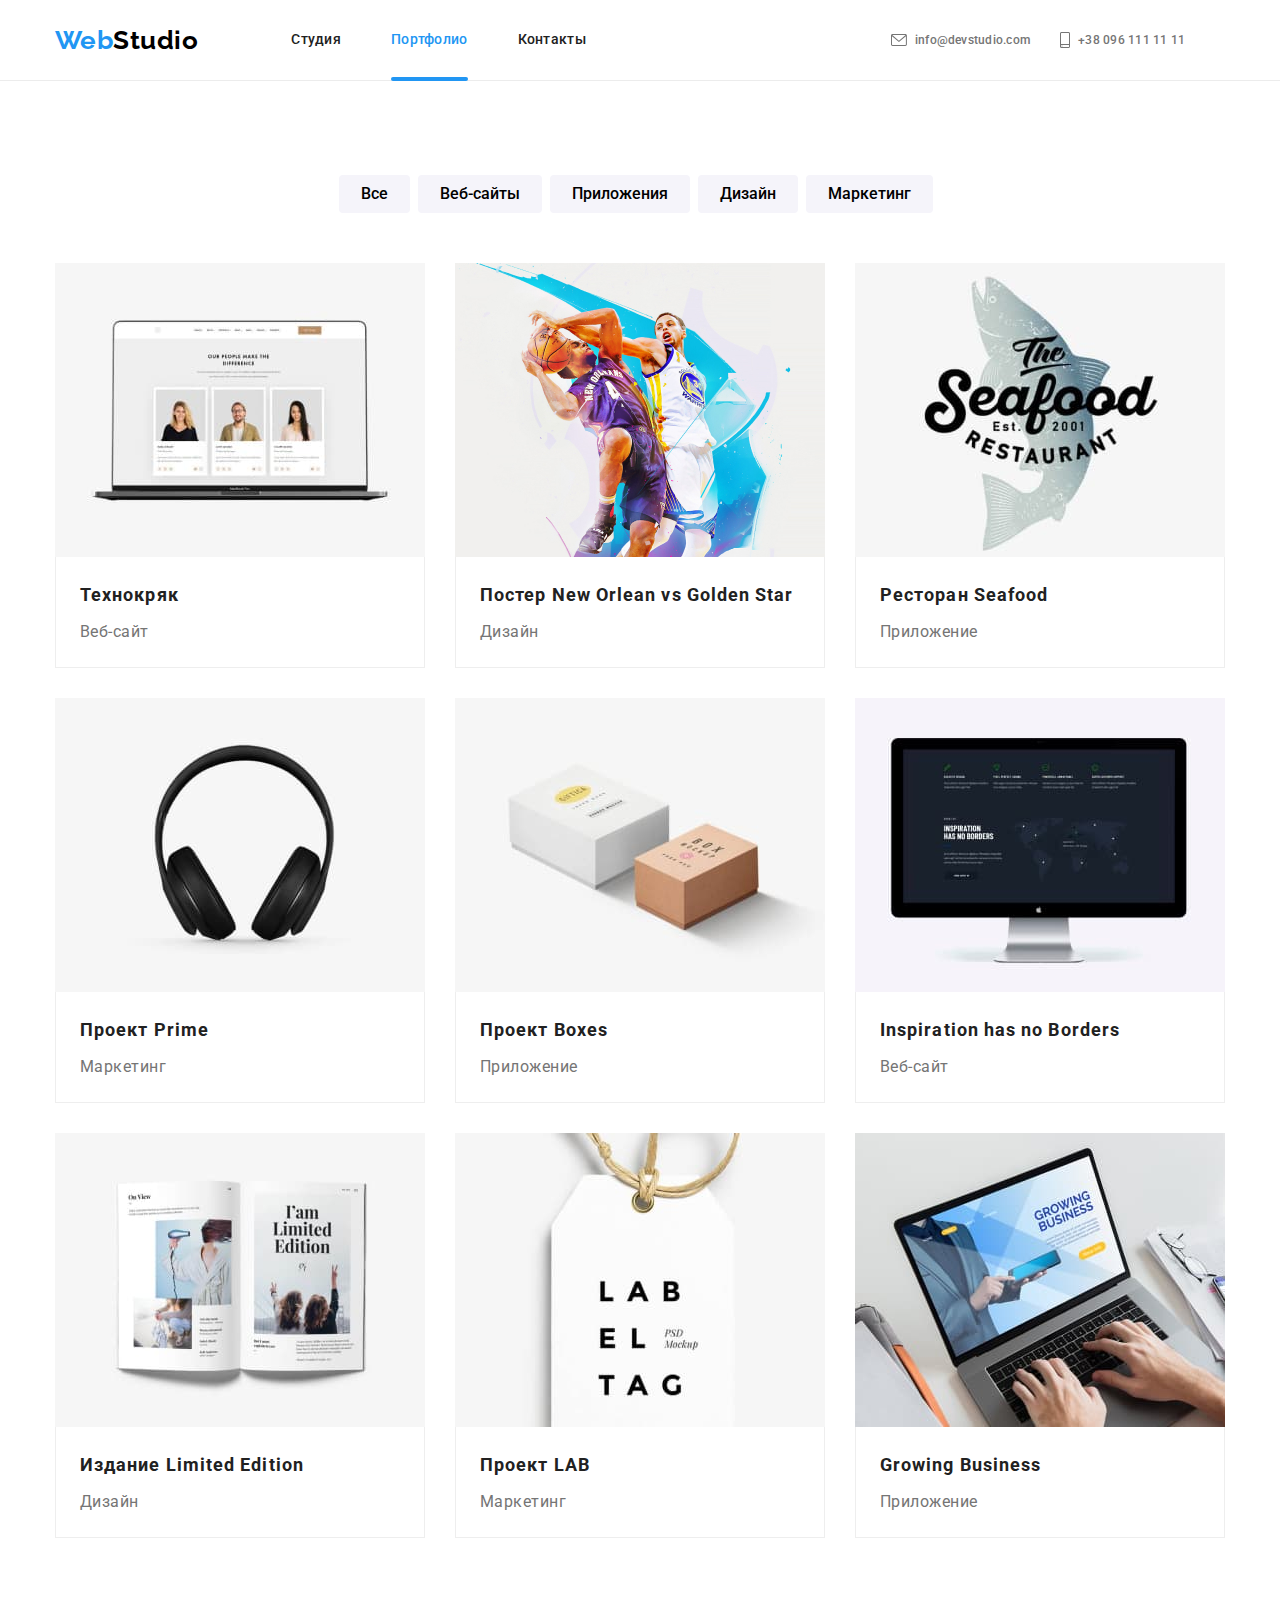
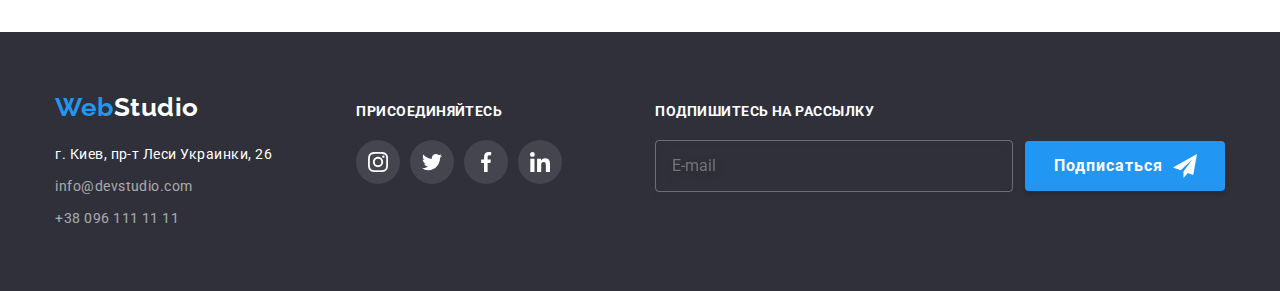
==== commit 0d4573ab: "bugfix: adaptic graphics" ====
--- a/portfolio.html
+++ b/portfolio.html
@@ -122,20 +122,23 @@
                 <div class="projects__wrapper">
                   <picture>
                     <source
-                      srcset="./images/portfolio/project-01-370@2x.jpg"
-                      media="(min-width: 1200px) and (min-resolution: 2dppx) and (min-resolution: 192dpi) and (-webkit-min-device-pixel-ratio: 2)" />
-                    <source
-                      srcset="./images/portfolio/project-01-370.jpg"
-                      media="(min-width: 1200px)" />
-                    <source
-                      srcset="./images/portfolio/project-01-354@2x.jpg"
-                      media="(min-width: 768px) and (min-resolution: 2dppx) and (min-resolution: 192dpi) and (-webkit-min-device-pixel-ratio: 2)" />
-                    <source
-                      srcset="./images/portfolio/project-01-354.jpg"
-                      media="(min-width: 768px)" />
-                    <source
-                      srcset="./images/portfolio/project-01-450@2x.jpg"
-                      media="(max-width: 767px) and (min-resolution: 2dppx) and (min-resolution: 192dpi) and (-webkit-min-device-pixel-ratio: 2)" />
+                      srcset="
+                        ./images/portfolio/project-01-370.jpg    1x,
+                        ./images/portfolio/project-01-370@2x.jpg 2x
+                      "
+                      media="(min-width: 1200px)" />
+                    <source
+                      srcset="
+                        ./images/portfolio/project-01-354.jpg    1x,
+                        ./images/portfolio/project-01-354@2x.jpg 2x
+                      "
+                      media="(min-width: 768px)" />
+                    <source
+                      srcset="
+                        ./images/portfolio/project-01-450.jpg    1x,
+                        ./images/portfolio/project-01-450@2x.jpg 2x
+                      "
+                      media="(max-width: 767px)" />
                     <img
                       class="projects__img"
                       src="./images/portfolio/project-01-450.jpg"
@@ -158,20 +161,23 @@
                 <div class="projects__wrapper">
                   <picture>
                     <source
-                      srcset="./images/portfolio/project-02-370@2x.jpg"
-                      media="(min-width: 1200px) and (min-resolution: 2dppx) and (min-resolution: 192dpi) and (-webkit-min-device-pixel-ratio: 2)" />
-                    <source
-                      srcset="./images/portfolio/project-02-370.jpg"
-                      media="(min-width: 1200px)" />
-                    <source
-                      srcset="./images/portfolio/project-02-354@2x.jpg"
-                      media="(min-width: 768px) and (min-resolution: 2dppx) and (min-resolution: 192dpi) and (-webkit-min-device-pixel-ratio: 2)" />
-                    <source
-                      srcset="./images/portfolio/project-02-354.jpg"
-                      media="(min-width: 768px)" />
-                    <source
-                      srcset="./images/portfolio/project-02-450@2x.jpg"
-                      media="(max-width: 767px) and (min-resolution: 2dppx) and (min-resolution: 192dpi) and (-webkit-min-device-pixel-ratio: 2)" />
+                      srcset="
+                        ./images/portfolio/project-02-370.jpg    1x,
+                        ./images/portfolio/project-02-370@2x.jpg 2x
+                      "
+                      media="(min-width: 1200px)" />
+                    <source
+                      srcset="
+                        ./images/portfolio/project-02-354.jpg    1x,
+                        ./images/portfolio/project-02-354@2x.jpg 2x
+                      "
+                      media="(min-width: 768px)" />
+                    <source
+                      srcset="
+                        ./images/portfolio/project-02-450.jpg    1x,
+                        ./images/portfolio/project-02-450@2x.jpg 2x
+                      "
+                      media="(max-width: 767px)" />
                     <img
                       class="projects__img"
                       src="./images/portfolio/project-02-450.jpg"
@@ -196,20 +202,23 @@
                 <div class="projects__wrapper">
                   <picture>
                     <source
-                      srcset="./images/portfolio/project-03-370@2x.jpg"
-                      media="(min-width: 1200px) and (min-resolution: 2dppx) and (min-resolution: 192dpi) and (-webkit-min-device-pixel-ratio: 2)" />
-                    <source
-                      srcset="./images/portfolio/project-03-370.jpg"
-                      media="(min-width: 1200px)" />
-                    <source
-                      srcset="./images/portfolio/project-03-354@2x.jpg"
-                      media="(min-width: 768px) and (min-resolution: 2dppx) and (min-resolution: 192dpi) and (-webkit-min-device-pixel-ratio: 2)" />
-                    <source
-                      srcset="./images/portfolio/project-03-354.jpg"
-                      media="(min-width: 768px)" />
-                    <source
-                      srcset="./images/portfolio/project-03-450@2x.jpg"
-                      media="(max-width: 767px) and (min-resolution: 2dppx) and (min-resolution: 192dpi) and (-webkit-min-device-pixel-ratio: 2)" />
+                      srcset="
+                        ./images/portfolio/project-03-370.jpg    1x,
+                        ./images/portfolio/project-03-370@2x.jpg 2x
+                      "
+                      media="(min-width: 1200px)" />
+                    <source
+                      srcset="
+                        ./images/portfolio/project-03-354.jpg    1x,
+                        ./images/portfolio/project-03-354@2x.jpg 2x
+                      "
+                      media="(min-width: 768px)" />
+                    <source
+                      srcset="
+                        ./images/portfolio/project-03-450.jpg    1x,
+                        ./images/portfolio/project-03-450@2x.jpg 2x
+                      "
+                      media="(max-width: 767px)" />
                     <img
                       class="projects__img"
                       src="./images/portfolio/project-03-450.jpg"
@@ -232,20 +241,23 @@
                 <div class="projects__wrapper">
                   <picture>
                     <source
-                      srcset="./images/portfolio/project-04-370@2x.jpg"
-                      media="(min-width: 1200px) and (min-resolution: 2dppx) and (min-resolution: 192dpi) and (-webkit-min-device-pixel-ratio: 2)" />
-                    <source
-                      srcset="./images/portfolio/project-04-370.jpg"
-                      media="(min-width: 1200px)" />
-                    <source
-                      srcset="./images/portfolio/project-04-354@2x.jpg"
-                      media="(min-width: 768px) and (min-resolution: 2dppx) and (min-resolution: 192dpi) and (-webkit-min-device-pixel-ratio: 2)" />
-                    <source
-                      srcset="./images/portfolio/project-04-354.jpg"
-                      media="(min-width: 768px)" />
-                    <source
-                      srcset="./images/portfolio/project-04-450@2x.jpg"
-                      media="(max-width: 767px) and (min-resolution: 2dppx) and (min-resolution: 192dpi) and (-webkit-min-device-pixel-ratio: 2)" />
+                      srcset="
+                        ./images/portfolio/project-04-370.jpg    1x,
+                        ./images/portfolio/project-04-370@2x.jpg 2x
+                      "
+                      media="(min-width: 1200px)" />
+                    <source
+                      srcset="
+                        ./images/portfolio/project-04-354.jpg    1x,
+                        ./images/portfolio/project-04-354@2x.jpg 2x
+                      "
+                      media="(min-width: 768px)" />
+                    <source
+                      srcset="
+                        ./images/portfolio/project-04-450.jpg    1x,
+                        ./images/portfolio/project-04-450@2x.jpg 2x
+                      "
+                      media="(max-width: 767px)" />
                     <img
                       class="projects__img"
                       src="./images/portfolio/project-04-450.jpg"
@@ -268,20 +280,23 @@
                 <div class="projects__wrapper">
                   <picture>
                     <source
-                      srcset="./images/portfolio/project-05-370@2x.jpg"
-                      media="(min-width: 1200px) and (min-resolution: 2dppx) and (min-resolution: 192dpi) and (-webkit-min-device-pixel-ratio: 2)" />
-                    <source
-                      srcset="./images/portfolio/project-05-370.jpg"
-                      media="(min-width: 1200px)" />
-                    <source
-                      srcset="./images/portfolio/project-05-354@2x.jpg"
-                      media="(min-width: 768px) and (min-resolution: 2dppx) and (min-resolution: 192dpi) and (-webkit-min-device-pixel-ratio: 2)" />
-                    <source
-                      srcset="./images/portfolio/project-05-354.jpg"
-                      media="(min-width: 768px)" />
-                    <source
-                      srcset="./images/portfolio/project-05-450@2x.jpg"
-                      media="(max-width: 767px) and (min-resolution: 2dppx) and (min-resolution: 192dpi) and (-webkit-min-device-pixel-ratio: 2)" />
+                      srcset="
+                        ./images/portfolio/project-05-370.jpg    1x,
+                        ./images/portfolio/project-05-370@2x.jpg 2x
+                      "
+                      media="(min-width: 1200px)" />
+                    <source
+                      srcset="
+                        ./images/portfolio/project-05-354.jpg    1x,
+                        ./images/portfolio/project-05-354@2x.jpg 2x
+                      "
+                      media="(min-width: 768px)" />
+                    <source
+                      srcset="
+                        ./images/portfolio/project-05-450.jpg    1x,
+                        ./images/portfolio/project-05-450@2x.jpg 2x
+                      "
+                      media="(max-width: 767px)" />
                     <img
                       class="projects__img"
                       src="./images/portfolio/project-05-450.jpg"
@@ -304,20 +319,23 @@
                 ><div class="projects__wrapper">
                   <picture>
                     <source
-                      srcset="./images/portfolio/project-06-370@2x.jpg"
-                      media="(min-width: 1200px) and (min-resolution: 2dppx) and (min-resolution: 192dpi) and (-webkit-min-device-pixel-ratio: 2)" />
-                    <source
-                      srcset="./images/portfolio/project-06-370.jpg"
-                      media="(min-width: 1200px)" />
-                    <source
-                      srcset="./images/portfolio/project-06-354@2x.jpg"
-                      media="(min-width: 768px) and (min-resolution: 2dppx) and (min-resolution: 192dpi) and (-webkit-min-device-pixel-ratio: 2)" />
-                    <source
-                      srcset="./images/portfolio/project-06-354.jpg"
-                      media="(min-width: 768px)" />
-                    <source
-                      srcset="./images/portfolio/project-06-450@2x.jpg"
-                      media="(max-width: 767px) and (min-resolution: 2dppx) and (min-resolution: 192dpi) and (-webkit-min-device-pixel-ratio: 2)" />
+                      srcset="
+                        ./images/portfolio/project-06-370.jpg    1x,
+                        ./images/portfolio/project-06-370@2x.jpg 2x
+                      "
+                      media="(min-width: 1200px)" />
+                    <source
+                      srcset="
+                        ./images/portfolio/project-06-354.jpg    1x,
+                        ./images/portfolio/project-06-354@2x.jpg 2x
+                      "
+                      media="(min-width: 768px)" />
+                    <source
+                      srcset="
+                        ./images/portfolio/project-06-450.jpg    1x,
+                        ./images/portfolio/project-06-450@2x.jpg 2x
+                      "
+                      media="(max-width: 767px)" />
                     <img
                       class="projects__img"
                       src="./images/portfolio/project-06-450.jpg"
@@ -340,20 +358,23 @@
                 <div class="projects__wrapper">
                   <picture>
                     <source
-                      srcset="./images/portfolio/project-07-370@2x.jpg"
-                      media="(min-width: 1200px) and (min-resolution: 2dppx) and (min-resolution: 192dpi) and (-webkit-min-device-pixel-ratio: 2)" />
-                    <source
-                      srcset="./images/portfolio/project-07-370.jpg"
-                      media="(min-width: 1200px)" />
-                    <source
-                      srcset="./images/portfolio/project-07-354@2x.jpg"
-                      media="(min-width: 768px) and (min-resolution: 2dppx) and (min-resolution: 192dpi) and (-webkit-min-device-pixel-ratio: 2)" />
-                    <source
-                      srcset="./images/portfolio/project-07-354.jpg"
-                      media="(min-width: 768px)" />
-                    <source
-                      srcset="./images/portfolio/project-07-450@2x.jpg"
-                      media="(max-width: 767px) and (min-resolution: 2dppx) and (min-resolution: 192dpi) and (-webkit-min-device-pixel-ratio: 2)" />
+                      srcset="
+                        ./images/portfolio/project-07-370.jpg    1x,
+                        ./images/portfolio/project-07-370@2x.jpg 2x
+                      "
+                      media="(min-width: 1200px)" />
+                    <source
+                      srcset="
+                        ./images/portfolio/project-07-354.jpg    1x,
+                        ./images/portfolio/project-07-354@2x.jpg 2x
+                      "
+                      media="(min-width: 768px)" />
+                    <source
+                      srcset="
+                        ./images/portfolio/project-07-450.jpg    1x,
+                        ./images/portfolio/project-07-450@2x.jpg 2x
+                      "
+                      media="(max-width: 767px)" />
                     <img
                       class="projects__img"
                       src="./images/portfolio/project-07-450.jpg"
@@ -376,20 +397,23 @@
                 <div class="projects__wrapper">
                   <picture>
                     <source
-                      srcset="./images/portfolio/project-08-370@2x.jpg"
-                      media="(min-width: 1200px) and (min-resolution: 2dppx) and (min-resolution: 192dpi) and (-webkit-min-device-pixel-ratio: 2)" />
-                    <source
-                      srcset="./images/portfolio/project-08-370.jpg"
-                      media="(min-width: 1200px)" />
-                    <source
-                      srcset="./images/portfolio/project-08-354@2x.jpg"
-                      media="(min-width: 768px) and (min-resolution: 2dppx) and (min-resolution: 192dpi) and (-webkit-min-device-pixel-ratio: 2)" />
-                    <source
-                      srcset="./images/portfolio/project-08-354.jpg"
-                      media="(min-width: 768px)" />
-                    <source
-                      srcset="./images/portfolio/project-08-450@2x.jpg"
-                      media="(max-width: 767px) and (min-resolution: 2dppx) and (min-resolution: 192dpi) and (-webkit-min-device-pixel-ratio: 2)" />
+                      srcset="
+                        ./images/portfolio/project-08-370.jpg    1x,
+                        ./images/portfolio/project-08-370@2x.jpg 2x
+                      "
+                      media="(min-width: 1200px)" />
+                    <source
+                      srcset="
+                        ./images/portfolio/project-08-354.jpg    1x,
+                        ./images/portfolio/project-08-354@2x.jpg 2x
+                      "
+                      media="(min-width: 768px)" />
+                    <source
+                      srcset="
+                        ./images/portfolio/project-08-450.jpg    1x,
+                        ./images/portfolio/project-08-450@2x.jpg 2x
+                      "
+                      media="(max-width: 767px)" />
                     <img
                       class="projects__img"
                       src="./images/portfolio/project-08-450.jpg"
@@ -412,20 +436,23 @@
                 <div class="projects__wrapper">
                   <picture>
                     <source
-                      srcset="./images/portfolio/project-09-370@2x.jpg"
-                      media="(min-width: 1200px) and (min-resolution: 2dppx) and (min-resolution: 192dpi) and (-webkit-min-device-pixel-ratio: 2)" />
-                    <source
-                      srcset="./images/portfolio/project-09-370.jpg"
-                      media="(min-width: 1200px)" />
-                    <source
-                      srcset="./images/portfolio/project-09-354@2x.jpg"
-                      media="(min-width: 768px) and (min-resolution: 2dppx) and (min-resolution: 192dpi) and (-webkit-min-device-pixel-ratio: 2)" />
-                    <source
-                      srcset="./images/portfolio/project-09-354.jpg"
-                      media="(min-width: 768px)" />
-                    <source
-                      srcset="./images/portfolio/project-09-450@2x.jpg"
-                      media="(max-width: 767px) and (min-resolution: 2dppx) and (min-resolution: 192dpi) and (-webkit-min-device-pixel-ratio: 2)" />
+                      srcset="
+                        ./images/portfolio/project-09-370.jpg    1x,
+                        ./images/portfolio/project-09-370@2x.jpg 2x
+                      "
+                      media="(min-width: 1200px)" />
+                    <source
+                      srcset="
+                        ./images/portfolio/project-09-354.jpg    1x,
+                        ./images/portfolio/project-09-354@2x.jpg 2x
+                      "
+                      media="(min-width: 768px)" />
+                    <source
+                      srcset="
+                        ./images/portfolio/project-09-450.jpg    1x,
+                        ./images/portfolio/project-09-450@2x.jpg 2x
+                      "
+                      media="(max-width: 767px)" />
                     <img
                       class="projects__img"
                       src="./images/portfolio/project-09-450.jpg"
@@ -476,70 +503,67 @@
           <p class="join__title">Присоединяйтесь</p>
           <ul class="join__list">
             <li class="join__item">
-              <a href="https://www.youtube.com/watch?v=dQw4w9WgXcQ">
-                <svg class="join__icon" width="44" height="44">
-                  <use
-                    href="./images/icons.svg#icon-instagram-2"
-                    width="20"
-                    height="20"
-                  ></use></svg
+              <a
+                class="join__link"
+                href="https://www.youtube.com/watch?v=dQw4w9WgXcQ"
+              >
+                <svg class="join__icon" width="20" height="20">
+                  <use href="./images/icons.svg#icon-instagram-2"></use></svg
               ></a>
             </li>
             <li class="join__item">
-              <a href="https://www.youtube.com/watch?v=dQw4w9WgXcQ">
-                <svg class="join__icon" width="44" height="44">
-                  <use
-                    href="./images/icons.svg#icon-twitter-1"
-                    width="20"
-                    height="20"
-                  ></use></svg
+              <a
+                class="join__link"
+                href="https://www.youtube.com/watch?v=dQw4w9WgXcQ"
+              >
+                <svg class="join__icon" width="20" height="20">
+                  <use href="./images/icons.svg#icon-twitter-1"></use></svg
               ></a>
             </li>
             <li class="join__item">
-              <a href="https://www.youtube.com/watch?v=dQw4w9WgXcQ">
-                <svg class="join__icon" width="44" height="44">
-                  <use
-                    href="./images/icons.svg#icon-facebook-1"
-                    width="20"
-                    height="20"
-                  ></use></svg
+              <a
+                class="join__link"
+                href="https://www.youtube.com/watch?v=dQw4w9WgXcQ"
+              >
+                <svg class="join__icon" width="20" height="20">
+                  <use href="./images/icons.svg#icon-facebook-1"></use></svg
               ></a>
             </li>
             <li class="join__item">
-              <a href="https://www.youtube.com/watch?v=dQw4w9WgXcQ">
-                <svg class="join__icon" width="44" height="44">
-                  <use
-                    href="./images/icons.svg#icon-linkedin-1"
-                    width="20"
-                    height="20"
-                  ></use></svg
+              <a
+                class="join__link"
+                href="https://www.youtube.com/watch?v=dQw4w9WgXcQ"
+              >
+                <svg class="join__icon" width="20" height="20">
+                  <use href="./images/icons.svg#icon-linkedin-1"></use></svg
               ></a>
             </li>
           </ul>
         </div>
         <!-- Footer - Subscription -->
-          <div class="subscription">
-            <form class="subscription__form">
-              <label class="subscription__title">Подпишитесь на рассылку</label>
-              <div class="subscription__wrapper">
-                <input
-                  class="subscription__input"
-                  type="email"
-                  name="email"
-                  id="email"
-                  placeholder="E-mail"
-                />
-                <button class="subscription__btn" type="submit">
-                  Подписаться<svg
-                    class="subscription__icon"
-                    width="24"
-                    height="24"
-                  >
-                    <use href="./images/icons.svg#icon-send"></use>
-                  </svg>
-                </button>
-            </form>
-          </div>
+        <div class="subscription">
+          <form class="subscription__form">
+            <label class="subscription__title">Подпишитесь на рассылку</label>
+            <div class="subscription__wrapper">
+              <input
+                class="subscription__input"
+                type="email"
+                name="email"
+                id="email"
+                placeholder="E-mail"
+              />
+              <button class="subscription__btn" type="submit">
+                Подписаться<svg
+                  class="subscription__icon"
+                  width="24"
+                  height="24"
+                >
+                  <use href="./images/icons.svg#icon-send"></use>
+                </svg>
+              </button>
+            </div>
+          </form>
+        </div>
       </div>
     </footer>
     <script src="./js/menu.js"></script>
--- a/css/main.min.css
+++ b/css/main.min.css
@@ -1,2 +1,2 @@
-body{font-family:"Roboto",sans-serif;color:#212121;background-color:#fff;letter-spacing:0.03em}body.modal-open,body.menu-open{overflow:hidden}h1{margin:0;padding:0}h2{margin:0;padding:0}h3{margin:0;padding:0}p{margin:0;padding:0}ul{margin:0;padding:0}button{cursor:pointer}.container{margin-left:auto;margin-right:auto;padding-left:15px;padding-right:15px}@media screen and (min-width: 480px){.container{width:480px}}@media screen and (min-width: 768px){.container{width:768px}}@media screen and (min-width: 1200px){.container{width:1200px}}.page-header{position:relative;border-bottom:1px solid #ececec;padding:10px 0px}.page-header--display{display:flex;align-items:center}@media screen and (min-width: 768px){.page-header{padding:0}}.page-header__logo{color:#000;text-decoration:none;font-family:"Raleway",sans-serif;font-weight:700;font-size:24px;line-height:1.17}.page-header__logo--secondary{color:#2196f3}@media screen and (min-width: 1200px){.page-header__logo{font-size:26px;line-height:1.19}}.page-header__menu{background-color:transparent;border:none;padding:0;margin-left:auto;z-index:1000}.page-header__menu.is-open .page-header__icon--close{display:block}.page-header__menu.is-open .page-header__icon{display:none}@media screen and (min-width: 768px){.page-header__menu{display:none}}.page-header__menu.is-open{display:block}.page-header__menu.is-open+.menu{display:block;position:absolute;top:0%;left:0;width:100%;height:100vh}@media screen and (max-height: 750px){.page-header__menu.is-open+.menu{display:flex;flex-direction:column;justify-content:space-around}}.page-header__icon--close{display:none}.menu{z-index:999;padding:48px 40px;background-color:#fff;overflow-y:scroll}@media screen and (max-width: 767px){.menu{display:none}}@media screen and (min-width: 768px){.menu{display:flex;margin-left:88px;padding:0;overflow-y:visible}.menu.is-open{display:block;position:absolute;top:0%;left:0;width:100%;height:100vh;padding:48px 40px;margin-left:0px;overflow-y:scroll}.menu.is-open .navigation{display:block;margin-right:0px}.menu.is-open .navigation__list{display:block}.menu.is-open .navigation__item:not(:last-child){margin-right:0px;margin-bottom:30px}.menu.is-open .navigation__item--current{color:#212121}.menu.is-open .navigation__item--current::after{content:'';background:transparent}.menu.is-open .navigation__link{font-weight:500;font-size:40px;line-height:1.175;letter-spacing:0.02em;padding:0px}.menu.is-open .contacts{margin-top:302px;display:block}}@media screen and (min-width: 768px) and (max-height: 750px){.menu.is-open .contacts{margin-top:20px;margin-bottom:20px}}@media screen and (min-width: 768px){.menu.is-open .contacts__item:first-child{margin-bottom:30px;margin-top:0px;margin-left:0px}.menu.is-open .contacts__link.conctacts__item--tel{font-size:34px;line-height:1.176;letter-spacing:0.02em;color:#2196f3}.menu.is-open .contacts__link.contacts__item--email{font-size:24px;line-height:1.166;letter-spacing:0.02em;color:#757575}.menu.is-open .contacts__icon{display:none}.menu.is-open .header-social{display:flex}}@media screen and (min-width: 768px) and (max-height: 750px){.menu.is-open .header-social{margin-top:0px}}@media screen and (min-width: 1200px){.menu{margin-left:93px}}@media screen and (min-width: 768px){.navigation{margin-right:84px;display:flex;justify-content:center;align-items:center}}@media screen and (min-width: 1200px){.navigation{margin-right:305px}}.navigation__list{font-weight:500;font-size:40px;line-height:1.175;letter-spacing:0.02em;list-style:none}@media screen and (min-width: 768px){.navigation__list{display:flex}}.navigation__item{position:relative}.navigation__item:not(:last-child){margin-bottom:30px}@media screen and (min-width: 768px){.navigation__item:not(:last-child){margin-right:50px;margin-bottom:0px}.navigation__item--current{color:#2196f3}.navigation__item--current::after{content:'';display:inline-block;background:#2196f3;border-radius:2px;position:absolute;left:0;height:4px;width:100%;bottom:-1px}}.navigation__link{color:inherit;text-decoration:none;display:block;transition-property:color;transition-duration:250ms;transition-timing-function:cubic-bezier(0.4, 0, 0.2, 1)}.navigation__link:hover,.navigation__link:focus{color:#2196f3}@media screen and (min-width: 768px){.navigation__link{font-weight:500;font-size:14px;line-height:1.14;letter-spacing:0.02em;padding:32px 0}}.contacts{font-weight:500;font-size:14px;line-height:1.14;letter-spacing:0.02em;list-style:none;margin-top:302px}@media screen and (max-height: 750px), (min-width: 768px){.contacts{margin-top:0px}}@media screen and (min-width: 768px){.contacts{display:flex;flex-direction:column-reverse;justify-content:center}}@media screen and (min-width: 1200px){.contacts{display:flex;flex-direction:row-reverse;justify-content:center;align-items:center}}.contacts__item:first-child{margin-bottom:30px}@media screen and (min-width: 768px){.contacts__item:first-child{margin-bottom:0px;margin-top:10px}}@media screen and (min-width: 1200px){.contacts__item:first-child{margin-top:0px;margin-left:30px}}.contacts__link{text-decoration:none;transition-property:color;transition-duration:250ms;transition-timing-function:cubic-bezier(0.4, 0, 0.2, 1)}.contacts__link.conctacts__item--tel{font-weight:500;font-size:34px;line-height:1.176;letter-spacing:0.02em;color:#2196f3}.contacts__link.contacts__item--email{font-weight:500;font-size:24px;line-height:1.166;letter-spacing:0.02em;color:#757575}@media screen and (min-width: 768px){.contacts__link.conctacts__item--tel,.contacts__link.contacts__item--email{font-size:12px;line-height:1.17;letter-spacing:0.02em;color:#757575}.contacts__link.conctacts__item--tel:hover,.contacts__link.contacts__item--email:hover,.contacts__link.conctacts__item--tel:focus,.contacts__link.contacts__item--email:focus{color:#2196f3}}@media screen and (min-width: 1200px){.contacts__link{display:flex;align-items:center}}.contacts__icon{margin-right:8px;fill:currentColor}@media screen and (max-width: 767px){.contacts__icon{display:none}}.header-social{margin-top:64px;list-style:none;display:flex;flex-wrap:wrap}@media screen and (min-width: 768px){.header-social{display:none}}@media screen and (max-height: 750px){.header-social{margin-top:0px}}.header-social__item{padding-right:10px}.header-social__item:not(:first-child){padding-left:10px}.header-social__item:not(:last-child){border-right:1px solid rgba(33,33,33,0.2)}.header-social__link{font-weight:500;font-size:18px;line-height:1.22;letter-spacing:0.02em;text-decoration:none;color:#2196f3}.hero{background-color:#2f303a;background-image:linear-gradient(rgba(47,48,58,0.4), rgba(47,48,58,0.4)),url(../images/hero-mobile.jpg);background-repeat:no-repeat;background-position:center;background-size:cover;text-align:center}@media (min-device-pixel-ratio: 2), (min-resolution: 192dpi), (min-resolution: 2dppx){.hero{background-image:linear-gradient(rgba(47,48,58,0.4), rgba(47,48,58,0.4)),url(../images/hero-mobile@2x.jpg)}}@media screen and (min-width: 768px){.hero{background-image:linear-gradient(rgba(47,48,58,0.4), rgba(47,48,58,0.4)),url(../images/hero-tablet.jpg)}}@media screen and (min-width: 768px) and (min-device-pixel-ratio: 2), screen and (min-width: 768px) and (min-resolution: 192dpi), screen and (min-width: 768px) and (min-resolution: 2dppx){.hero{background-image:linear-gradient(rgba(47,48,58,0.4), rgba(47,48,58,0.4)),url(../images/hero-tablet@2x.jpg)}}@media screen and (min-width: 1200px){.hero{background-image:linear-gradient(rgba(47,48,58,0.4), rgba(47,48,58,0.4)),url(../images/hero-desktop.jpg)}}@media screen and (min-width: 1200px) and (min-device-pixel-ratio: 2), screen and (min-width: 1200px) and (min-resolution: 192dpi), screen and (min-width: 1200px) and (min-resolution: 2dppx){.hero{background-image:linear-gradient(rgba(47,48,58,0.4), rgba(47,48,58,0.4)),url(../images/hero-desktop@2x.jpg)}}.hero--wrapper{padding:118px 60px}@media screen and (min-width: 768px){.hero--wrapper{padding:118px 204px}}@media screen and (min-width: 1200px){.hero--wrapper{padding:200px 0px}}.hero__title{color:#fff;font-weight:900;text-align:center;letter-spacing:0.06em;text-transform:uppercase;margin-bottom:30px;font-size:26px;line-height:1.62}@media screen and (min-width: 1200px){.hero__title{font-size:44px;line-height:1.36}}.hero__btn{color:#fff;background-color:#2196f3;border:none;font-weight:700;font-size:16px;line-height:1.87;text-align:center;letter-spacing:0.06em;border-radius:4px;min-width:200px;padding:10px 32px;transition:background-color 250ms cubic-bezier(0.4, 0, 0.2, 1)}.hero__btn:hover,.hero__btn:focus{background-color:#188ce8}.features{padding-top:60px;padding-bottom:60px}@media screen and (min-width: 1200px){.features{padding-top:94px;padding-bottom:94px}}.features__title{clip:rect(1px, 1px, 1px, 1px);clip-path:inset(50%);height:1px;width:1px;margin:-1px;overflow:hidden;padding:0;position:absolute}.features__list{list-style:none;margin-left:auto;margin-right:auto}@media screen and (min-width: 768px){.features__list{display:flex;flex-wrap:wrap;justify-content:space-between;gap:30px}}@media screen and (max-width: 767px){.features__item:not(:first-child){margin-top:30px}}@media screen and (min-width: 768px){.features__item{width:calc((100% - 30px) / 2)}}@media screen and (min-width: 1200px){.features__item{width:calc((100% - 90px) / 4)}}.features__icon--wrapper{width:100%;height:120px;background-color:#f5f4fa;display:flex;align-items:center;justify-content:center}.features__icon{background-color:#f5f4fa;border-radius:4px;width:70px;height:70px}.features__subtitle{font-weight:700;font-size:14px;line-height:1.14;text-transform:uppercase;margin-top:30px;margin-bottom:10px;text-align:center}@media screen and (min-width: 1200px){.features__subtitle{text-align:left}}.features__text{color:#757575;font-size:14px;line-height:1.71;text-align:left}.work{display:none}@media screen and (min-width: 1200px){.work{display:block;padding-top:0px;padding-bottom:94px}}.work__title{font-weight:700;font-size:36px;line-height:1.17;text-align:center;margin-bottom:50px}.work__list{display:flex;justify-content:space-between}.work__item{list-style:none;display:inline-block;position:relative}.work__img{display:block}.work__text{position:absolute;bottom:0;padding:27px 0px;width:100%;background-color:rgba(47,48,58,0.8);font-weight:700;font-size:14px;line-height:1.14;text-align:center;text-transform:uppercase;color:#fff}.team{background:#f5f4fa;padding-top:60px;padding-bottom:60px}@media screen and (min-width: 1200px){.team{padding-top:94px;padding-bottom:94px}}.team__title{font-weight:700;text-align:center;font-size:28px;line-height:1.18;margin-bottom:30px}@media screen and (min-width: 1200px){.team__title{font-size:36px;line-height:1.166;margin-bottom:50px}}.team__list{list-style:none}@media screen and (min-width: 768px){.team__list{display:flex;flex-wrap:wrap;justify-content:space-between;gap:30px}}.team__item{background-color:#fff;box-shadow:0px 1px 3px rgba(0,0,0,0.12),0px 1px 1px rgba(0,0,0,0.14),0px 2px 1px rgba(0,0,0,0.2);border-radius:0px 0px 4px 4px}@media screen and (max-width: 767px){.team__item{margin-bottom:30px}.team__item:last-child{margin-bottom:0px}}@media screen and (min-width: 768px){.team__item{width:calc((100% - 30px) / 2)}}@media screen and (min-width: 1200px){.team__item{width:calc((100% - 90px) / 4)}}.team__img{display:block;width:calc(100vw - 30px);max-width:450px;height:auto}@media screen and (min-width: 768px){.team__img{width:100%}}.team__wrapper{padding-top:30px;padding-bottom:24px}@media screen and (min-width: 1200px){.team__wrapper{padding-bottom:30px}}.team__subtitle{font-weight:500;font-size:16px;line-height:1.19;text-align:center;margin-bottom:10px}.team__text{color:#757575;font-size:16px;line-height:1.19;text-align:center}.social{display:flex;list-style:none;justify-content:center;margin-top:16px}.social__item{width:44px;height:44px;border-radius:50%;transition-property:background-color;transition-duration:250ms;transition-timing-function:cubic-bezier(0.4, 0, 0.2, 1)}.social__item:not(:first-child){margin-left:10px}.social__item:hover{background-color:#2196f3}.social__icon{fill:#afb1b8;padding:12px;transition-property:fill;transition-duration:250ms;transition-timing-function:cubic-bezier(0.4, 0, 0.2, 1)}.social__icon:hover,.social__icon:focus{fill:#fff}.customers{padding-top:60px;padding-bottom:60px}@media screen and (min-width: 1200px){.customers{padding-top:94px;padding-bottom:94px}}.customers__title{font-weight:700;text-align:center;font-size:28px;line-height:1.18;margin-bottom:30px}@media screen and (min-width: 1200px){.customers__title{font-size:36px;line-height:1.166}}.customers__list{display:flex;flex-wrap:wrap;list-style:none;gap:30px}.customers__item{display:inline-block;width:calc((100% - 30px) / 2);border:1px solid #afb1b8;border-radius:4px;transition-property:border-color;transition-duration:250ms;transition-timing-function:cubic-bezier(0.4, 0, 0.2, 1)}.customers__item:hover{border-color:#2196f3}.customers__item:hover .customers__icon{fill:#2196f3}@media screen and (min-width: 768px){.customers__item{width:calc((100% - 30px * 2) / 3)}}@media screen and (min-width: 1200px){.customers__item{width:calc((100% - 30px * 5) / 6)}}.customers__item a{display:flex;align-items:center;justify-content:center;padding:15px 0px}.customers__icon{fill:#afb1b8;transition-property:fill;transition-duration:250ms;transition-timing-function:cubic-bezier(0.4, 0, 0.2, 1);width:106px;height:60px}.backdrop{position:fixed;top:0;left:0;width:100%;height:100%;background-color:rgba(0,0,0,0.2);transition-property:opacity;transition-duration:250ms;transition-timing-function:cubic-bezier(0.4, 0, 0.2, 1);overflow-y:scroll;z-index:10000}.backdrop.is-hidden{visibility:hidden;opacity:0;pointer-events:none}.backdrop.is-hidden .modal{visibility:hidden;opacity:0;transform:translate(-50%, -50%) scale(0.9)}.modal{position:absolute;width:calc(100% - 30px);max-width:450px;top:50%;left:50%;transform:translate(-50%, -50%) scale(1);padding:40px;background-color:#fff;box-shadow:0px 1px 3px rgba(0,0,0,0.12),0px 1px 1px rgba(0,0,0,0.14),0px 2px 1px rgba(0,0,0,0.2);border-radius:4px;transition-property:opacity visibility transform;transition-duration:250ms;transition-timing-function:cubic-bezier(0.4, 0, 0.2, 1)}@media screen and (max-height: 625px){.modal{top:0%;transform:translate(-50%, 0) scale(1)}}@media screen and (min-width: 1200px){.modal{max-width:528px}}.modal__btn{width:30px;height:30px;border-radius:50%;background:#fff;border:1px solid rgba(0,0,0,0.1);display:flex;justify-content:center;align-items:center;position:absolute;top:8px;right:8px}.modal__btn:hover .modal__icon{fill:#2196f3}.modal__icon{transition:fill 250ms cubic-bezier(0.4, 0, 0.2, 1)}.modal__title{font-weight:700;font-size:20px;line-height:1.15;text-align:center;color:#212121;margin-bottom:30px}.fieldset{display:flex;flex-direction:column;margin:0px;padding:0px;border:none}.fieldset__label{font-size:12px;line-height:1.17;letter-spacing:0.01em;color:#757575;position:absolute;bottom:calc(100% + 4px);left:0;transition:color 250ms cubic-bezier(0.4, 0, 0.2, 1)}.fieldset__wrapper{position:relative;display:flex;margin-bottom:28px}.fieldset__wrapper--last{margin-bottom:20px}.fieldset__input{border:1px solid rgba(33,33,33,0.2);border-radius:4px;min-height:40px;width:100%;padding-left:42px;transition:border-color 250ms cubic-bezier(0.4, 0, 0.2, 1)}.fieldset__input:focus-visible{border:1px solid #2196f3;outline:transparent}.fieldset__input:focus-visible+.fieldset__icon{fill:#2196f3}.fieldset__input:focus-visible ~ .fieldset__label{color:#2196f3}.fieldset__icon{position:absolute;top:11px;left:12px;transition:fill 250ms cubic-bezier(0.4, 0, 0.2, 1)}.fieldset__comment{padding:12px 16px;resize:none;border:1px solid rgba(33,33,33,0.2);border-radius:4px;width:100%;font-style:normal;font-size:14px;line-height:1.14;letter-spacing:0.01em;transition:border-color 250ms cubic-bezier(0.4, 0, 0.2, 1)}.fieldset__comment:focus-visible{border:1px solid #2196f3;outline:transparent}.fieldset__comment:focus-visible ~ .fieldset__label{color:#2196f3}@media screen and (min-width: 1200px){.fieldset__comment{font-size:12px;line-height:1.166}}.fieldset__send{background:#2196f3;box-shadow:0px 4px 4px rgba(0,0,0,0.15);border-radius:4px;border-color:transparent;padding:10px 55px 10px 56px;font-weight:700;font-size:16px;line-height:1.88;display:flex;margin-left:auto;margin-right:auto;margin-top:30px;letter-spacing:0.06em;color:#fff;transition:background-color 250ms cubic-bezier(0.4, 0, 0.2, 1)}.fieldset__send:hover{background:#188ce8}.checkbox{display:flex;justify-content:center}.checkbox__input{-webkit-appearance:none;-moz-appearance:none;appearance:none}.checkbox__input:checked+.checkbox__label .checkbox__icon{border:none;fill:#2196f3}.checkbox__label{display:flex;align-items:center;font-weight:400;font-size:12px;line-height:1.17;letter-spacing:0.03em;color:#757575}@media screen and (min-width: 1200px){.checkbox__label{font-size:14px;line-height:1.71}}.checkbox__icon{border:2px solid #212121;border-radius:4px;fill:transparent;margin-right:8px}.checkbox__terms{color:#2196f3}.checkbox__terms:visited{color:#2196f3}.page-footer{color:#fff;background-color:#2f303a;padding:60px 0px}@media screen and (min-width: 768px){.container--tablet{display:flex;flex-wrap:wrap;justify-content:center;align-items:flex-start}}@media screen and (min-width: 1200px){.container--desktop{flex-wrap:nowrap}}.page-footer--display{display:flex;flex-direction:column;justify-items:center;align-items:center;flex-wrap:wrap}@media screen and (min-width: 1200px){.page-footer--display{align-items:flex-start;width:231px}}.page-footer__logo{color:inherit;text-decoration:none;font-family:'Raleway';font-style:normal;font-weight:700;margin-bottom:20px;display:block;font-size:24px;line-height:1.17}.page-footer__logo:visited{color:inherit}@media screen and (min-width: 1200px){.page-footer__logo{font-size:26px;line-height:1.19}}.page-footer__logo .page-footer__logo--secondary{color:#2196f3}.address{font-style:normal;font-size:14px;line-height:1.71}.address__text{margin-bottom:8px}.address__list{list-style:none;text-align:center}@media screen and (min-width: 1200px){.address__list{text-align:left}}.address__item:not(:last-child){margin-bottom:8px}.address__link{color:rgba(255,255,255,0.6);text-decoration:none;transition-property:color;transition-duration:250ms;transition-timing-function:cubic-bezier(0.4, 0, 0.2, 1)}.address__link:hover,.address__link:focus{color:#2196f3;text-decoration:none}.join{display:flex;flex-direction:column;align-items:center;margin:60px 0px}@media screen and (min-width: 768px){.join{margin:0px 0px 0px 165px}}@media screen and (min-width: 1200px){.join{margin-left:70px;padding-top:12px;align-items:flex-start}}.join__title{font-weight:700;font-size:14px;line-height:1.14;text-transform:uppercase;margin-bottom:20px}.join__list{display:flex;list-style:none}.join__item{width:44px;height:44px;background-color:rgba(255,255,255,0.1);border-radius:50%;transition-property:background-color;transition-duration:250ms;transition-timing-function:cubic-bezier(0.4, 0, 0.2, 1)}.join__item:not(:first-child){margin-left:10px}.join__item:hover{background-color:#2196f3}.join__icon{fill:#fff;padding:12px}.subscription{display:flex;flex-direction:column;align-items:center}@media screen and (min-width: 768px){.subscription{margin-top:60px}}@media screen and (min-width: 1200px){.subscription{margin-top:0px;margin-left:93px;padding-top:12px}}.subscription__title{display:block;font-size:14px;font-weight:700;line-height:1.14;text-transform:uppercase;margin-bottom:20px;text-align:center}@media screen and (min-width: 1200px){.subscription__title{text-align:left}}.subscription__wrapper{display:flex;flex-direction:column;align-items:center;width:100%}@media screen and (min-width: 1200px){.subscription__wrapper{flex-direction:row}}.subscription__input{border:1px solid rgba(255,255,255,0.3);filter:drop-shadow(0px 4px 4px rgba(0,0,0,0.15));border-radius:4px;background-color:#2f303a;padding:15px 0px 15px 16px;width:calc(100vw - 30px);max-width:450px;margin-bottom:20px;line-height:1.25}@media screen and (min-width: 1200px){.subscription__input{max-width:358px;margin-bottom:0px;margin-right:12px}}.subscription__btn{background-color:#2196f3;box-shadow:0px 4px 4px rgba(0,0,0,0.15);border-width:0px;border-radius:4px;border-color:transparent;font-weight:700;font-size:16px;line-height:1.88;display:flex;align-items:center;text-align:center;letter-spacing:0.06em;color:#fff;padding:10px 28px 10px 29px}.subscription__icon{margin-left:10px}.projects{padding-top:60px;padding-bottom:60px}@media screen and (min-width: 1200px){.projects{padding-top:94px;padding-bottom:94px}}.projects__title{clip:rect(1px, 1px, 1px, 1px);clip-path:inset(50%);height:1px;width:1px;margin:-1px;overflow:hidden;padding:0;position:absolute}.categories{list-style:none;display:flex;flex-wrap:wrap;justify-content:flex-start;margin-bottom:40px}@media screen and (min-width: 768px){.categories{justify-content:center;margin-bottom:30px}}.categories__item{margin-bottom:15px;margin-right:8px}@media screen and (min-width: 768px){.categories__item{margin-bottom:0px}}.categories__btn{background-color:#f5f4fa;border:none;font-weight:500;font-size:16px;line-height:1.62;text-align:center;padding:6px 22px;border-radius:4px;transition-property:color, background-color, box-shadow;transition-duration:250ms;transition-timing-function:cubic-bezier(0.4, 0, 0.2, 1)}.categories__btn:hover,.categories__btn:focus{color:#fff;background-color:#2196f3;box-shadow:0px 3px 1px rgba(0,0,0,0.1),0px 1px 2px rgba(0,0,0,0.08),0px 2px 2px rgba(0,0,0,0.12)}.projects__list{list-style:none;display:flex;flex-wrap:wrap;gap:30px}.projects__item{overflow:hidden;transition-property:box-shadow;transition-duration:250ms;transition-timing-function:cubic-bezier(0.4, 0, 0.2, 1)}.projects__item:hover{box-shadow:0px 1px 1px rgba(0,0,0,0.12),0px 4px 4px rgba(0,0,0,0.06),1px 4px 6px rgba(0,0,0,0.16)}.projects__item:hover .projects__slidetext{transform:translateY(0%)}@media screen and (min-width: 768px){.projects__item{width:calc((100% - 30px) / 2)}}@media screen and (min-width: 1200px){.projects__item{width:calc((100% - 30px * 2) / 3)}}.projects__link{text-decoration:none}.projects__link:visited{color:inherit}.projects__wrapper{position:relative;overflow:hidden}.projects__img{display:block;width:calc(100vw - 30px);max-width:450px;height:auto;max-height:294px}@media screen and (min-width: 768px){.projects__img{width:100%}}.projects__slidetext{position:absolute;top:0;left:0;padding:77px 24px;height:100%;transform:translateY(100%);font-size:18px;line-height:1.56;color:#ffffff;background-color:rgba(33,150,243,0.9);transition-property:transform;transition-duration:250ms;transition-timing-function:cubic-bezier(0.4, 0, 0.2, 1)}@media screen and (min-width: 768px){.projects__slidetext{padding:49px 24px 0px}}@media screen and (min-width: 1200px){.projects__slidetext{padding:63px 24px 0px}}.projects__wrapper2{padding-top:20px;padding-bottom:20px;padding-inline:24px;border-bottom:1px solid #eeeeee;border-inline:1px solid #eeeeee}.projects__subtitle{margin-bottom:4px;font-weight:700;font-size:18px;line-height:2;letter-spacing:0.06em}.projects__text{font-size:16px;line-height:1.88;color:#757575}
+body{font-family:"Roboto",sans-serif;color:#212121;background-color:#fff;letter-spacing:0.03em}body.modal-open,body.menu-open{overflow:hidden}h1{margin:0;padding:0}h2{margin:0;padding:0}h3{margin:0;padding:0}p{margin:0;padding:0}ul{margin:0;padding:0}button{cursor:pointer}.container{margin-left:auto;margin-right:auto;padding-left:15px;padding-right:15px}@media screen and (min-width: 480px){.container{width:480px}}@media screen and (min-width: 768px){.container{width:768px}}@media screen and (min-width: 1200px){.container{width:1200px}}.page-header{position:relative;border-bottom:1px solid #ececec;padding:10px 0px}.page-header--display{display:flex;align-items:center}@media screen and (min-width: 768px){.page-header{padding:0}}.page-header__logo{color:#000;text-decoration:none;font-family:"Raleway",sans-serif;font-weight:700;font-size:24px;line-height:1.17}.page-header__logo--secondary{color:#2196f3}@media screen and (min-width: 1200px){.page-header__logo{font-size:26px;line-height:1.19}}.page-header__menu{background-color:transparent;border:none;padding:0;margin-left:auto;z-index:1000}.page-header__menu.is-open .page-header__icon--close{display:block}.page-header__menu.is-open .page-header__icon{display:none}@media screen and (min-width: 768px){.page-header__menu{display:none}}.page-header__menu.is-open{display:block}.page-header__menu.is-open+.menu{display:block;position:absolute;top:0%;left:0;width:100%;height:100vh}@media screen and (max-height: 750px){.page-header__menu.is-open+.menu{display:flex;flex-direction:column;justify-content:space-between}}.page-header__icon--close{display:none}.menu{z-index:999;padding:48px 40px;background-color:#fff;overflow-y:scroll}@media screen and (max-width: 767px){.menu{display:none}}@media screen and (min-width: 768px){.menu{display:flex;margin-left:88px;padding:0;overflow-y:visible}.menu.is-open{display:block;position:absolute;top:0%;left:0;width:100%;height:100vh;padding:48px 40px;margin-left:0px;overflow-y:scroll}.menu.is-open .navigation{display:block;margin-right:0px}.menu.is-open .navigation__list{display:block}.menu.is-open .navigation__item:not(:last-child){margin-right:0px;margin-bottom:30px}.menu.is-open .navigation__item--current{color:#212121}.menu.is-open .navigation__item--current::after{content:'';background:transparent}.menu.is-open .navigation__link{font-weight:500;font-size:40px;line-height:1.175;letter-spacing:0.02em;padding:0px}.menu.is-open .contacts{margin-top:302px;display:block}}@media screen and (min-width: 768px) and (max-height: 750px){.menu.is-open .contacts{margin-top:20px;margin-bottom:20px}}@media screen and (min-width: 768px){.menu.is-open .contacts__item:first-child{margin-bottom:30px;margin-top:0px;margin-left:0px}.menu.is-open .contacts__link.conctacts__item--tel{font-size:34px;line-height:1.176;letter-spacing:0.02em;color:#2196f3}.menu.is-open .contacts__link.contacts__item--email{font-size:24px;line-height:1.166;letter-spacing:0.02em;color:#757575}.menu.is-open .contacts__icon{display:none}.menu.is-open .header-social{display:flex}}@media screen and (min-width: 768px) and (max-height: 750px){.menu.is-open .header-social{margin-top:0px}}@media screen and (min-width: 1200px){.menu{margin-left:93px}}@media screen and (min-width: 768px){.navigation{margin-right:84px;display:flex;justify-content:center;align-items:center}}@media screen and (min-width: 1200px){.navigation{margin-right:305px}}.navigation__list{font-weight:500;font-size:40px;line-height:1.175;letter-spacing:0.02em;list-style:none}@media screen and (min-width: 768px){.navigation__list{display:flex}}@media screen and (max-width: 479px){.navigation__list{font-size:30px}}.navigation__item{position:relative}.navigation__item:not(:last-child){margin-bottom:30px}@media screen and (min-width: 768px){.navigation__item:not(:last-child){margin-right:50px;margin-bottom:0px}.navigation__item--current{color:#2196f3}.navigation__item--current::after{content:'';display:inline-block;background:#2196f3;border-radius:2px;position:absolute;left:0;height:4px;width:100%;bottom:-1px}}.navigation__link{color:inherit;text-decoration:none;display:block;transition-property:color;transition-duration:250ms;transition-timing-function:cubic-bezier(0.4, 0, 0.2, 1)}.navigation__link:hover,.navigation__link:focus{color:#2196f3}@media screen and (min-width: 768px){.navigation__link{font-weight:500;font-size:14px;line-height:1.14;letter-spacing:0.02em;padding:32px 0}}.contacts{font-weight:500;font-size:14px;line-height:1.14;letter-spacing:0.02em;list-style:none;margin-top:302px}@media screen and (max-height: 750px), (min-width: 768px){.contacts{margin-top:0px}}@media screen and (min-width: 768px){.contacts{display:flex;flex-direction:column-reverse;justify-content:center}}@media screen and (min-width: 1200px){.contacts{display:flex;flex-direction:row-reverse;justify-content:center;align-items:center}}.contacts__item:first-child{margin-bottom:30px}@media screen and (min-width: 768px){.contacts__item:first-child{margin-bottom:0px;margin-top:10px}}@media screen and (min-width: 1200px){.contacts__item:first-child{margin-top:0px;margin-left:30px}}.contacts__link{text-decoration:none;transition-property:color;transition-duration:250ms;transition-timing-function:cubic-bezier(0.4, 0, 0.2, 1)}.contacts__link.conctacts__item--tel{font-weight:500;font-size:34px;line-height:1.176;letter-spacing:0.02em;color:#2196f3}@media screen and (max-width: 479px){.contacts__link.conctacts__item--tel{font-size:24px}}.contacts__link.contacts__item--email{font-weight:500;font-size:24px;line-height:1.166;letter-spacing:0.02em;color:#757575}@media screen and (max-width: 479px){.contacts__link.contacts__item--email{font-size:24px}}@media screen and (min-width: 768px){.contacts__link.conctacts__item--tel,.contacts__link.contacts__item--email{font-size:12px;line-height:1.17;letter-spacing:0.02em;color:#757575}.contacts__link.conctacts__item--tel:hover,.contacts__link.contacts__item--email:hover,.contacts__link.conctacts__item--tel:focus,.contacts__link.contacts__item--email:focus{color:#2196f3}}@media screen and (min-width: 1200px){.contacts__link{display:flex;align-items:center}}.contacts__icon{margin-right:8px;fill:currentColor}@media screen and (max-width: 767px){.contacts__icon{display:none}}.header-social{margin-top:64px;list-style:none;display:flex;flex-wrap:wrap}@media screen and (min-width: 768px){.header-social{display:none}}@media screen and (max-height: 750px){.header-social{margin-top:0px}}.header-social__item{padding-right:10px}@media screen and (max-width: 479px){.header-social__item{padding-right:5px}}.header-social__item:not(:first-child){padding-left:10px}@media screen and (max-width: 479px){.header-social__item:not(:first-child){padding-left:5px}}.header-social__item:not(:last-child){border-right:1px solid rgba(33,33,33,0.2)}.header-social__link{font-weight:500;font-size:18px;line-height:1.22;letter-spacing:0.02em;text-decoration:none;color:#2196f3}@media screen and (max-width: 479px){.header-social__link{font-size:12px}}.hero{background-color:#2f303a;background-image:linear-gradient(rgba(47,48,58,0.4), rgba(47,48,58,0.4)),url(../images/hero-mobile.jpg);margin-inline:auto;background-repeat:no-repeat;background-position:center;background-size:cover;text-align:center}@media (min-device-pixel-ratio: 2), (min-resolution: 192dpi), (min-resolution: 2dppx){.hero{background-image:linear-gradient(rgba(47,48,58,0.4), rgba(47,48,58,0.4)),url(../images/hero-mobile@2x.jpg)}}@media screen and (min-width: 768px){.hero{background-image:linear-gradient(rgba(47,48,58,0.4), rgba(47,48,58,0.4)),url(../images/hero-tablet.jpg);margin-inline:auto}}@media screen and (min-width: 768px) and (min-device-pixel-ratio: 2), screen and (min-width: 768px) and (min-resolution: 192dpi), screen and (min-width: 768px) and (min-resolution: 2dppx){.hero{background-image:linear-gradient(rgba(47,48,58,0.4), rgba(47,48,58,0.4)),url(../images/hero-tablet@2x.jpg)}}@media screen and (min-width: 1200px){.hero{background-image:linear-gradient(rgba(47,48,58,0.4), rgba(47,48,58,0.4)),url(../images/hero-desktop.jpg);max-width:1600px;margin-inline:auto}}@media screen and (min-width: 1200px) and (min-device-pixel-ratio: 2), screen and (min-width: 1200px) and (min-resolution: 192dpi), screen and (min-width: 1200px) and (min-resolution: 2dppx){.hero{background-image:linear-gradient(rgba(47,48,58,0.4), rgba(47,48,58,0.4)),url(../images/hero-desktop@2x.jpg)}}.hero--wrapper{padding:118px 60px}@media screen and (min-width: 768px){.hero--wrapper{padding:118px 204px}}@media screen and (min-width: 1200px){.hero--wrapper{padding:200px 0px}}.hero__title{color:#fff;font-weight:900;text-align:center;letter-spacing:0.06em;text-transform:uppercase;margin-bottom:30px;font-size:26px;line-height:1.62}@media screen and (min-width: 1200px){.hero__title{font-size:44px;line-height:1.36}}@media screen and (max-width: 479px){.hero__title{font-size:20px;line-height:1.36}}.hero__btn{color:#fff;background-color:#2196f3;border:none;font-weight:700;font-size:16px;line-height:1.87;text-align:center;letter-spacing:0.06em;border-radius:4px;min-width:200px;padding:10px 32px;transition:background-color 250ms cubic-bezier(0.4, 0, 0.2, 1)}.hero__btn:hover,.hero__btn:focus{background-color:#188ce8}@media screen and (max-width: 479px){.hero__btn{padding:5px 16px}}.features{padding-top:60px;padding-bottom:60px}@media screen and (min-width: 1200px){.features{padding-top:94px;padding-bottom:94px}}.features__title{clip:rect(1px, 1px, 1px, 1px);clip-path:inset(50%);height:1px;width:1px;margin:-1px;overflow:hidden;padding:0;position:absolute}.features__list{list-style:none;margin-left:auto;margin-right:auto}@media screen and (min-width: 768px){.features__list{display:flex;flex-wrap:wrap;justify-content:space-between;gap:30px}}@media screen and (max-width: 767px){.features__item:not(:first-child){margin-top:30px}}@media screen and (min-width: 768px){.features__item{width:calc((100% - 30px) / 2)}}@media screen and (min-width: 1200px){.features__item{width:calc((100% - 90px) / 4)}}.features__wrapper{width:100%;padding:25px 0px;background-color:#f5f4fa;display:flex;align-items:center;justify-content:center}.features__icon{background-color:#f5f4fa;border-radius:4px;width:70px;height:70px}.features__subtitle{font-weight:700;font-size:14px;line-height:1.14;text-transform:uppercase;margin-top:30px;margin-bottom:10px;text-align:center}@media screen and (min-width: 1200px){.features__subtitle{text-align:left}}.features__text{color:#757575;font-size:14px;line-height:1.71;text-align:left}.work{display:none}@media screen and (min-width: 1200px){.work{display:block;padding-top:0px;padding-bottom:94px}}.work__title{font-weight:700;font-size:36px;line-height:1.17;text-align:center;margin-bottom:50px}.work__list{display:flex;justify-content:space-between}.work__item{list-style:none;display:inline-block;position:relative}.work__img{display:block}.work__text{position:absolute;bottom:0;padding:27px 0px;width:100%;background-color:rgba(47,48,58,0.8);font-weight:700;font-size:14px;line-height:1.14;text-align:center;text-transform:uppercase;color:#fff}.team{background:#f5f4fa;padding-top:60px;padding-bottom:60px}@media screen and (min-width: 1200px){.team{padding-top:94px;padding-bottom:94px}}.team__title{font-weight:700;text-align:center;font-size:28px;line-height:1.18;margin-bottom:30px}@media screen and (min-width: 1200px){.team__title{font-size:36px;line-height:1.166;margin-bottom:50px}}.team__list{list-style:none}@media screen and (min-width: 768px){.team__list{display:flex;flex-wrap:wrap;justify-content:space-between;gap:30px}}.team__item{background-color:#fff;box-shadow:0px 1px 3px rgba(0,0,0,0.12),0px 1px 1px rgba(0,0,0,0.14),0px 2px 1px rgba(0,0,0,0.2);border-radius:0px 0px 4px 4px}@media screen and (max-width: 767px){.team__item{margin-bottom:30px}.team__item:last-child{margin-bottom:0px}}@media screen and (min-width: 768px){.team__item{width:calc((100% - 30px) / 2)}}@media screen and (min-width: 1200px){.team__item{width:calc((100% - 90px) / 4)}}.team__img{display:block;width:calc(100vw - 30px);max-width:450px;height:auto}@media screen and (min-width: 768px){.team__img{width:100%}}.team__wrapper{padding-top:30px;padding-bottom:24px}@media screen and (min-width: 1200px){.team__wrapper{padding-bottom:30px}}.team__subtitle{font-weight:500;font-size:16px;line-height:1.19;text-align:center;margin-bottom:10px}.team__text{color:#757575;font-size:16px;line-height:1.19;text-align:center}.social{display:flex;list-style:none;justify-content:center;margin-top:16px}.social__item{width:44px;height:44px}.social__item:not(:first-child){margin-left:10px}.social__link{width:100%;height:100%;display:flex;justify-content:center;align-items:center;border-radius:50%;transition-property:background-color;transition-duration:250ms;transition-timing-function:cubic-bezier(0.4, 0, 0.2, 1)}.social__link:hover,.social__link:focus{background-color:#2196f3}.social__icon{fill:#afb1b8;transition-property:fill;transition-duration:250ms;transition-timing-function:cubic-bezier(0.4, 0, 0.2, 1)}.social__link:hover .social__icon,.social__link:focus .social__icon{fill:#fff}.customers{padding-top:60px;padding-bottom:60px}@media screen and (min-width: 1200px){.customers{padding-top:94px;padding-bottom:94px}}.customers__title{font-weight:700;text-align:center;font-size:28px;line-height:1.18;margin-bottom:30px}@media screen and (min-width: 1200px){.customers__title{font-size:36px;line-height:1.166}}.customers__list{display:flex;flex-wrap:wrap;list-style:none;gap:30px}.customers__item{display:inline-block;width:calc((100% - 30px) / 2)}@media screen and (min-width: 768px){.customers__item{width:calc((100% - 30px * 2) / 3)}}@media screen and (min-width: 1200px){.customers__item{width:calc((100% - 30px * 5) / 6)}}.customers__link{display:flex;align-items:center;justify-content:center;padding:15px 0px;border:1px solid #afb1b8;border-radius:4px;transition-property:border-color;transition-duration:250ms;transition-timing-function:cubic-bezier(0.4, 0, 0.2, 1)}.customers__link:hover,.customers__link:focus{border-color:#2196f3}.customers__icon{fill:#afb1b8;transition-property:fill;transition-duration:250ms;transition-timing-function:cubic-bezier(0.4, 0, 0.2, 1)}.customers__link:hover .customers__icon,.customers__link:focus .customers__icon{fill:#2196f3}.backdrop{position:fixed;top:0;left:0;width:100%;height:100%;background-color:rgba(0,0,0,0.2);transition-property:opacity, visibility;transition-duration:250ms;transition-timing-function:cubic-bezier(0.4, 0, 0.2, 1);z-index:10000}@media screen and (max-height: 625px){.backdrop{overflow-y:scroll}}.backdrop.is-hidden{visibility:hidden;opacity:0;pointer-events:none}.backdrop.is-hidden .modal{visibility:hidden;opacity:0;transform:translate(-50%, -50%) scale(0.9)}.modal{position:absolute;width:calc(100% - 30px);max-width:450px;top:50%;left:50%;transform:translate(-50%, -50%) scale(1);padding:40px;background-color:#fff;box-shadow:0px 1px 3px rgba(0,0,0,0.12),0px 1px 1px rgba(0,0,0,0.14),0px 2px 1px rgba(0,0,0,0.2);border-radius:4px;transition-property:opacity, visibility, transform;transition-duration:250ms;transition-timing-function:cubic-bezier(0.4, 0, 0.2, 1)}@media screen and (max-height: 625px){.modal{top:0%;transform:translate(-50%, 0) scale(1)}}@media screen and (min-width: 1200px){.modal{max-width:528px}}.modal__btn{width:30px;height:30px;border-radius:50%;background:#fff;border:1px solid rgba(0,0,0,0.1);display:flex;justify-content:center;align-items:center;position:absolute;top:8px;right:8px}.modal__btn:hover .modal__icon,.modal__btn:focus .modal__icon{fill:#2196f3}.modal__icon{transition:fill 250ms cubic-bezier(0.4, 0, 0.2, 1)}.modal__title{font-weight:700;font-size:20px;line-height:1.5;text-align:center;color:#212121;margin-bottom:30px}@media screen and (min-width: 1200px){.modal__title{line-height:1.15}}.fieldset{display:flex;flex-direction:column;margin:0px;padding:0px;border:none}.fieldset__label{font-size:12px;line-height:1.17;letter-spacing:0.01em;color:#757575;position:absolute;bottom:calc(100% + 4px);left:0;transition:color 250ms cubic-bezier(0.4, 0, 0.2, 1)}.fieldset__wrapper{position:relative;display:flex;margin-bottom:28px}.fieldset__wrapper--last{margin-bottom:20px}.fieldset__input{border:1px solid rgba(33,33,33,0.2);border-radius:4px;min-height:40px;width:100%;padding-left:42px;transition:border-color 250ms cubic-bezier(0.4, 0, 0.2, 1)}.fieldset__input:focus-visible{border:1px solid #2196f3;outline:transparent}.fieldset__input:focus-visible+.fieldset__icon{fill:#2196f3}.fieldset__input:focus-visible ~ .fieldset__label{color:#2196f3}.fieldset__icon{position:absolute;top:11px;left:12px;transition:fill 250ms cubic-bezier(0.4, 0, 0.2, 1)}.fieldset__comment{padding:12px 16px;resize:none;border:1px solid rgba(33,33,33,0.2);border-radius:4px;width:100%;height:120px;font-style:normal;font-size:14px;line-height:1.14;letter-spacing:0.01em;transition:border-color 250ms cubic-bezier(0.4, 0, 0.2, 1)}.fieldset__comment:focus-visible{border:1px solid #2196f3;outline:transparent}.fieldset__comment:focus-visible ~ .fieldset__label{color:#2196f3}@media screen and (min-width: 1200px){.fieldset__comment{font-size:12px;line-height:1.166}}.fieldset__send{background:#2196f3;box-shadow:0px 4px 4px rgba(0,0,0,0.15);border-width:0px;border-radius:4px;border-color:transparent;padding:10px 55px 10px 56px;font-weight:700;font-size:16px;line-height:1.88;display:flex;margin-left:auto;margin-right:auto;margin-top:30px;letter-spacing:0.06em;color:#fff;transition:background-color 250ms cubic-bezier(0.4, 0, 0.2, 1)}.fieldset__send:hover,.fieldset__send:focus{background:#188ce8}.checkbox{display:flex;justify-content:center}.checkbox__input{-webkit-appearance:none;-moz-appearance:none;appearance:none}.checkbox__input:focus+.checkbox__label .checkbox__icon{border:2px solid #2196f3}.checkbox__input:checked+.checkbox__label .checkbox__icon{border:none;fill:#2196f3}.checkbox__label{display:flex;align-items:center;font-weight:400;font-size:12px;line-height:1.17;letter-spacing:0.03em;cursor:pointer;color:#757575}@media screen and (min-width: 1200px){.checkbox__label{font-size:14px;line-height:1.71}}.checkbox__icon{border:2px solid #212121;border-radius:4px;fill:transparent;margin-right:8px}.checkbox__terms{color:#2196f3}.checkbox__terms:visited{color:#2196f3}.page-footer{color:#fff;background-color:#2f303a;padding:60px 0px}@media screen and (min-width: 768px){.container--tablet{display:flex;flex-wrap:wrap;justify-content:center;align-items:flex-start}}@media screen and (min-width: 1200px){.container--desktop{flex-wrap:nowrap}}.page-footer--display{display:flex;flex-direction:column;justify-items:center;align-items:center;flex-wrap:wrap}@media screen and (min-width: 1200px){.page-footer--display{align-items:flex-start;width:231px}}.page-footer__logo{color:inherit;text-decoration:none;font-family:'Raleway';font-style:normal;font-weight:700;margin-bottom:20px;display:block;font-size:24px;line-height:1.17}.page-footer__logo:visited{color:inherit}@media screen and (min-width: 1200px){.page-footer__logo{font-size:26px;line-height:1.19}}.page-footer__logo .page-footer__logo--secondary{color:#2196f3}.address{font-style:normal;font-size:14px;line-height:1.71}.address__text{margin-bottom:8px}.address__list{list-style:none;text-align:center}@media screen and (min-width: 1200px){.address__list{text-align:left}}.address__item:not(:last-child){margin-bottom:8px}.address__link{color:rgba(255,255,255,0.6);text-decoration:none;transition-property:color;transition-duration:250ms;transition-timing-function:cubic-bezier(0.4, 0, 0.2, 1)}.address__link:hover,.address__link:focus{color:#2196f3;text-decoration:none}.join{display:flex;flex-direction:column;align-items:center;margin:60px 0px}@media screen and (min-width: 768px){.join{margin:0px 0px 0px 165px}}@media screen and (min-width: 1200px){.join{margin-left:70px;padding-top:12px;align-items:flex-start}}.join__title{font-weight:700;font-size:14px;line-height:1.14;text-transform:uppercase;margin-bottom:20px}.join__list{display:flex;list-style:none}.join__item{width:44px;height:44px}.join__item:not(:first-child){margin-left:10px}.join__link{width:100%;height:100%;display:flex;justify-content:center;align-items:center;background-color:rgba(255,255,255,0.1);border-radius:50%;transition-property:background-color;transition-duration:250ms;transition-timing-function:cubic-bezier(0.4, 0, 0.2, 1)}.join__link:hover,.join__link:focus{background-color:#2196f3}.join__icon{fill:#fff}.subscription{display:flex;flex-direction:column;align-items:center}@media screen and (min-width: 768px){.subscription{margin-top:60px}}@media screen and (min-width: 1200px){.subscription{margin-top:0px;margin-left:93px;padding-top:12px}}.subscription__title{display:block;font-size:14px;font-weight:700;line-height:1.14;text-transform:uppercase;margin-bottom:20px;text-align:center}@media screen and (min-width: 1200px){.subscription__title{text-align:left}}.subscription__wrapper{display:flex;flex-direction:column;align-items:center;width:100%}@media screen and (min-width: 1200px){.subscription__wrapper{flex-direction:row}}.subscription__input{border:1px solid rgba(255,255,255,0.3);filter:drop-shadow(0px 4px 4px rgba(0,0,0,0.15));border-radius:4px;background-color:transparent;color:#fff;padding:15px 0px 15px 16px;width:calc(100vw - 30px);max-width:450px;margin-bottom:20px;line-height:1.25}@media screen and (min-width: 1200px){.subscription__input{max-width:358px;margin-bottom:0px;margin-right:12px}}.subscription__btn{background-color:#2196f3;box-shadow:0px 4px 4px rgba(0,0,0,0.15);border-width:0px;border-radius:4px;border-color:transparent;font-weight:700;font-size:16px;line-height:1.88;display:flex;align-items:center;text-align:center;letter-spacing:0.06em;color:#fff;padding:10px 28px 10px 29px}.subscription__icon{margin-left:10px}.projects{padding-top:60px;padding-bottom:60px}@media screen and (min-width: 1200px){.projects{padding-top:94px;padding-bottom:94px}}.projects__title{clip:rect(1px, 1px, 1px, 1px);clip-path:inset(50%);height:1px;width:1px;margin:-1px;overflow:hidden;padding:0;position:absolute}.categories{list-style:none;display:flex;flex-wrap:wrap;justify-content:flex-start;margin-bottom:40px}@media screen and (min-width: 768px){.categories{justify-content:center;margin-bottom:30px}}@media screen and (min-width: 1200px){.categories{margin-bottom:50px}}.categories__item{margin-right:8px}.categories__item:nth-child(n+4){margin-top:15px}@media screen and (min-width: 768px){.categories__item:nth-child(n+4){margin-top:0px}}.categories__btn{background-color:#f5f4fa;border:none;font-weight:500;font-size:16px;line-height:1.62;text-align:center;padding:6px 22px;border-radius:4px;transition-property:color, background-color, box-shadow;transition-duration:250ms;transition-timing-function:cubic-bezier(0.4, 0, 0.2, 1)}.categories__btn:hover,.categories__btn:focus{color:#fff;background-color:#2196f3;box-shadow:0px 3px 1px rgba(0,0,0,0.1),0px 1px 2px rgba(0,0,0,0.08),0px 2px 2px rgba(0,0,0,0.12)}.projects__list{list-style:none;display:flex;flex-wrap:wrap;gap:30px}.projects__item{transition-property:box-shadow;transition-duration:250ms;transition-timing-function:cubic-bezier(0.4, 0, 0.2, 1)}@media screen and (min-width: 768px){.projects__item{width:calc((100% - 30px) / 2)}}@media screen and (min-width: 1200px){.projects__item{width:calc((100% - 30px * 2) / 3)}}.projects__link{text-decoration:none;display:flex;flex-direction:column;width:100%;height:100%}.projects__link:visited{color:inherit}.projects__link:hover,.projects__link:focus{box-shadow:0px 1px 1px rgba(0,0,0,0.12),0px 4px 4px rgba(0,0,0,0.06),1px 4px 6px rgba(0,0,0,0.16)}.projects__link:hover .projects__slidetext,.projects__link:focus .projects__slidetext{transform:translateY(0%);opacity:1}.projects__wrapper{position:relative;overflow:hidden}.projects__img{display:block;width:calc(100vw - 30px);max-width:450px;height:auto;max-height:294px}@media screen and (min-width: 768px){.projects__img{width:100%}}.projects__slidetext{display:flex;justify-content:center;align-items:center;position:absolute;top:0;left:0;width:100%;height:100%;padding:0 24px;opacity:0;transform:translateY(100%);font-size:18px;line-height:1.56;color:#ffffff;background-color:rgba(33,150,243,0.9);transition-property:transform, opacity;transition-duration:250ms;transition-timing-function:cubic-bezier(0.4, 0, 0.2, 1)}@media screen and (max-width: 479px){.projects__slidetext{font-size:14px}}.projects__wrapper2{flex-grow:1;padding-top:20px;padding-bottom:20px;padding-inline:24px;border-bottom:1px solid #eeeeee;border-inline:1px solid #eeeeee}.projects__subtitle{margin-bottom:4px;font-weight:700;font-size:18px;line-height:2;letter-spacing:0.06em}.projects__text{font-size:16px;line-height:1.88;color:#757575}
 /*# sourceMappingURL=main.min.css.map */